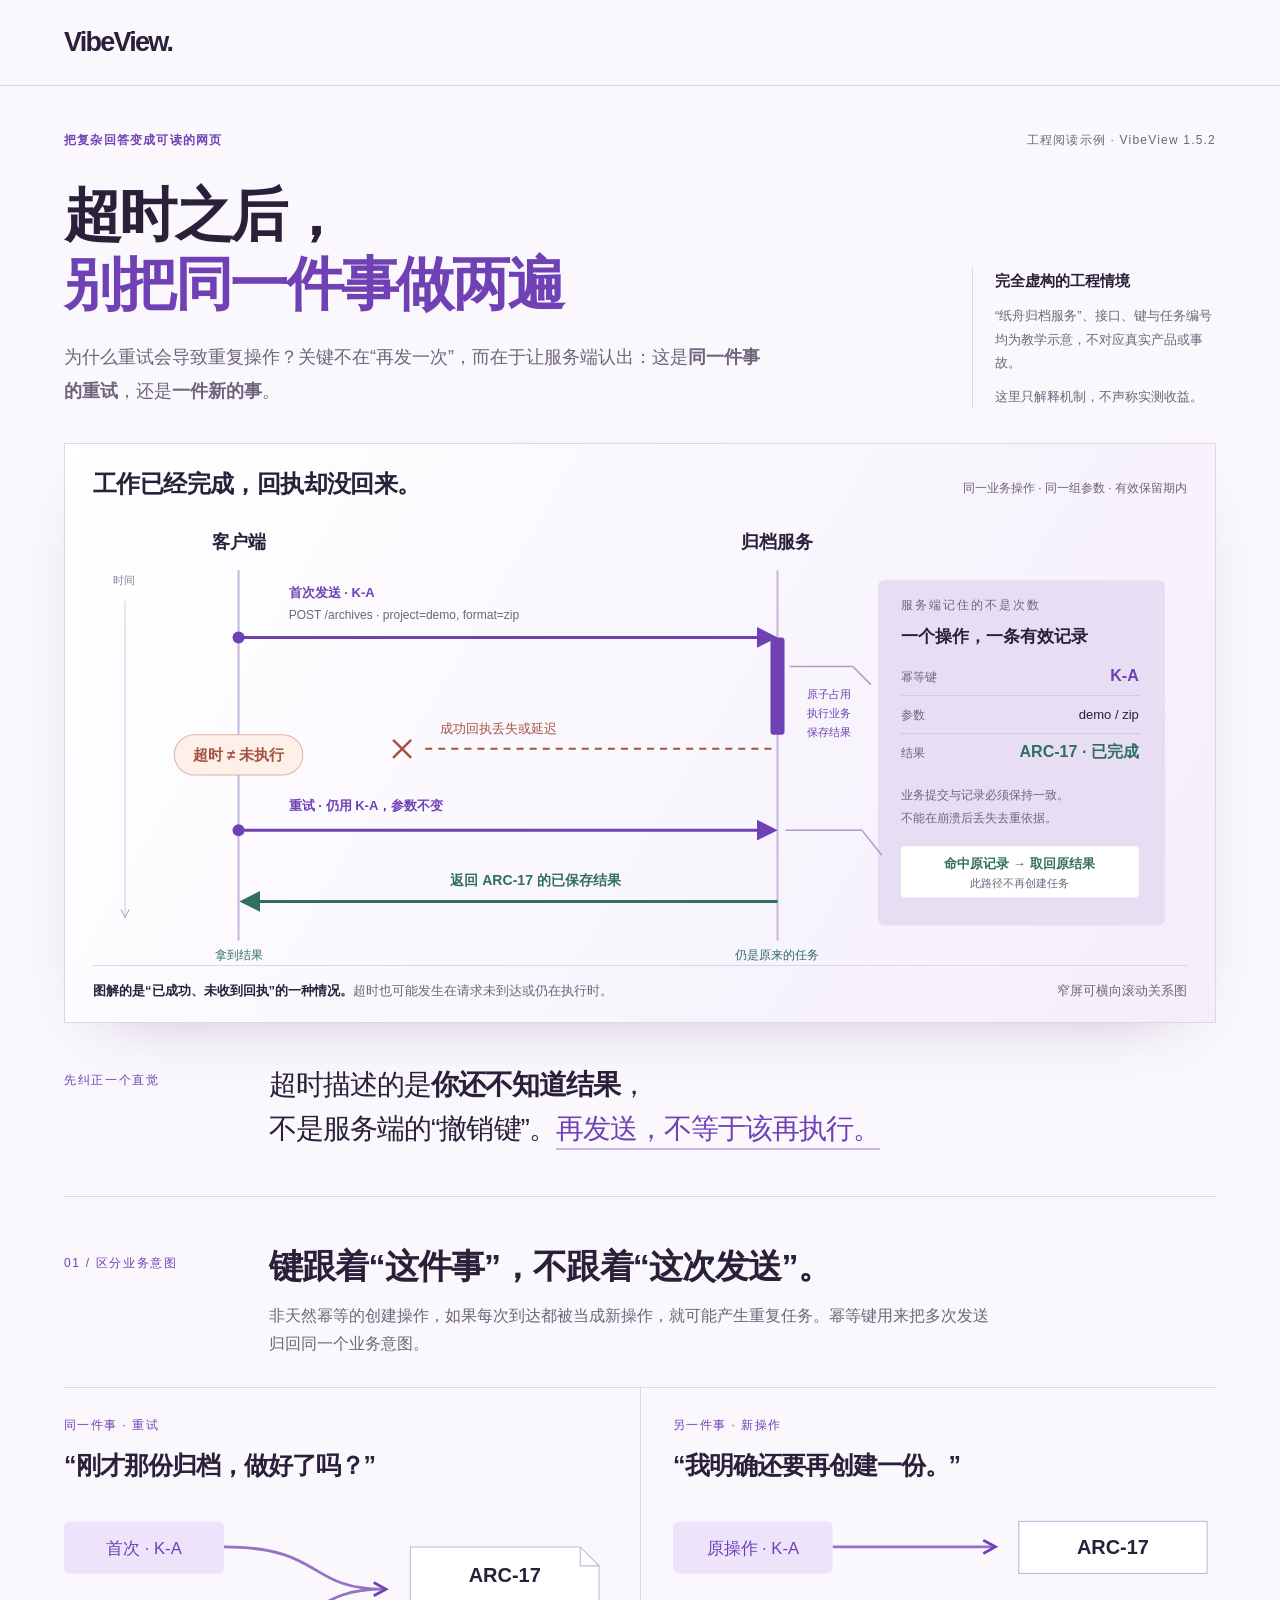
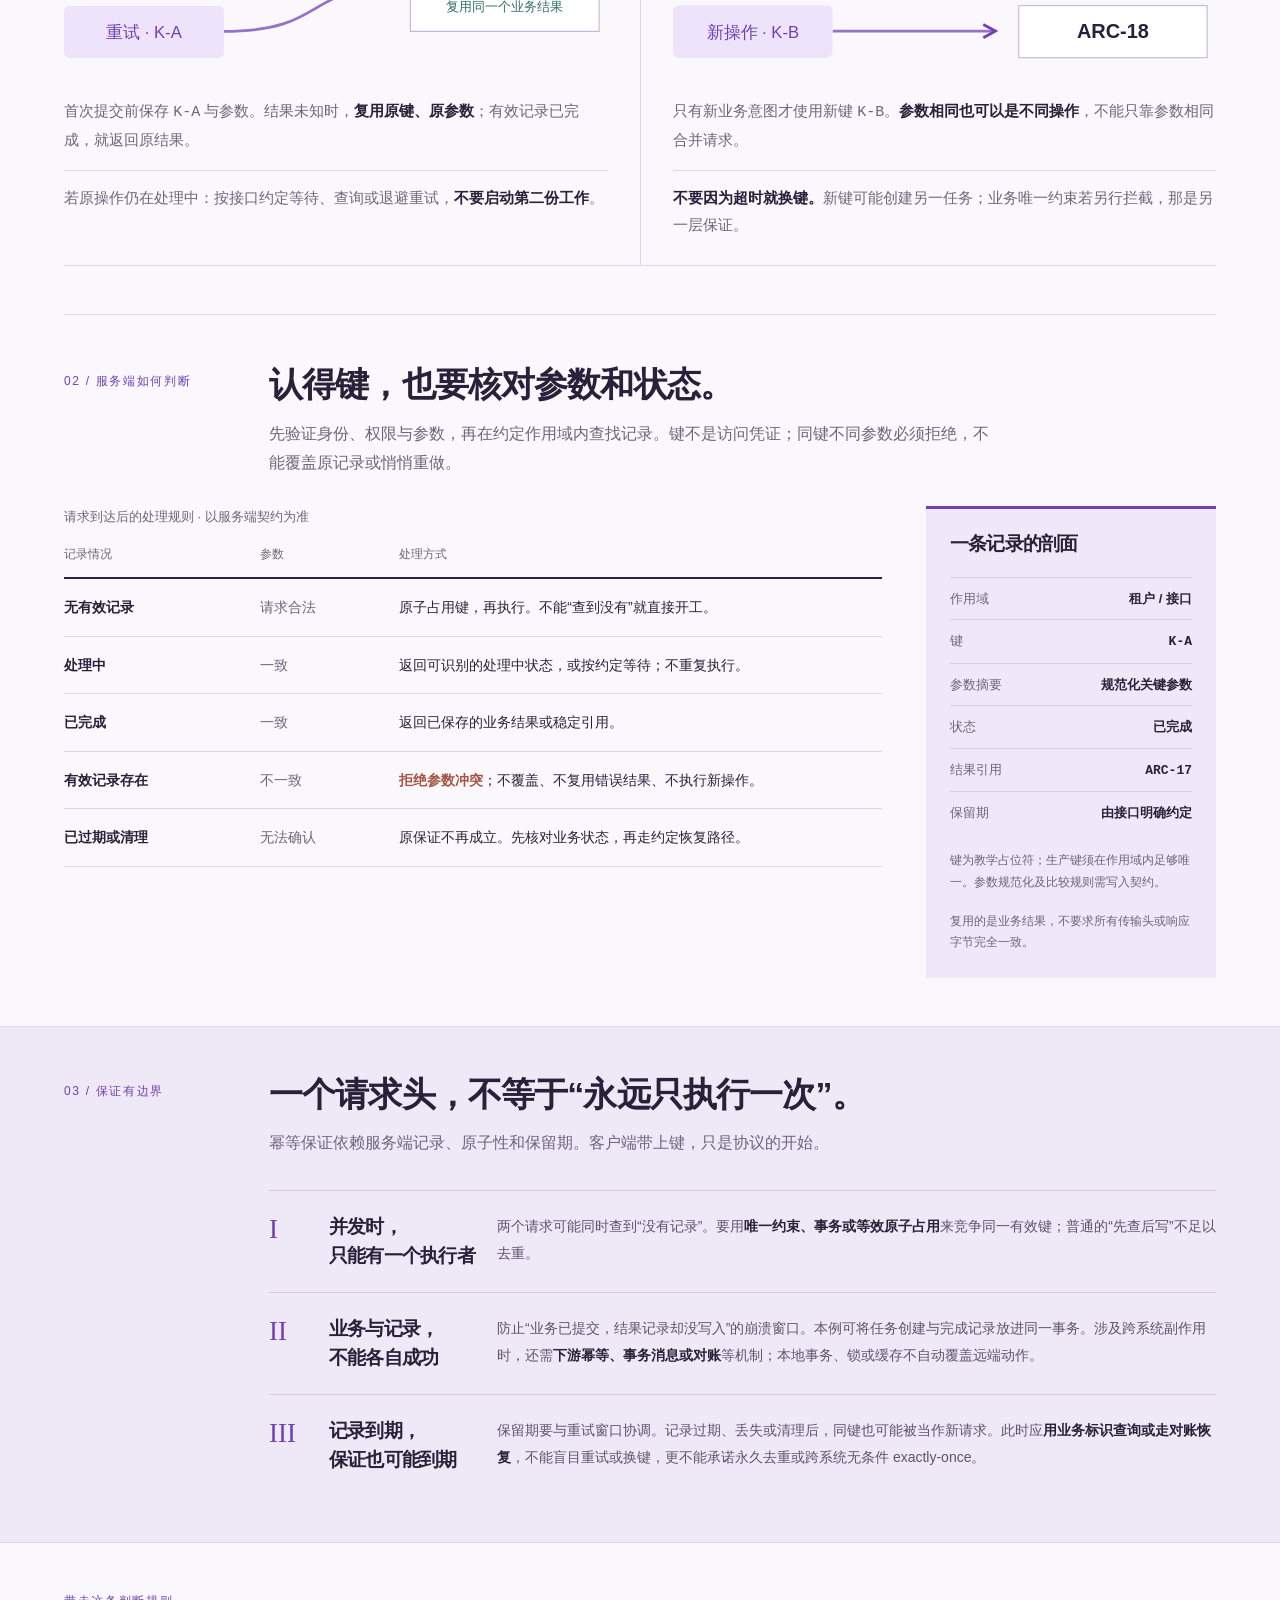
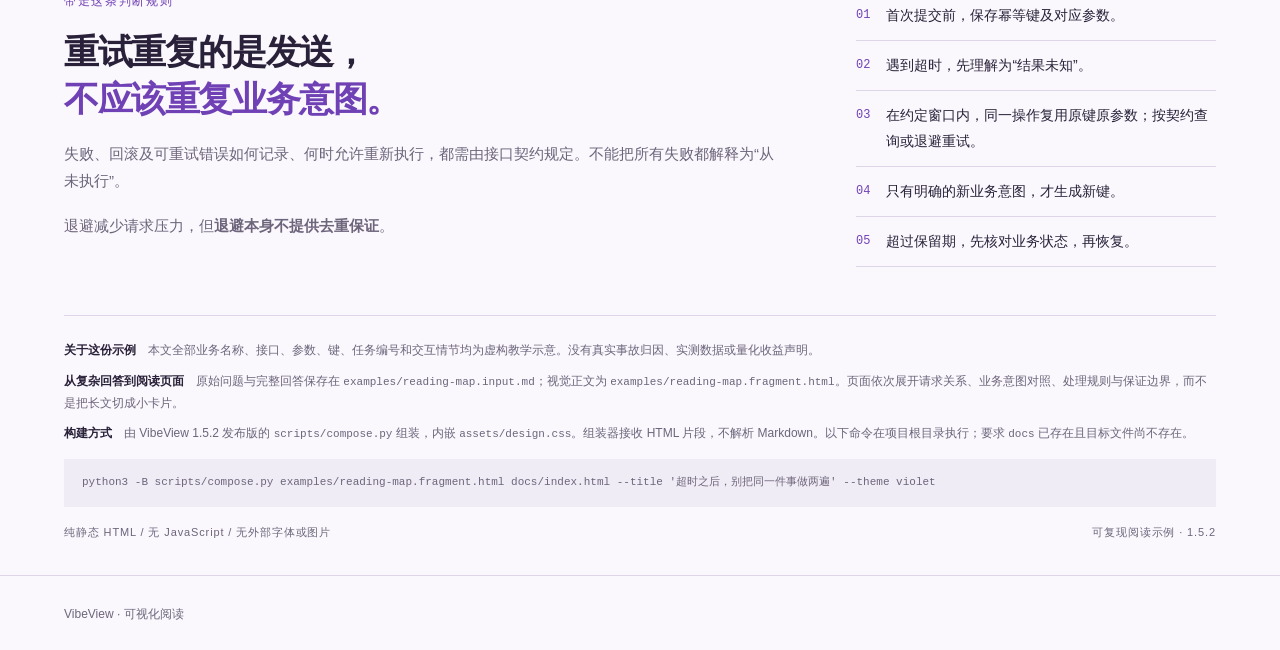
==== docs/index.html @ ffc3a081 "发布 VibeView 1.5.2：稳定版修复与可复现阅读示例" ====
<!doctype html>
<html lang="zh-CN"><head><meta charset="utf-8"><meta name="viewport" content="width=device-width,initial-scale=1"><meta name="color-scheme" content="light"><meta http-equiv="Content-Security-Policy" content="default-src 'none'; style-src 'unsafe-inline'; img-src data:; base-uri 'none'"><title>VibeView · 超时之后，别把同一件事做两遍</title><style>/* VibeView design primitives: no prescribed page or section layout. */
:root{color-scheme:light;--vv-bg:#faf9fc;--vv-ink:#272638;--vv-muted:#696779;--vv-accent:#7553b7;--vv-soft:#ede5fa;--vv-secondary:#367d73;--vv-tint:#eaf4ef;--vv-line:#ded9e9;--vv-radius:22px;--vv-shadow:0 28px 70px -30px #55406e42;--vv-gap:32px}
*{box-sizing:border-box}html{scroll-behavior:smooth;scroll-padding-top:30px}body{margin:0;background:var(--vv-bg);color:var(--vv-ink);font:17px/1.8 -apple-system,BlinkMacSystemFont,"PingFang SC","Microsoft YaHei",sans-serif;-webkit-font-smoothing:antialiased}
body[data-theme="blue"]{--vv-bg:#f8fafc;--vv-ink:#253947;--vv-muted:#657985;--vv-accent:#3475a6;--vv-soft:#e2eff7;--vv-secondary:#ac7553;--vv-tint:#f8eee4;--vv-line:#d6e3eb;--vv-shadow:0 28px 70px -30px #35658042}
body[data-theme="sage"]{--vv-bg:#fafbf7;--vv-ink:#2d3c34;--vv-muted:#67786c;--vv-accent:#48795c;--vv-soft:#e6efdf;--vv-secondary:#b37d4f;--vv-tint:#f5ebdd;--vv-line:#dce4d6;--vv-shadow:0 28px 70px -30px #48624542}
body[data-theme="amber"]{--vv-bg:#fdfaf6;--vv-ink:#403429;--vv-muted:#827365;--vv-accent:#ae6741;--vv-soft:#f7e7d8;--vv-secondary:#50799a;--vv-tint:#e9f1f7;--vv-line:#e8dbcc;--vv-shadow:0 28px 70px -30px #97653a42}
a{color:var(--vv-accent);text-underline-offset:5px}a:focus-visible,button:focus-visible{outline:3px solid var(--vv-accent);outline-offset:5px}p,h1,h2,h3,figure{margin:0}p{overflow-wrap:anywhere}h1,h2,h3{line-height:1.18;letter-spacing:-.04em}h1{font-size:clamp(44px,5.8vw,84px);font-weight:720}h2{font-size:clamp(30px,3.6vw,52px);font-weight:650}h3{font-size:23px}svg,img{max-width:100%;height:auto}button{font:inherit}code,pre{font-family:ui-monospace,SFMono-Regular,Consolas,monospace}pre{white-space:pre-wrap;overflow-wrap:anywhere}figcaption{font-size:13px;line-height:1.7;color:var(--vv-muted);margin-top:16px}
.vv-brandbar{padding:22px 0;border-bottom:1px solid var(--vv-line)}.vv-brandbar a{color:var(--vv-ink);font-size:25px;font-weight:750;letter-spacing:-.065em;text-decoration:none}.vv-wrap{width:calc(100% - 80px);max-width:1240px;margin-inline:auto}.vv-narrow{max-width:850px}.vv-section{padding-block:80px}.vv-hairline{border-top:1px solid var(--vv-line)}.vv-kicker{font-size:12px;letter-spacing:.14em;color:var(--vv-accent);margin-bottom:22px}.vv-lead{font-size:20px;line-height:1.8;color:var(--vv-muted);max-width:650px;margin-top:24px}.vv-note{font-size:13px;line-height:1.75;color:var(--vv-muted)}.vv-display{font:clamp(58px,8vw,110px)/1 Georgia,"Songti SC",serif;letter-spacing:-.05em;color:var(--vv-accent)}.vv-accent{color:var(--vv-accent)}.vv-muted{color:var(--vv-muted)}.vv-serif{font-family:Georgia,"Songti SC",serif;font-weight:400}.vv-measure{max-width:65ch}.vv-center{text-align:center}.vv-stack>*+*{margin-top:20px}
.vv-grid{display:grid;grid-template-columns:repeat(var(--cols,2),minmax(0,1fr));gap:var(--vv-gap)}.vv-split{display:grid;grid-template-columns:minmax(0,var(--left,1fr)) minmax(0,var(--right,1fr));gap:var(--vv-gap);align-items:center}.vv-grid>*,.vv-split>*{min-width:0}.vv-span{grid-column:span var(--span,2)}.vv-top{align-items:start}.vv-offset{transform:translateY(var(--offset,22px))}.vv-inset{padding:var(--pad,32px)}.vv-gap{margin-top:var(--space,32px)}
.vv-stage{position:relative;isolation:isolate;min-height:var(--height,400px);display:grid;place-items:center;padding:36px}.vv-stage>*{position:relative}.vv-stage:before{content:"";position:absolute;inset:5%;border-radius:50%;background:radial-gradient(ellipse,var(--vv-soft),transparent 70%);z-index:-1;pointer-events:none}.vv-halo{background:radial-gradient(ellipse at 80% 28%,var(--vv-soft),transparent 55%),radial-gradient(ellipse at 10% 90%,var(--vv-tint),transparent 50%)}.vv-orbit{position:absolute!important;inset:var(--inset,5%);border:1px solid var(--vv-line);border-radius:50%;transform:rotate(var(--angle,-24deg));pointer-events:none;z-index:-1}.vv-sheet{background:#fff;border:1px solid var(--vv-line);border-radius:var(--vv-radius);box-shadow:var(--vv-shadow);padding:var(--pad,28px)}.vv-glass{background:#ffffffd9;border:1px solid #ffffff;border-radius:var(--vv-radius);box-shadow:var(--vv-shadow)}.vv-tilt{transform:rotate(var(--angle,-4deg))}.vv-caption-card{padding:14px 20px;border:1px solid var(--vv-line);border-radius:12px;background:var(--vv-tint);font-size:14px;box-shadow:0 10px 24px -16px #24313c60}.vv-sticker{position:absolute!important;right:var(--right,0);bottom:var(--bottom,5%);max-width:75%;z-index:2;transform:rotate(var(--angle,4deg))}.vv-dotgrid{background-image:radial-gradient(var(--vv-line) 1px,transparent 1px);background-size:20px 20px}.vv-windowbar{display:flex;align-items:center;gap:5px;padding:12px 18px;border-bottom:1px solid var(--vv-line);font-size:10px;color:var(--vv-muted)}.vv-windowbar i{width:5px;height:5px;border-radius:50%;background:var(--vv-line)}.vv-windowbar span{margin-left:auto}.vv-orb{width:var(--size,65px);height:var(--size,65px);border-radius:50%;background:radial-gradient(circle at 30% 25%,white,var(--vv-soft) 35%,var(--vv-accent));box-shadow:0 15px 30px -12px var(--vv-accent)}
.vv-band{padding-block:35px;background:var(--vv-soft)}.vv-callout{border-left:3px solid var(--vv-accent);padding:20px 26px;background:var(--vv-soft)}.vv-chip{display:inline-block;border-radius:25px;padding:5px 13px;border:1px solid var(--vv-line);font-size:12px;background:#fff9}.vv-proof{padding-top:20px;border-top:1px solid var(--vv-line)}.vv-proof p{color:var(--vv-muted);font-size:15px;margin-top:12px}.vv-track{height:var(--height,20px);display:flex;border-radius:6px;overflow:clip;background:var(--vv-soft)}.vv-segment{flex:var(--value,1);min-width:0;background:var(--color,var(--vv-accent))}.vv-legend{display:flex;flex-wrap:wrap;gap:12px 24px;font-size:13px;color:var(--vv-muted);margin-top:15px}.vv-donut{width:var(--size,230px);aspect-ratio:1;border-radius:50%;background:conic-gradient(var(--vv-accent) 0 var(--portion,50%),var(--vv-soft) var(--portion,50%) 100%);display:grid;place-items:center}.vv-donut-core{width:75%;height:75%;border-radius:50%;display:grid;place-content:center;text-align:center;background:var(--vv-bg)}.vv-timeline{border-left:1px solid var(--vv-line);padding-left:30px}.vv-timeline>article{position:relative;padding:0 0 30px}.vv-timeline>article:before{content:"";position:absolute;left:-35px;top:9px;width:9px;height:9px;border-radius:50%;background:var(--vv-accent)}.vv-route{display:grid;grid-template-columns:repeat(var(--cols,3),minmax(0,1fr));gap:25px}.vv-route>*{border-top:1px solid var(--vv-line);padding-top:20px;min-width:0}.vv-source{font-size:12px;color:var(--vv-muted);overflow-wrap:anywhere;margin-top:20px}.vv-footer{padding-block:28px;border-top:1px solid var(--vv-line);font-size:12px;color:var(--vv-muted)}.vv-lift{transition:transform .22s ease,box-shadow .22s ease}.vv-lift:hover{transform:translateY(-3px)}
@media(prefers-reduced-motion:reduce){html{scroll-behavior:auto}.vv-lift{transition:none}.vv-lift:hover{transform:none}}@media print{body{background:white}.vv-wrap{width:100%}.vv-section{padding-block:28px}.vv-tilt,.vv-offset,.vv-sticker{transform:none}.vv-sheet,.vv-glass{box-shadow:none}.vv-sticker{position:static!important;max-width:none}.vv-stage{min-height:0}.vv-orbit{border:0}}
</style></head><body data-theme="violet"><header class="vv-brandbar"><div class="vv-wrap"><a data-vibe-brand href="#main">VibeView.</a></div></header><main id="main"><style>
:root{--vv-bg:#faf8fd;--vv-ink:#292139;--vv-muted:#6d657b;--vv-accent:#7041b5;--vv-soft:#eee5fa;--vv-line:#ded5e9;--rm-green:#326f62;--rm-rust:#a45441}
.vv-wrap{max-width:1152px;width:calc(100% - 112px)}
.vv-brandbar{padding:18px 0}.vv-brandbar a{font-size:27px}
.rm-intro{padding:44px 0 35px}.rm-eyebrow{display:flex;justify-content:space-between;gap:16px;flex-wrap:wrap;font-size:12px;letter-spacing:.1em;color:var(--vv-muted);margin-bottom:30px}.rm-eyebrow strong{color:var(--vv-accent);font-weight:600}
.rm-hero{display:grid;grid-template-columns:minmax(0,1fr) 244px;gap:48px;align-items:end}.rm-hero h1{font-size:clamp(42px,4.5vw,62px);line-height:1.2;letter-spacing:-.045em}.rm-hero h1 span{color:var(--vv-accent)}.rm-deck{font-size:18px;max-width:710px;margin-top:22px;line-height:1.85;color:var(--vv-muted)}.rm-margin{border-left:1px solid var(--vv-line);padding-left:22px;font-size:13px;color:var(--vv-muted)}.rm-margin strong{display:block;font-size:15px;color:var(--vv-ink);margin-bottom:10px}.rm-margin p+p{margin-top:10px}
.rm-figure{border:1px solid var(--vv-line);background:linear-gradient(120deg,#fff 0%,#f4eefb 100%);padding:26px 28px 20px;box-shadow:0 24px 65px -45px #5c377980}.rm-figure-top{display:flex;align-items:baseline;justify-content:space-between;gap:20px}.rm-figure-top h2{font-size:24px;letter-spacing:-.025em}.rm-figure-top p{font-size:12px;color:var(--vv-muted)}.rm-diagram-scroll{overflow-x:auto;margin-top:14px}.rm-diagram{display:block;width:100%;min-width:740px;font-family:-apple-system,BlinkMacSystemFont,"PingFang SC","Microsoft YaHei",sans-serif}.rm-figure figcaption{border-top:1px solid var(--vv-line);padding-top:14px;margin-top:0;display:flex;gap:24px;justify-content:space-between}.rm-figure figcaption strong{color:var(--vv-ink)}
.rm-thesis{display:grid;grid-template-columns:170px 1fr;gap:35px;padding:40px 0 46px;align-items:start}.rm-thesis .vv-kicker{margin:7px 0 0}.rm-thesis p{font-size:28px;line-height:1.55;letter-spacing:-.035em}.rm-thesis em{font-style:normal;color:var(--vv-accent);border-bottom:2px solid #c9b5e7;padding-bottom:4px}
.rm-section{padding:48px 0;border-top:1px solid var(--vv-line)}.rm-heading{display:grid;grid-template-columns:170px 1fr;gap:35px;margin-bottom:28px}.rm-heading .vv-kicker{margin:8px 0 0}.rm-heading h2{font-size:34px;line-height:1.28;letter-spacing:-.025em}.rm-heading p{font-size:16px;color:var(--vv-muted);margin-top:13px;max-width:730px}
.rm-compare{display:grid;grid-template-columns:1fr 1fr;border-top:1px solid var(--vv-line);border-bottom:1px solid var(--vv-line)}.rm-case{padding:27px 32px 27px 0}.rm-case+.rm-case{padding-left:32px;padding-right:0;border-left:1px solid var(--vv-line)}.rm-case-label{font-size:12px;letter-spacing:.12em;color:var(--vv-accent);margin-bottom:12px}.rm-case h3{font-size:25px;line-height:1.3}.rm-case>p{font-size:15px;color:var(--vv-muted);margin-top:17px}.rm-case strong{color:var(--vv-ink)}.rm-mini{display:block;width:100%;margin-top:16px}.rm-case-note{border-top:1px solid var(--vv-line);padding-top:13px;min-height:68px}.rm-caution{color:var(--rm-rust)}
.rm-contract{display:grid;grid-template-columns:minmax(0,1fr) 290px;gap:44px;align-items:start}.rm-table{width:100%;border-collapse:collapse;font-size:14px;line-height:1.75}.rm-table th{text-align:left;color:var(--vv-muted);font-size:12px;font-weight:500;padding:0 12px 12px 0;border-bottom:2px solid var(--vv-ink)}.rm-table td{vertical-align:top;padding:16px 12px 16px 0;border-bottom:1px solid var(--vv-line)}.rm-table td:first-child{width:24%;font-weight:600}.rm-table td:nth-child(2){width:17%;color:var(--vv-muted)}.rm-record{padding:24px;background:#f0e8f8;border-top:3px solid var(--vv-accent)}.rm-record h3{font-size:19px}.rm-record dl{font-size:13px;margin:22px 0 0}.rm-record dl>div{display:flex;justify-content:space-between;gap:12px;border-top:1px solid #dacde8;padding:9px 0}.rm-record dt{color:var(--vv-muted)}.rm-record dd{margin:0;text-align:right;font-weight:600}.rm-record p{margin-top:17px;font-size:12px;color:var(--vv-muted)}
.rm-boundaries{background:#efe8f7;border-block:1px solid var(--vv-line);padding:46px 0}.rm-boundaries .rm-heading{margin-bottom:32px}.rm-boundary-list{margin-left:205px}.rm-boundary{display:grid;grid-template-columns:42px 150px 1fr;gap:18px;padding:22px 0;border-top:1px solid #d7c9e6}.rm-boundary .rm-number{font:27px/1.25 Georgia,serif;color:var(--vv-accent)}.rm-boundary h3{font-size:19px;line-height:1.5}.rm-boundary p{font-size:14px;color:#5e546c;line-height:1.9}.rm-boundary strong{color:var(--vv-ink)}
.rm-ending{display:grid;grid-template-columns:minmax(0,1fr) 360px;gap:70px;padding:48px 0}.rm-ending h2{font-size:35px;line-height:1.35}.rm-ending .vv-kicker{margin-bottom:15px}.rm-ending p{margin-top:18px;color:var(--vv-muted);font-size:15px}.rm-checklist{margin:0;padding:0;list-style:none;counter-reset:steps}.rm-checklist li{counter-increment:steps;display:flex;gap:16px;padding:12px 0;border-bottom:1px solid var(--vv-line);font-size:14px}.rm-checklist li:before{content:counter(steps,decimal-leading-zero);color:var(--vv-accent);font-family:ui-monospace,monospace;font-size:12px;padding-top:2px}
.rm-source{border-top:1px solid var(--vv-line);padding:24px 0 32px;font-size:12px;color:var(--vv-muted)}.rm-source p+p{margin-top:9px}.rm-source strong{color:var(--vv-ink)}.rm-source code{font-size:11px;overflow-wrap:anywhere}.rm-source pre{padding:14px 18px;background:#f0ecf5;font-size:11px;line-height:1.8;margin:14px 0 0}.rm-footerline{display:flex;justify-content:space-between;gap:20px;margin-top:16px;font-size:11px;letter-spacing:.08em}
@media(max-width:800px){.vv-wrap{width:calc(100% - 40px)}.rm-intro{padding-top:28px}.rm-hero{grid-template-columns:1fr;gap:24px}.rm-hero h1{font-size:clamp(35px,6.8vw,52px)}.rm-margin{max-width:520px}.rm-figure{padding:20px 16px 16px}.rm-figure-top,.rm-figure figcaption{display:block}.rm-figure-top p{margin-top:9px}.rm-figure figcaption span{display:block;margin-top:6px}.rm-thesis,.rm-heading{grid-template-columns:1fr;gap:12px}.rm-thesis{padding:30px 0}.rm-thesis p{font-size:24px}.rm-heading h2{font-size:29px}.rm-compare,.rm-contract,.rm-ending{grid-template-columns:1fr;gap:24px}.rm-case{padding:24px 0}.rm-case+.rm-case{padding:24px 0;border-left:0;border-top:1px solid var(--vv-line)}.rm-boundary-list{margin-left:0}.rm-boundary{grid-template-columns:30px 1fr;gap:10px 14px}.rm-boundary p{grid-column:2}.rm-section{padding:34px 0}.rm-ending{padding:35px 0}.rm-ending h2{font-size:30px}.rm-table{font-size:13px}.rm-table td{padding-right:8px}.rm-footerline{flex-wrap:wrap}}
@media print{.rm-diagram{min-width:0}.rm-diagram-scroll{overflow:visible}.rm-figure{box-shadow:none}.rm-boundaries{break-inside:avoid}}
</style>
<div class="vv-wrap">
<section class="rm-intro" aria-labelledby="reading-title">
  <div class="rm-eyebrow"><strong>把复杂回答变成可读的网页</strong><span>工程阅读示例 · VibeView 1.5.2</span></div>
  <div class="rm-hero">
    <div><h1 id="reading-title">超时之后，<br><span>别把同一件事做两遍</span></h1><p class="rm-deck">为什么重试会导致重复操作？关键不在“再发一次”，而在于让服务端认出：这是<strong>同一件事的重试</strong>，还是<strong>一件新的事</strong>。</p></div>
    <aside class="rm-margin"><strong>完全虚构的工程情境</strong><p>“纸舟归档服务”、接口、键与任务编号均为教学示意，不对应真实产品或事故。</p><p>这里只解释机制，不声称实测收益。</p></aside>
  </div>
</section>
<figure class="rm-figure" aria-labelledby="sequence-title">
  <div class="rm-figure-top"><h2 id="sequence-title">工作已经完成，回执却没回来。</h2><p>同一业务操作 · 同一组参数 · 有效保留期内</p></div>
  <div class="rm-diagram-scroll">
  <svg class="rm-diagram" viewBox="0 0 1090 450" xmlns="http://www.w3.org/2000/svg" role="img" aria-labelledby="flow-title flow-desc">
    <title id="flow-title">客户端超时后以同一个幂等键重试，取得原任务结果</title>
    <desc id="flow-desc">时间向下。客户端以 K-A 发起归档，服务端原子占用键并成功创建 ARC-17，保存结果。首次成功回执丢失或延迟，客户端超时。客户端复用 K-A 和相同参数重试，命中有效记录，拿到 ARC-17 的原结果，不创建新任务。此图假设服务端记录与业务提交保持一致。</desc>
    <defs>
      <marker id="arrow-violet" viewBox="0 0 10 10" refX="8" refY="5" markerWidth="7" markerHeight="7" orient="auto-start-reverse"><path d="M 0 0 L 10 5 L 0 10 Z" fill="#7041b5"></path></marker>
      <marker id="arrow-green" viewBox="0 0 10 10" refX="8" refY="5" markerWidth="7" markerHeight="7" orient="auto-start-reverse"><path d="M 0 0 L 10 5 L 0 10 Z" fill="#326f62"></path></marker>
    </defs>
    <rect x="782" y="66" width="286" height="344" rx="6" fill="#e8def3"></rect>
    <text x="145" y="34" text-anchor="middle" font-size="18" font-weight="650" fill="#292139">客户端</text>
    <text x="682" y="34" text-anchor="middle" font-size="18" font-weight="650" fill="#292139">归档服务</text>
    <text x="805" y="95" font-size="12" fill="#6d657b" letter-spacing="2">服务端记住的不是次数</text>
    <line x1="145" y1="56" x2="145" y2="425" stroke="#c7b6dc" stroke-width="2"></line>
    <line x1="682" y1="56" x2="682" y2="425" stroke="#c7b6dc" stroke-width="2"></line>
    <line x1="32" y1="87" x2="32" y2="400" stroke="#d4c9e1"></line><path d="M28 394 L32 402 L36 394" fill="none" stroke="#aaa0b9"></path>
    <text x="20" y="70" font-size="11" fill="#8a7f98">时间</text>
    <text x="195" y="83" font-size="13" fill="#7041b5" font-weight="600">首次发送 · K-A</text><text x="195" y="105" font-size="12" fill="#6d657b">POST /archives · project=demo, format=zip</text>
    <line x1="145" y1="123" x2="678" y2="123" stroke="#7041b5" stroke-width="3" marker-end="url(#arrow-violet)"></line><circle cx="145" cy="123" r="6" fill="#7041b5"></circle>
    <rect x="675" y="123" width="14" height="97" rx="3" fill="#7041b5"></rect><path d="M694 152 L757 152 L775 170" fill="none" stroke="#b29aca" stroke-width="1.5"></path>
    <text x="805" y="128" font-size="17" font-weight="600" fill="#292139">一个操作，一条有效记录</text>
    <text x="805" y="166" font-size="12" fill="#6d657b">幂等键</text><text x="1042" y="166" text-anchor="end" font-size="16" font-weight="650" fill="#7041b5">K-A</text><line x1="805" y1="181" x2="1043" y2="181" stroke="#d2c1e3"></line>
    <text x="805" y="204" font-size="12" fill="#6d657b">参数</text><text x="1042" y="204" text-anchor="end" font-size="13" fill="#292139">demo / zip</text><line x1="805" y1="219" x2="1043" y2="219" stroke="#d2c1e3"></line>
    <text x="805" y="242" font-size="12" fill="#6d657b">结果</text><text x="1042" y="242" text-anchor="end" font-size="16" font-weight="650" fill="#326f62">ARC-17 · 已完成</text>
    <text x="715" y="183" font-size="11" fill="#7041b5" text-anchor="middle"><tspan x="733" dy="0">原子占用</tspan><tspan x="733" dy="19">执行业务</tspan><tspan x="733" dy="19">保存结果</tspan></text>
    <line x1="676" y1="234" x2="330" y2="234" stroke="#a45441" stroke-width="2" stroke-dasharray="7 6"></line><path d="M299 225 L317 243 M317 225 L299 243" stroke="#a45441" stroke-width="2.5"></path>
    <text x="346" y="218" font-size="13" fill="#a45441">成功回执丢失或延迟</text>
    <rect x="81" y="220" width="128" height="40" rx="20" fill="#fcf0e9" stroke="#dbb4a7"></rect><text x="145" y="245" text-anchor="middle" font-size="15" font-weight="600" fill="#a45441">超时 ≠ 未执行</text>
    <text x="805" y="284" font-size="12" fill="#6d657b">业务提交与记录必须保持一致。</text><text x="805" y="307" font-size="12" fill="#6d657b">不能在崩溃后丢失去重依据。</text>
    <text x="195" y="295" font-size="13" font-weight="600" fill="#7041b5">重试 · 仍用 K-A，参数不变</text>
    <line x1="145" y1="315" x2="678" y2="315" stroke="#7041b5" stroke-width="3" marker-end="url(#arrow-violet)"></line><circle cx="145" cy="315" r="6" fill="#7041b5"></circle>
    <path d="M690 315 L766 315 L786 340" fill="none" stroke="#b29aca" stroke-width="1.5"></path>
    <rect x="805" y="331" width="237" height="51" rx="4" fill="#fff"></rect><text x="923" y="353" text-anchor="middle" font-size="13" font-weight="600" fill="#326f62">命中原记录 → 取回原结果</text><text x="923" y="372" text-anchor="middle" font-size="11" fill="#6d657b">此路径不再创建任务</text>
    <line x1="682" y1="386" x2="150" y2="386" stroke="#326f62" stroke-width="3" marker-end="url(#arrow-green)"></line><text x="356" y="370" font-size="14" fill="#326f62" font-weight="600">返回 ARC-17 的已保存结果</text>
    <text x="145" y="443" text-anchor="middle" font-size="12" fill="#326f62">拿到结果</text><text x="682" y="443" text-anchor="middle" font-size="12" fill="#326f62">仍是原来的任务</text>
  </svg>
  </div>
  <figcaption><span><strong>图解的是“已成功、未收到回执”的一种情况。</strong>超时也可能发生在请求未到达或仍在执行时。</span><span>窄屏可横向滚动关系图</span></figcaption>
</figure>
<div class="rm-thesis"><span class="vv-kicker">先纠正一个直觉</span><p>超时描述的是<strong>你还不知道结果</strong>，<br>不是服务端的“撤销键”。<em>再发送，不等于该再执行。</em></p></div>
<section class="rm-section" aria-labelledby="identity-title">
  <div class="rm-heading"><span class="vv-kicker">01 / 区分业务意图</span><div><h2 id="identity-title">键跟着“这件事”，不跟着“这次发送”。</h2><p>非天然幂等的创建操作，如果每次到达都被当成新操作，就可能产生重复任务。幂等键用来把多次发送归回同一个业务意图。</p></div></div>
  <div class="rm-compare">
    <article class="rm-case"><div class="rm-case-label">同一件事 · 重试</div><h3>“刚才那份归档，做好了吗？”</h3>
      <svg class="rm-mini" viewBox="0 0 490 165" xmlns="http://www.w3.org/2000/svg" role="img" aria-label="首次 K-A 与重试 K-A 汇入同一个任务 ARC-17">
        <path d="M144 45 C235 45 218 83 288 83 M144 121 C235 121 218 83 288 83" fill="none" stroke="#9671c5" stroke-width="2.5"></path><path d="M279 77 L290 83 L279 89" fill="none" stroke="#7041b5" stroke-width="2.5"></path>
        <rect x="0" y="22" width="144" height="47" rx="5" fill="#ede3fa"></rect><rect x="0" y="98" width="144" height="47" rx="5" fill="#ede3fa"></rect><text x="72" y="51" text-anchor="middle" font-size="15" fill="#7041b5">首次 · K-A</text><text x="72" y="127" text-anchor="middle" font-size="15" fill="#7041b5">重试 · K-A</text>
        <path d="M312 45 L465 45 L482 62 L482 121 L312 121 Z" fill="#fff" stroke="#c6b6db"></path><path d="M465 45 L465 62 L482 62" fill="none" stroke="#c6b6db"></path><text x="397" y="77" text-anchor="middle" font-size="18" font-weight="600" fill="#292139">ARC-17</text><text x="397" y="103" text-anchor="middle" font-size="12" fill="#326f62">复用同一个业务结果</text>
      </svg>
      <p>首次提交前保存 <code>K-A</code> 与参数。结果未知时，<strong>复用原键、原参数</strong>；有效记录已完成，就返回原结果。</p><p class="rm-case-note">若原操作仍在处理中：按接口约定等待、查询或退避重试，<strong>不要启动第二份工作</strong>。</p>
    </article>
    <article class="rm-case"><div class="rm-case-label">另一件事 · 新操作</div><h3>“我明确还要再创建一份。”</h3>
      <svg class="rm-mini" viewBox="0 0 490 165" xmlns="http://www.w3.org/2000/svg" role="img" aria-label="K-A 对应 ARC-17，新键 K-B 对应另一任务 ARC-18">
        <path d="M144 45 L290 45 M144 121 L290 121" fill="none" stroke="#9671c5" stroke-width="2.5"></path><path d="M280 39 L291 45 L280 51 M280 115 L291 121 L280 127" fill="none" stroke="#7041b5" stroke-width="2.5"></path>
        <rect x="0" y="22" width="144" height="47" rx="5" fill="#ede3fa"></rect><rect x="0" y="98" width="144" height="47" rx="5" fill="#ede3fa"></rect><text x="72" y="51" text-anchor="middle" font-size="15" fill="#7041b5">原操作 · K-A</text><text x="72" y="127" text-anchor="middle" font-size="15" fill="#7041b5">新操作 · K-B</text>
        <rect x="312" y="22" width="170" height="47" fill="#fff" stroke="#c6b6db"></rect><rect x="312" y="98" width="170" height="47" fill="#fff" stroke="#c6b6db"></rect><text x="397" y="51" text-anchor="middle" font-size="18" font-weight="600" fill="#292139">ARC-17</text><text x="397" y="127" text-anchor="middle" font-size="18" font-weight="600" fill="#292139">ARC-18</text>
      </svg>
      <p>只有新业务意图才使用新键 <code>K-B</code>。<strong>参数相同也可以是不同操作</strong>，不能只靠参数相同合并请求。</p><p class="rm-case-note"><strong class="rm-caution">不要因为超时就换键。</strong>新键可能创建另一任务；业务唯一约束若另行拦截，那是另一层保证。</p>
    </article>
  </div>
</section>
<section class="rm-section" aria-labelledby="contract-title">
  <div class="rm-heading"><span class="vv-kicker">02 / 服务端如何判断</span><div><h2 id="contract-title">认得键，也要核对参数和状态。</h2><p>先验证身份、权限与参数，再在约定作用域内查找记录。键不是访问凭证；同键不同参数必须拒绝，不能覆盖原记录或悄悄重做。</p></div></div>
  <div class="rm-contract">
    <table class="rm-table"><caption class="vv-note" style="text-align:left;margin-bottom:16px">请求到达后的处理规则 · 以服务端契约为准</caption><thead><tr><th scope="col">记录情况</th><th scope="col">参数</th><th scope="col">处理方式</th></tr></thead><tbody>
      <tr><td>无有效记录</td><td>请求合法</td><td>原子占用键，再执行。不能“查到没有”就直接开工。</td></tr>
      <tr><td>处理中</td><td>一致</td><td>返回可识别的处理中状态，或按约定等待；不重复执行。</td></tr>
      <tr><td>已完成</td><td>一致</td><td>返回已保存的业务结果或稳定引用。</td></tr>
      <tr><td>有效记录存在</td><td>不一致</td><td><strong class="rm-caution">拒绝参数冲突</strong>；不覆盖、不复用错误结果、不执行新操作。</td></tr>
      <tr><td>已过期或清理</td><td>无法确认</td><td>原保证不再成立。先核对业务状态，再走约定恢复路径。</td></tr>
    </tbody></table>
    <aside class="rm-record"><h3>一条记录的剖面</h3><dl><div><dt>作用域</dt><dd>租户 / 接口</dd></div><div><dt>键</dt><dd><code>K-A</code></dd></div><div><dt>参数摘要</dt><dd>规范化关键参数</dd></div><div><dt>状态</dt><dd>已完成</dd></div><div><dt>结果引用</dt><dd><code>ARC-17</code></dd></div><div><dt>保留期</dt><dd>由接口明确约定</dd></div></dl><p>键为教学占位符；生产键须在作用域内足够唯一。参数规范化及比较规则需写入契约。</p><p>复用的是业务结果，不要求所有传输头或响应字节完全一致。</p></aside>
  </div>
</section>
</div>
<section class="rm-boundaries" aria-labelledby="boundary-title"><div class="vv-wrap">
  <div class="rm-heading"><span class="vv-kicker">03 / 保证有边界</span><div><h2 id="boundary-title">一个请求头，不等于“永远只执行一次”。</h2><p>幂等保证依赖服务端记录、原子性和保留期。客户端带上键，只是协议的开始。</p></div></div>
  <div class="rm-boundary-list">
    <article class="rm-boundary"><span class="rm-number">I</span><h3>并发时，<br>只能有一个执行者</h3><p>两个请求可能同时查到“没有记录”。要用<strong>唯一约束、事务或等效原子占用</strong>来竞争同一有效键；普通的“先查后写”不足以去重。</p></article>
    <article class="rm-boundary"><span class="rm-number">II</span><h3>业务与记录，<br>不能各自成功</h3><p>防止“业务已提交，结果记录却没写入”的崩溃窗口。本例可将任务创建与完成记录放进同一事务。涉及跨系统副作用时，还需<strong>下游幂等、事务消息或对账</strong>等机制；本地事务、锁或缓存不自动覆盖远端动作。</p></article>
    <article class="rm-boundary"><span class="rm-number">III</span><h3>记录到期，<br>保证也可能到期</h3><p>保留期要与重试窗口协调。记录过期、丢失或清理后，同键也可能被当作新请求。此时应<strong>用业务标识查询或走对账恢复</strong>，不能盲目重试或换键，更不能承诺永久去重或跨系统无条件 exactly-once。</p></article>
  </div>
</div></section>
<div class="vv-wrap">
<section class="rm-ending" aria-labelledby="takeaway-title">
  <div><div class="vv-kicker">带走这条判断规则</div><h2 id="takeaway-title">重试重复的是发送，<br><span class="vv-accent">不应该重复业务意图。</span></h2><p>失败、回滚及可重试错误如何记录、何时允许重新执行，都需由接口契约规定。不能把所有失败都解释为“从未执行”。</p><p>退避减少请求压力，但<strong>退避本身不提供去重保证</strong>。</p></div>
  <ol class="rm-checklist"><li><span>首次提交前，保存幂等键及对应参数。</span></li><li><span>遇到超时，先理解为“结果未知”。</span></li><li><span>在约定窗口内，同一操作复用原键原参数；按契约查询或退避重试。</span></li><li><span>只有明确的新业务意图，才生成新键。</span></li><li><span>超过保留期，先核对业务状态，再恢复。</span></li></ol>
</section>
<section class="rm-source" aria-label="示例来源与复现说明">
  <p><strong>关于这份示例</strong>　本文全部业务名称、接口、参数、键、任务编号和交互情节均为虚构教学示意。没有真实事故归因、实测数据或量化收益声明。</p>
  <p><strong>从复杂回答到阅读页面</strong>　原始问题与完整回答保存在 <code>examples/reading-map.input.md</code>；视觉正文为 <code>examples/reading-map.fragment.html</code>。页面依次展开请求关系、业务意图对照、处理规则与保证边界，而不是把长文切成小卡片。</p>
  <p><strong>构建方式</strong>　由 VibeView 1.5.2 发布版的 <code>scripts/compose.py</code> 组装，内嵌 <code>assets/design.css</code>。组装器接收 HTML 片段，不解析 Markdown。以下命令在项目根目录执行；要求 <code>docs</code> 已存在且目标文件尚不存在。</p>
  <pre><code>python3 -B scripts/compose.py examples/reading-map.fragment.html docs/index.html --title '超时之后，别把同一件事做两遍' --theme violet</code></pre>
  <div class="rm-footerline"><span>纯静态 HTML / 无 JavaScript / 无外部字体或图片</span><span>可复现阅读示例 · 1.5.2</span></div>
</section>
</div>
</main><footer class="vv-footer"><div class="vv-wrap">VibeView · 可视化阅读</div></footer></body></html>
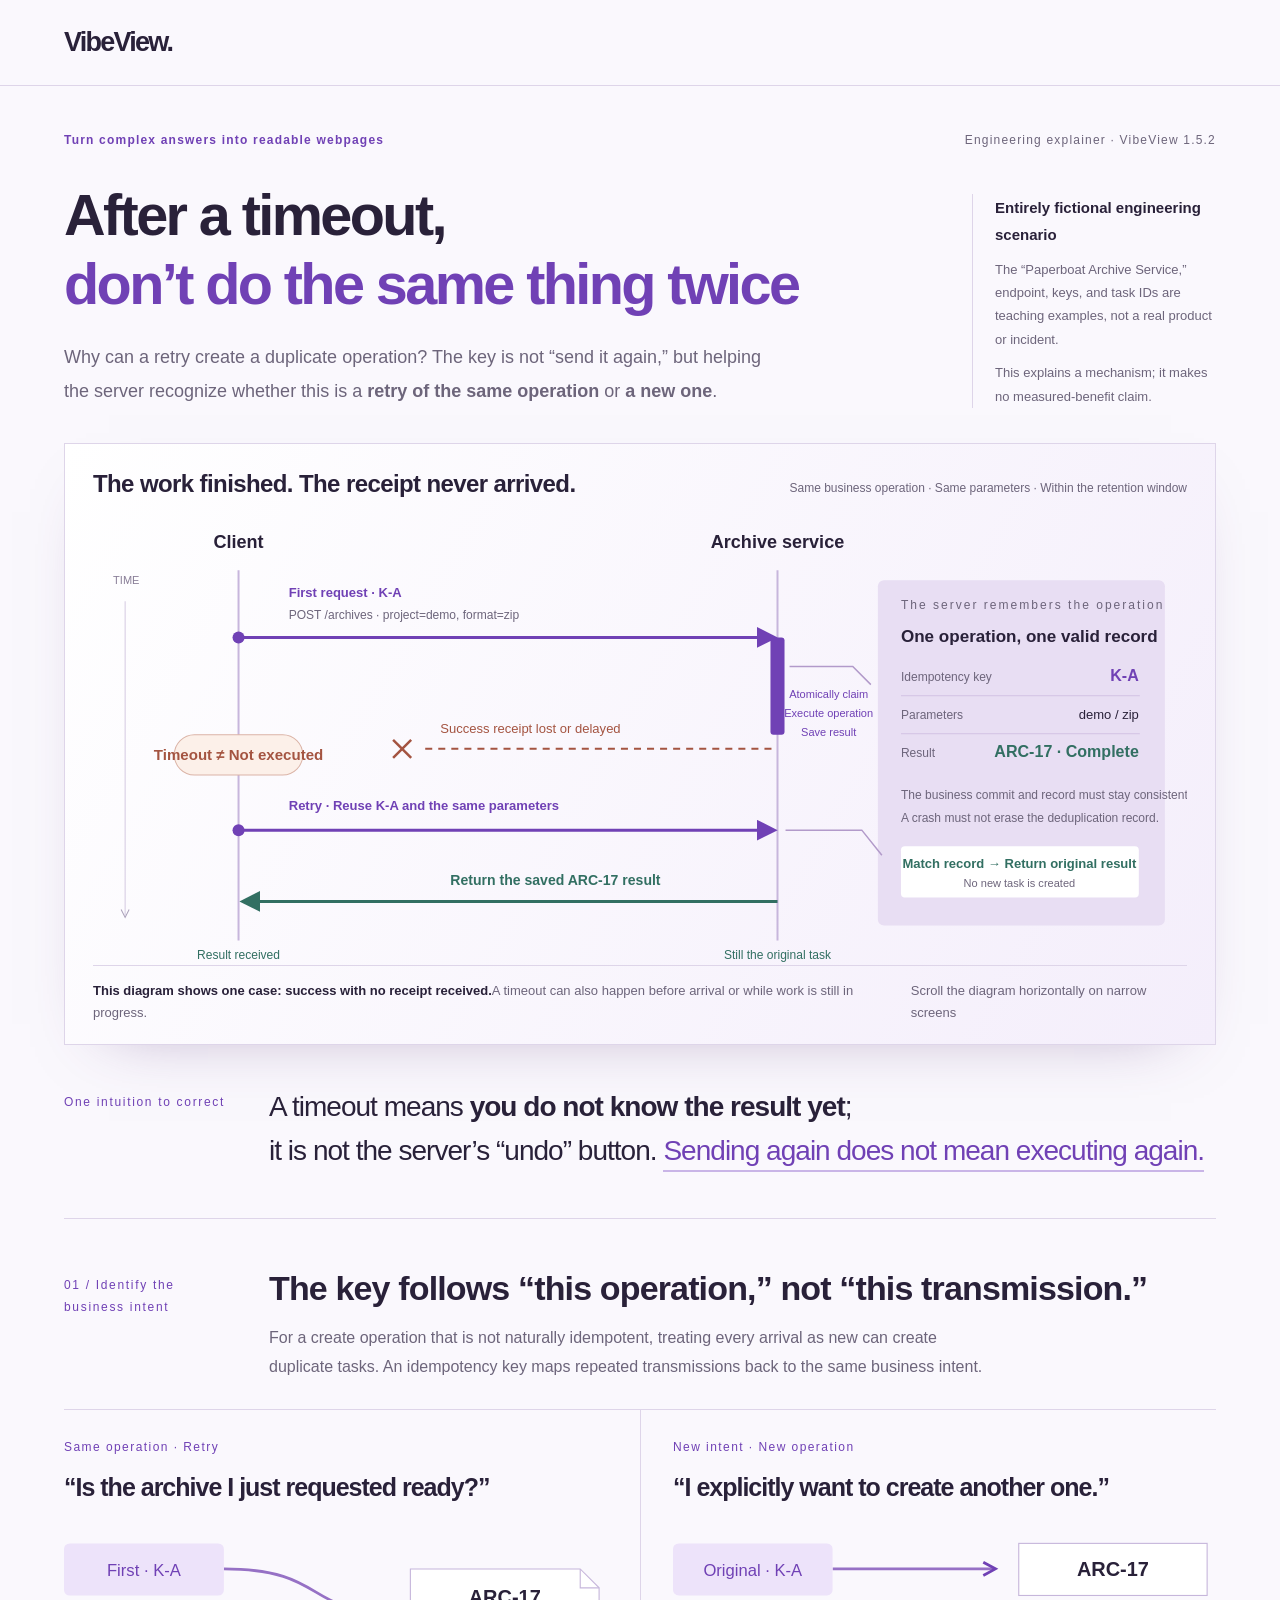
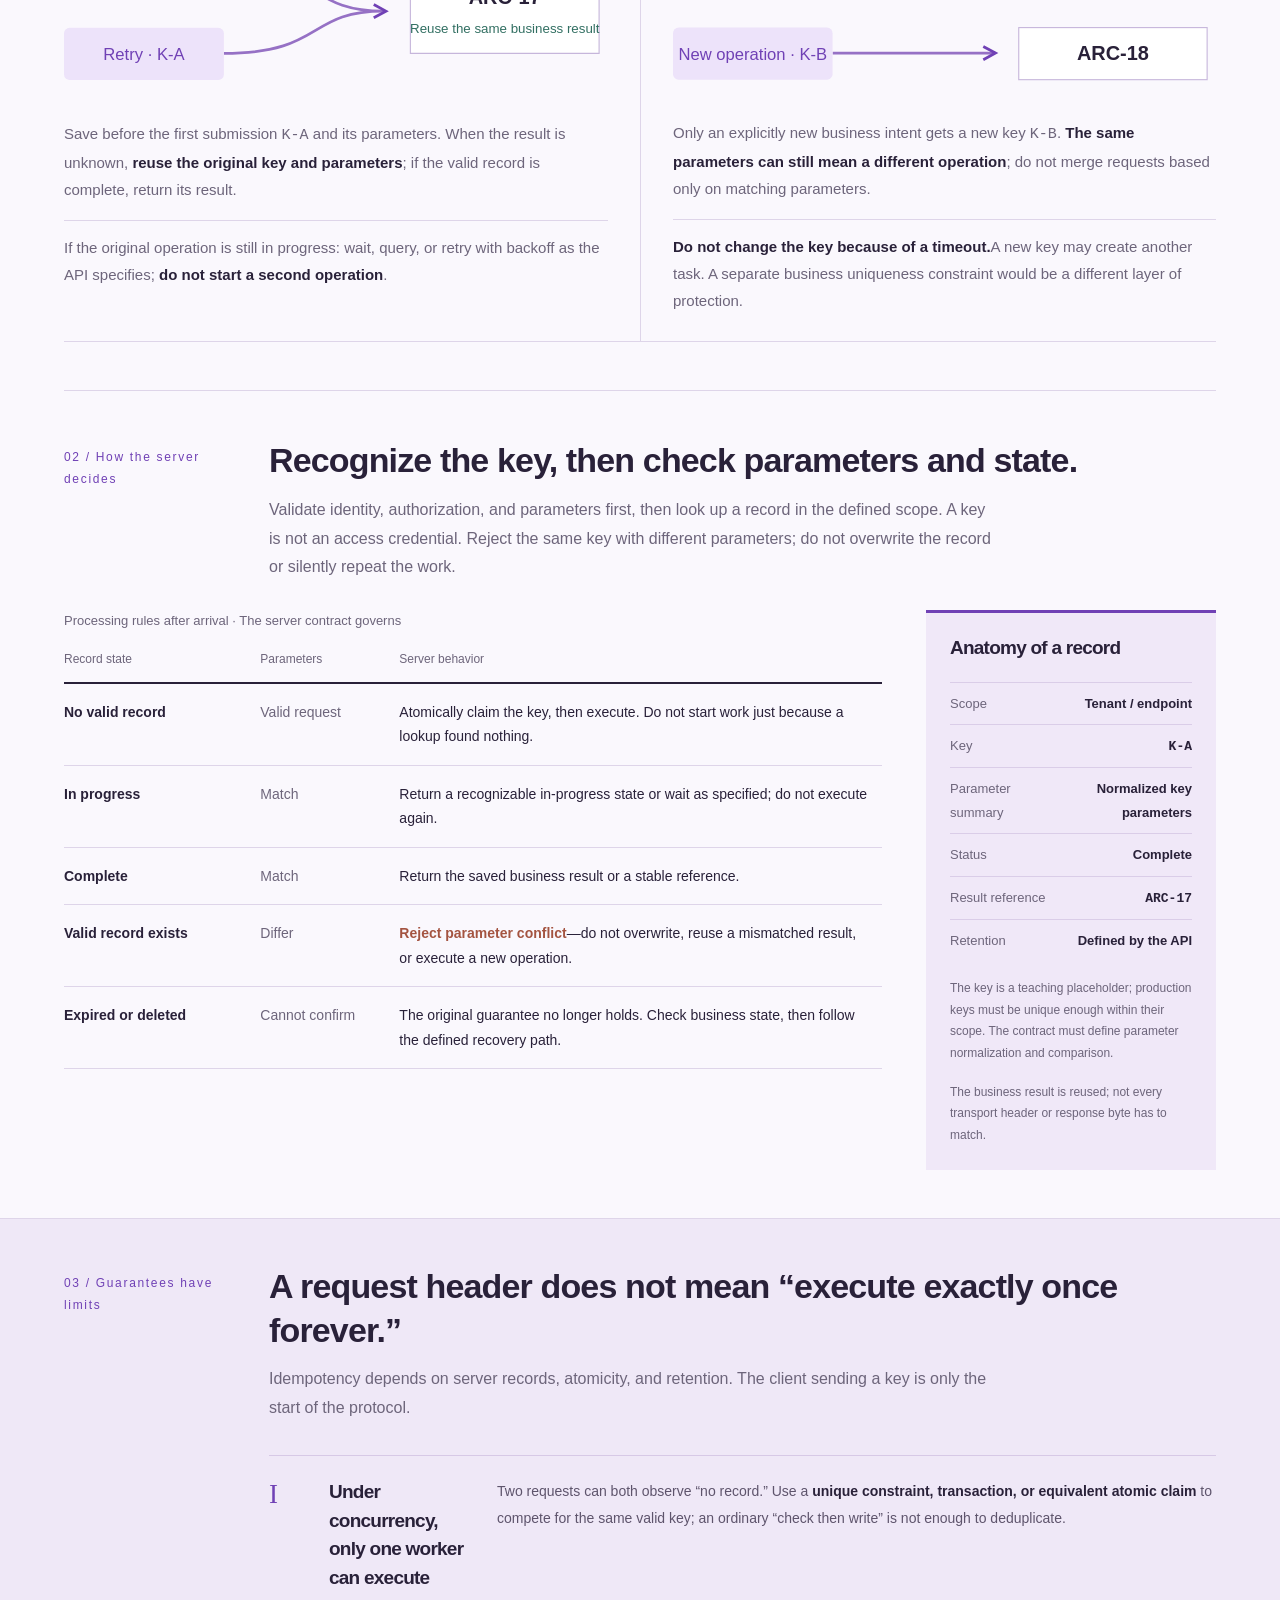
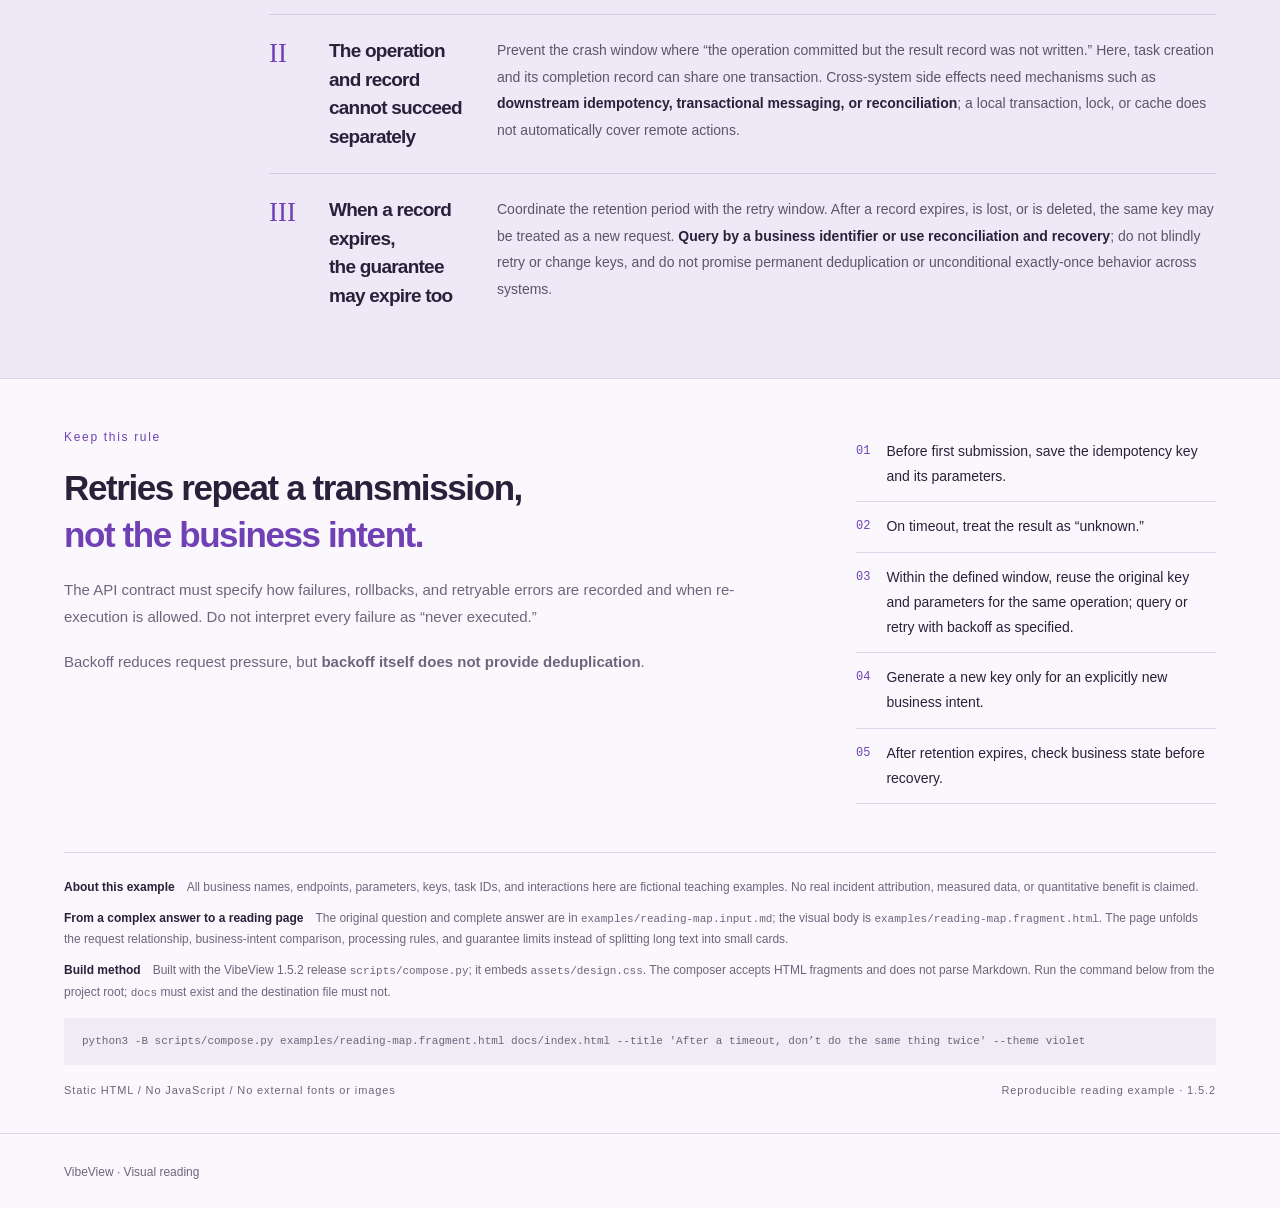
==== commit cebf2e5f: "Translate VibeView project to English" ====
--- a/docs/index.html
+++ b/docs/index.html
@@ -1,5 +1,5 @@
 <!doctype html>
-<html lang="zh-CN"><head><meta charset="utf-8"><meta name="viewport" content="width=device-width,initial-scale=1"><meta name="color-scheme" content="light"><meta http-equiv="Content-Security-Policy" content="default-src 'none'; style-src 'unsafe-inline'; img-src data:; base-uri 'none'"><title>VibeView · 超时之后，别把同一件事做两遍</title><style>/* VibeView design primitives: no prescribed page or section layout. */
+<html lang="en"><head><meta charset="utf-8"><meta name="viewport" content="width=device-width,initial-scale=1"><meta name="color-scheme" content="light"><meta http-equiv="Content-Security-Policy" content="default-src 'none'; style-src 'unsafe-inline'; img-src data:; base-uri 'none'"><title>VibeView · After a timeout, don’t do the same thing twice</title><style>/* VibeView design primitives: no prescribed page or section layout. */
 :root{color-scheme:light;--vv-bg:#faf9fc;--vv-ink:#272638;--vv-muted:#696779;--vv-accent:#7553b7;--vv-soft:#ede5fa;--vv-secondary:#367d73;--vv-tint:#eaf4ef;--vv-line:#ded9e9;--vv-radius:22px;--vv-shadow:0 28px 70px -30px #55406e42;--vv-gap:32px}
 *{box-sizing:border-box}html{scroll-behavior:smooth;scroll-padding-top:30px}body{margin:0;background:var(--vv-bg);color:var(--vv-ink);font:17px/1.8 -apple-system,BlinkMacSystemFont,"PingFang SC","Microsoft YaHei",sans-serif;-webkit-font-smoothing:antialiased}
 body[data-theme="blue"]{--vv-bg:#f8fafc;--vv-ink:#253947;--vv-muted:#657985;--vv-accent:#3475a6;--vv-soft:#e2eff7;--vv-secondary:#ac7553;--vv-tint:#f8eee4;--vv-line:#d6e3eb;--vv-shadow:0 28px 70px -30px #35658042}
@@ -17,7 +17,7 @@
 .vv-brandbar{padding:18px 0}.vv-brandbar a{font-size:27px}
 .rm-intro{padding:44px 0 35px}.rm-eyebrow{display:flex;justify-content:space-between;gap:16px;flex-wrap:wrap;font-size:12px;letter-spacing:.1em;color:var(--vv-muted);margin-bottom:30px}.rm-eyebrow strong{color:var(--vv-accent);font-weight:600}
 .rm-hero{display:grid;grid-template-columns:minmax(0,1fr) 244px;gap:48px;align-items:end}.rm-hero h1{font-size:clamp(42px,4.5vw,62px);line-height:1.2;letter-spacing:-.045em}.rm-hero h1 span{color:var(--vv-accent)}.rm-deck{font-size:18px;max-width:710px;margin-top:22px;line-height:1.85;color:var(--vv-muted)}.rm-margin{border-left:1px solid var(--vv-line);padding-left:22px;font-size:13px;color:var(--vv-muted)}.rm-margin strong{display:block;font-size:15px;color:var(--vv-ink);margin-bottom:10px}.rm-margin p+p{margin-top:10px}
-.rm-figure{border:1px solid var(--vv-line);background:linear-gradient(120deg,#fff 0%,#f4eefb 100%);padding:26px 28px 20px;box-shadow:0 24px 65px -45px #5c377980}.rm-figure-top{display:flex;align-items:baseline;justify-content:space-between;gap:20px}.rm-figure-top h2{font-size:24px;letter-spacing:-.025em}.rm-figure-top p{font-size:12px;color:var(--vv-muted)}.rm-diagram-scroll{overflow-x:auto;margin-top:14px}.rm-diagram{display:block;width:100%;min-width:740px;font-family:-apple-system,BlinkMacSystemFont,"PingFang SC","Microsoft YaHei",sans-serif}.rm-figure figcaption{border-top:1px solid var(--vv-line);padding-top:14px;margin-top:0;display:flex;gap:24px;justify-content:space-between}.rm-figure figcaption strong{color:var(--vv-ink)}
+.rm-figure{border:1px solid var(--vv-line);background:linear-gradient(120deg,#fff 0%,#f4eefb 100%);padding:26px 28px 20px;box-shadow:0 24px 65px -45px #5c377980}.rm-figure-top{display:flex;align-items:baseline;justify-content:space-between;gap:20px}.rm-figure-top h2{font-size:24px;letter-spacing:-.025em}.rm-figure-top p{font-size:12px;color:var(--vv-muted)}.rm-diagram-scroll{overflow-x:auto;margin-top:14px}.rm-diagram{display:block;width:100%;min-width:740px;font-family:-apple-system,BlinkMacSystemFont,Arial,sans-serif}.rm-figure figcaption{border-top:1px solid var(--vv-line);padding-top:14px;margin-top:0;display:flex;gap:24px;justify-content:space-between}.rm-figure figcaption strong{color:var(--vv-ink)}
 .rm-thesis{display:grid;grid-template-columns:170px 1fr;gap:35px;padding:40px 0 46px;align-items:start}.rm-thesis .vv-kicker{margin:7px 0 0}.rm-thesis p{font-size:28px;line-height:1.55;letter-spacing:-.035em}.rm-thesis em{font-style:normal;color:var(--vv-accent);border-bottom:2px solid #c9b5e7;padding-bottom:4px}
 .rm-section{padding:48px 0;border-top:1px solid var(--vv-line)}.rm-heading{display:grid;grid-template-columns:170px 1fr;gap:35px;margin-bottom:28px}.rm-heading .vv-kicker{margin:8px 0 0}.rm-heading h2{font-size:34px;line-height:1.28;letter-spacing:-.025em}.rm-heading p{font-size:16px;color:var(--vv-muted);margin-top:13px;max-width:730px}
 .rm-compare{display:grid;grid-template-columns:1fr 1fr;border-top:1px solid var(--vv-line);border-bottom:1px solid var(--vv-line)}.rm-case{padding:27px 32px 27px 0}.rm-case+.rm-case{padding-left:32px;padding-right:0;border-left:1px solid var(--vv-line)}.rm-case-label{font-size:12px;letter-spacing:.12em;color:var(--vv-accent);margin-bottom:12px}.rm-case h3{font-size:25px;line-height:1.3}.rm-case>p{font-size:15px;color:var(--vv-muted);margin-top:17px}.rm-case strong{color:var(--vv-ink)}.rm-mini{display:block;width:100%;margin-top:16px}.rm-case-note{border-top:1px solid var(--vv-line);padding-top:13px;min-height:68px}.rm-caution{color:var(--rm-rust)}
@@ -30,107 +30,107 @@
 </style>
 <div class="vv-wrap">
 <section class="rm-intro" aria-labelledby="reading-title">
-  <div class="rm-eyebrow"><strong>把复杂回答变成可读的网页</strong><span>工程阅读示例 · VibeView 1.5.2</span></div>
+  <div class="rm-eyebrow"><strong>Turn complex answers into readable webpages</strong><span>Engineering explainer · VibeView 1.5.2</span></div>
   <div class="rm-hero">
-    <div><h1 id="reading-title">超时之后，<br><span>别把同一件事做两遍</span></h1><p class="rm-deck">为什么重试会导致重复操作？关键不在“再发一次”，而在于让服务端认出：这是<strong>同一件事的重试</strong>，还是<strong>一件新的事</strong>。</p></div>
-    <aside class="rm-margin"><strong>完全虚构的工程情境</strong><p>“纸舟归档服务”、接口、键与任务编号均为教学示意，不对应真实产品或事故。</p><p>这里只解释机制，不声称实测收益。</p></aside>
+    <div><h1 id="reading-title">After a timeout,<br><span>don’t do the same thing twice</span></h1><p class="rm-deck">Why can a retry create a duplicate operation? The key is not “send it again,” but helping the server recognize whether this is a <strong>retry of the same operation</strong> or <strong>a new one</strong>.</p></div>
+    <aside class="rm-margin"><strong>Entirely fictional engineering scenario</strong><p>The “Paperboat Archive Service,” endpoint, keys, and task IDs are teaching examples, not a real product or incident.</p><p>This explains a mechanism; it makes no measured-benefit claim.</p></aside>
   </div>
 </section>
 <figure class="rm-figure" aria-labelledby="sequence-title">
-  <div class="rm-figure-top"><h2 id="sequence-title">工作已经完成，回执却没回来。</h2><p>同一业务操作 · 同一组参数 · 有效保留期内</p></div>
+  <div class="rm-figure-top"><h2 id="sequence-title">The work finished. The receipt never arrived.</h2><p>Same business operation · Same parameters · Within the retention window</p></div>
   <div class="rm-diagram-scroll">
   <svg class="rm-diagram" viewBox="0 0 1090 450" xmlns="http://www.w3.org/2000/svg" role="img" aria-labelledby="flow-title flow-desc">
-    <title id="flow-title">客户端超时后以同一个幂等键重试，取得原任务结果</title>
-    <desc id="flow-desc">时间向下。客户端以 K-A 发起归档，服务端原子占用键并成功创建 ARC-17，保存结果。首次成功回执丢失或延迟，客户端超时。客户端复用 K-A 和相同参数重试，命中有效记录，拿到 ARC-17 的原结果，不创建新任务。此图假设服务端记录与业务提交保持一致。</desc>
+    <title id="flow-title">After a client timeout, retry with the same idempotency key and retrieve the original task result</title>
+    <desc id="flow-desc">Time flows downward. The client submits an archive request with K-A. The server atomically claims the key, creates ARC-17, and saves the result. The first success receipt is lost or delayed, so the client times out. The client retries with K-A and the same parameters; the valid record returns the original ARC-17 result without creating another task. This diagram assumes the server record and business commit stay consistent.</desc>
     <defs>
       <marker id="arrow-violet" viewBox="0 0 10 10" refX="8" refY="5" markerWidth="7" markerHeight="7" orient="auto-start-reverse"><path d="M 0 0 L 10 5 L 0 10 Z" fill="#7041b5"></path></marker>
       <marker id="arrow-green" viewBox="0 0 10 10" refX="8" refY="5" markerWidth="7" markerHeight="7" orient="auto-start-reverse"><path d="M 0 0 L 10 5 L 0 10 Z" fill="#326f62"></path></marker>
     </defs>
     <rect x="782" y="66" width="286" height="344" rx="6" fill="#e8def3"></rect>
-    <text x="145" y="34" text-anchor="middle" font-size="18" font-weight="650" fill="#292139">客户端</text>
-    <text x="682" y="34" text-anchor="middle" font-size="18" font-weight="650" fill="#292139">归档服务</text>
-    <text x="805" y="95" font-size="12" fill="#6d657b" letter-spacing="2">服务端记住的不是次数</text>
+    <text x="145" y="34" text-anchor="middle" font-size="18" font-weight="650" fill="#292139">Client</text>
+    <text x="682" y="34" text-anchor="middle" font-size="18" font-weight="650" fill="#292139">Archive service</text>
+    <text x="805" y="95" font-size="12" fill="#6d657b" letter-spacing="2">The server remembers the operation</text>
     <line x1="145" y1="56" x2="145" y2="425" stroke="#c7b6dc" stroke-width="2"></line>
     <line x1="682" y1="56" x2="682" y2="425" stroke="#c7b6dc" stroke-width="2"></line>
     <line x1="32" y1="87" x2="32" y2="400" stroke="#d4c9e1"></line><path d="M28 394 L32 402 L36 394" fill="none" stroke="#aaa0b9"></path>
-    <text x="20" y="70" font-size="11" fill="#8a7f98">时间</text>
-    <text x="195" y="83" font-size="13" fill="#7041b5" font-weight="600">首次发送 · K-A</text><text x="195" y="105" font-size="12" fill="#6d657b">POST /archives · project=demo, format=zip</text>
+    <text x="20" y="70" font-size="11" fill="#8a7f98">TIME</text>
+    <text x="195" y="83" font-size="13" fill="#7041b5" font-weight="600">First request · K-A</text><text x="195" y="105" font-size="12" fill="#6d657b">POST /archives · project=demo, format=zip</text>
     <line x1="145" y1="123" x2="678" y2="123" stroke="#7041b5" stroke-width="3" marker-end="url(#arrow-violet)"></line><circle cx="145" cy="123" r="6" fill="#7041b5"></circle>
     <rect x="675" y="123" width="14" height="97" rx="3" fill="#7041b5"></rect><path d="M694 152 L757 152 L775 170" fill="none" stroke="#b29aca" stroke-width="1.5"></path>
-    <text x="805" y="128" font-size="17" font-weight="600" fill="#292139">一个操作，一条有效记录</text>
-    <text x="805" y="166" font-size="12" fill="#6d657b">幂等键</text><text x="1042" y="166" text-anchor="end" font-size="16" font-weight="650" fill="#7041b5">K-A</text><line x1="805" y1="181" x2="1043" y2="181" stroke="#d2c1e3"></line>
-    <text x="805" y="204" font-size="12" fill="#6d657b">参数</text><text x="1042" y="204" text-anchor="end" font-size="13" fill="#292139">demo / zip</text><line x1="805" y1="219" x2="1043" y2="219" stroke="#d2c1e3"></line>
-    <text x="805" y="242" font-size="12" fill="#6d657b">结果</text><text x="1042" y="242" text-anchor="end" font-size="16" font-weight="650" fill="#326f62">ARC-17 · 已完成</text>
-    <text x="715" y="183" font-size="11" fill="#7041b5" text-anchor="middle"><tspan x="733" dy="0">原子占用</tspan><tspan x="733" dy="19">执行业务</tspan><tspan x="733" dy="19">保存结果</tspan></text>
+    <text x="805" y="128" font-size="17" font-weight="600" fill="#292139">One operation, one valid record</text>
+    <text x="805" y="166" font-size="12" fill="#6d657b">Idempotency key</text><text x="1042" y="166" text-anchor="end" font-size="16" font-weight="650" fill="#7041b5">K-A</text><line x1="805" y1="181" x2="1043" y2="181" stroke="#d2c1e3"></line>
+    <text x="805" y="204" font-size="12" fill="#6d657b">Parameters</text><text x="1042" y="204" text-anchor="end" font-size="13" fill="#292139">demo / zip</text><line x1="805" y1="219" x2="1043" y2="219" stroke="#d2c1e3"></line>
+    <text x="805" y="242" font-size="12" fill="#6d657b">Result</text><text x="1042" y="242" text-anchor="end" font-size="16" font-weight="650" fill="#326f62">ARC-17 · Complete</text>
+    <text x="715" y="183" font-size="11" fill="#7041b5" text-anchor="middle"><tspan x="733" dy="0">Atomically claim</tspan><tspan x="733" dy="19">Execute operation</tspan><tspan x="733" dy="19">Save result</tspan></text>
     <line x1="676" y1="234" x2="330" y2="234" stroke="#a45441" stroke-width="2" stroke-dasharray="7 6"></line><path d="M299 225 L317 243 M317 225 L299 243" stroke="#a45441" stroke-width="2.5"></path>
-    <text x="346" y="218" font-size="13" fill="#a45441">成功回执丢失或延迟</text>
-    <rect x="81" y="220" width="128" height="40" rx="20" fill="#fcf0e9" stroke="#dbb4a7"></rect><text x="145" y="245" text-anchor="middle" font-size="15" font-weight="600" fill="#a45441">超时 ≠ 未执行</text>
-    <text x="805" y="284" font-size="12" fill="#6d657b">业务提交与记录必须保持一致。</text><text x="805" y="307" font-size="12" fill="#6d657b">不能在崩溃后丢失去重依据。</text>
-    <text x="195" y="295" font-size="13" font-weight="600" fill="#7041b5">重试 · 仍用 K-A，参数不变</text>
+    <text x="346" y="218" font-size="13" fill="#a45441">Success receipt lost or delayed</text>
+    <rect x="81" y="220" width="128" height="40" rx="20" fill="#fcf0e9" stroke="#dbb4a7"></rect><text x="145" y="245" text-anchor="middle" font-size="15" font-weight="600" fill="#a45441">Timeout ≠ Not executed</text>
+    <text x="805" y="284" font-size="12" fill="#6d657b">The business commit and record must stay consistent.</text><text x="805" y="307" font-size="12" fill="#6d657b">A crash must not erase the deduplication record.</text>
+    <text x="195" y="295" font-size="13" font-weight="600" fill="#7041b5">Retry · Reuse K-A and the same parameters</text>
     <line x1="145" y1="315" x2="678" y2="315" stroke="#7041b5" stroke-width="3" marker-end="url(#arrow-violet)"></line><circle cx="145" cy="315" r="6" fill="#7041b5"></circle>
     <path d="M690 315 L766 315 L786 340" fill="none" stroke="#b29aca" stroke-width="1.5"></path>
-    <rect x="805" y="331" width="237" height="51" rx="4" fill="#fff"></rect><text x="923" y="353" text-anchor="middle" font-size="13" font-weight="600" fill="#326f62">命中原记录 → 取回原结果</text><text x="923" y="372" text-anchor="middle" font-size="11" fill="#6d657b">此路径不再创建任务</text>
-    <line x1="682" y1="386" x2="150" y2="386" stroke="#326f62" stroke-width="3" marker-end="url(#arrow-green)"></line><text x="356" y="370" font-size="14" fill="#326f62" font-weight="600">返回 ARC-17 的已保存结果</text>
-    <text x="145" y="443" text-anchor="middle" font-size="12" fill="#326f62">拿到结果</text><text x="682" y="443" text-anchor="middle" font-size="12" fill="#326f62">仍是原来的任务</text>
+    <rect x="805" y="331" width="237" height="51" rx="4" fill="#fff"></rect><text x="923" y="353" text-anchor="middle" font-size="13" font-weight="600" fill="#326f62">Match record → Return original result</text><text x="923" y="372" text-anchor="middle" font-size="11" fill="#6d657b">No new task is created</text>
+    <line x1="682" y1="386" x2="150" y2="386" stroke="#326f62" stroke-width="3" marker-end="url(#arrow-green)"></line><text x="356" y="370" font-size="14" fill="#326f62" font-weight="600">Return the saved ARC-17 result</text>
+    <text x="145" y="443" text-anchor="middle" font-size="12" fill="#326f62">Result received</text><text x="682" y="443" text-anchor="middle" font-size="12" fill="#326f62">Still the original task</text>
   </svg>
   </div>
-  <figcaption><span><strong>图解的是“已成功、未收到回执”的一种情况。</strong>超时也可能发生在请求未到达或仍在执行时。</span><span>窄屏可横向滚动关系图</span></figcaption>
+  <figcaption><span><strong>This diagram shows one case: success with no receipt received.</strong>A timeout can also happen before arrival or while work is still in progress.</span><span>Scroll the diagram horizontally on narrow screens</span></figcaption>
 </figure>
-<div class="rm-thesis"><span class="vv-kicker">先纠正一个直觉</span><p>超时描述的是<strong>你还不知道结果</strong>，<br>不是服务端的“撤销键”。<em>再发送，不等于该再执行。</em></p></div>
+<div class="rm-thesis"><span class="vv-kicker">One intuition to correct</span><p>A timeout means <strong>you do not know the result yet</strong>;<br>it is not the server’s “undo” button. <em>Sending again does not mean executing again.</em></p></div>
 <section class="rm-section" aria-labelledby="identity-title">
-  <div class="rm-heading"><span class="vv-kicker">01 / 区分业务意图</span><div><h2 id="identity-title">键跟着“这件事”，不跟着“这次发送”。</h2><p>非天然幂等的创建操作，如果每次到达都被当成新操作，就可能产生重复任务。幂等键用来把多次发送归回同一个业务意图。</p></div></div>
+  <div class="rm-heading"><span class="vv-kicker">01 / Identify the business intent</span><div><h2 id="identity-title">The key follows “this operation,” not “this transmission.”</h2><p>For a create operation that is not naturally idempotent, treating every arrival as new can create duplicate tasks. An idempotency key maps repeated transmissions back to the same business intent.</p></div></div>
   <div class="rm-compare">
-    <article class="rm-case"><div class="rm-case-label">同一件事 · 重试</div><h3>“刚才那份归档，做好了吗？”</h3>
-      <svg class="rm-mini" viewBox="0 0 490 165" xmlns="http://www.w3.org/2000/svg" role="img" aria-label="首次 K-A 与重试 K-A 汇入同一个任务 ARC-17">
+    <article class="rm-case"><div class="rm-case-label">Same operation · Retry</div><h3>“Is the archive I just requested ready?”</h3>
+      <svg class="rm-mini" viewBox="0 0 490 165" xmlns="http://www.w3.org/2000/svg" role="img" aria-label="The first K-A request and retry K-A converge on the same task, ARC-17">
         <path d="M144 45 C235 45 218 83 288 83 M144 121 C235 121 218 83 288 83" fill="none" stroke="#9671c5" stroke-width="2.5"></path><path d="M279 77 L290 83 L279 89" fill="none" stroke="#7041b5" stroke-width="2.5"></path>
-        <rect x="0" y="22" width="144" height="47" rx="5" fill="#ede3fa"></rect><rect x="0" y="98" width="144" height="47" rx="5" fill="#ede3fa"></rect><text x="72" y="51" text-anchor="middle" font-size="15" fill="#7041b5">首次 · K-A</text><text x="72" y="127" text-anchor="middle" font-size="15" fill="#7041b5">重试 · K-A</text>
-        <path d="M312 45 L465 45 L482 62 L482 121 L312 121 Z" fill="#fff" stroke="#c6b6db"></path><path d="M465 45 L465 62 L482 62" fill="none" stroke="#c6b6db"></path><text x="397" y="77" text-anchor="middle" font-size="18" font-weight="600" fill="#292139">ARC-17</text><text x="397" y="103" text-anchor="middle" font-size="12" fill="#326f62">复用同一个业务结果</text>
+        <rect x="0" y="22" width="144" height="47" rx="5" fill="#ede3fa"></rect><rect x="0" y="98" width="144" height="47" rx="5" fill="#ede3fa"></rect><text x="72" y="51" text-anchor="middle" font-size="15" fill="#7041b5">First · K-A</text><text x="72" y="127" text-anchor="middle" font-size="15" fill="#7041b5">Retry · K-A</text>
+        <path d="M312 45 L465 45 L482 62 L482 121 L312 121 Z" fill="#fff" stroke="#c6b6db"></path><path d="M465 45 L465 62 L482 62" fill="none" stroke="#c6b6db"></path><text x="397" y="77" text-anchor="middle" font-size="18" font-weight="600" fill="#292139">ARC-17</text><text x="397" y="103" text-anchor="middle" font-size="12" fill="#326f62">Reuse the same business result</text>
       </svg>
-      <p>首次提交前保存 <code>K-A</code> 与参数。结果未知时，<strong>复用原键、原参数</strong>；有效记录已完成，就返回原结果。</p><p class="rm-case-note">若原操作仍在处理中：按接口约定等待、查询或退避重试，<strong>不要启动第二份工作</strong>。</p>
+      <p>Save before the first submission <code>K-A</code> and its parameters. When the result is unknown, <strong>reuse the original key and parameters</strong>; if the valid record is complete, return its result.</p><p class="rm-case-note">If the original operation is still in progress: wait, query, or retry with backoff as the API specifies; <strong>do not start a second operation</strong>.</p>
     </article>
-    <article class="rm-case"><div class="rm-case-label">另一件事 · 新操作</div><h3>“我明确还要再创建一份。”</h3>
-      <svg class="rm-mini" viewBox="0 0 490 165" xmlns="http://www.w3.org/2000/svg" role="img" aria-label="K-A 对应 ARC-17，新键 K-B 对应另一任务 ARC-18">
+    <article class="rm-case"><div class="rm-case-label">New intent · New operation</div><h3>“I explicitly want to create another one.”</h3>
+      <svg class="rm-mini" viewBox="0 0 490 165" xmlns="http://www.w3.org/2000/svg" role="img" aria-label="K-A maps to ARC-17; new key K-B maps to a separate task, ARC-18">
         <path d="M144 45 L290 45 M144 121 L290 121" fill="none" stroke="#9671c5" stroke-width="2.5"></path><path d="M280 39 L291 45 L280 51 M280 115 L291 121 L280 127" fill="none" stroke="#7041b5" stroke-width="2.5"></path>
-        <rect x="0" y="22" width="144" height="47" rx="5" fill="#ede3fa"></rect><rect x="0" y="98" width="144" height="47" rx="5" fill="#ede3fa"></rect><text x="72" y="51" text-anchor="middle" font-size="15" fill="#7041b5">原操作 · K-A</text><text x="72" y="127" text-anchor="middle" font-size="15" fill="#7041b5">新操作 · K-B</text>
+        <rect x="0" y="22" width="144" height="47" rx="5" fill="#ede3fa"></rect><rect x="0" y="98" width="144" height="47" rx="5" fill="#ede3fa"></rect><text x="72" y="51" text-anchor="middle" font-size="15" fill="#7041b5">Original · K-A</text><text x="72" y="127" text-anchor="middle" font-size="15" fill="#7041b5">New operation · K-B</text>
         <rect x="312" y="22" width="170" height="47" fill="#fff" stroke="#c6b6db"></rect><rect x="312" y="98" width="170" height="47" fill="#fff" stroke="#c6b6db"></rect><text x="397" y="51" text-anchor="middle" font-size="18" font-weight="600" fill="#292139">ARC-17</text><text x="397" y="127" text-anchor="middle" font-size="18" font-weight="600" fill="#292139">ARC-18</text>
       </svg>
-      <p>只有新业务意图才使用新键 <code>K-B</code>。<strong>参数相同也可以是不同操作</strong>，不能只靠参数相同合并请求。</p><p class="rm-case-note"><strong class="rm-caution">不要因为超时就换键。</strong>新键可能创建另一任务；业务唯一约束若另行拦截，那是另一层保证。</p>
+      <p>Only an explicitly new business intent gets a new key <code>K-B</code>. <strong>The same parameters can still mean a different operation</strong>; do not merge requests based only on matching parameters.</p><p class="rm-case-note"><strong class="rm-caution">Do not change the key because of a timeout.</strong>A new key may create another task. A separate business uniqueness constraint would be a different layer of protection.</p>
     </article>
   </div>
 </section>
 <section class="rm-section" aria-labelledby="contract-title">
-  <div class="rm-heading"><span class="vv-kicker">02 / 服务端如何判断</span><div><h2 id="contract-title">认得键，也要核对参数和状态。</h2><p>先验证身份、权限与参数，再在约定作用域内查找记录。键不是访问凭证；同键不同参数必须拒绝，不能覆盖原记录或悄悄重做。</p></div></div>
+  <div class="rm-heading"><span class="vv-kicker">02 / How the server decides</span><div><h2 id="contract-title">Recognize the key, then check parameters and state.</h2><p>Validate identity, authorization, and parameters first, then look up a record in the defined scope. A key is not an access credential. Reject the same key with different parameters; do not overwrite the record or silently repeat the work.</p></div></div>
   <div class="rm-contract">
-    <table class="rm-table"><caption class="vv-note" style="text-align:left;margin-bottom:16px">请求到达后的处理规则 · 以服务端契约为准</caption><thead><tr><th scope="col">记录情况</th><th scope="col">参数</th><th scope="col">处理方式</th></tr></thead><tbody>
-      <tr><td>无有效记录</td><td>请求合法</td><td>原子占用键，再执行。不能“查到没有”就直接开工。</td></tr>
-      <tr><td>处理中</td><td>一致</td><td>返回可识别的处理中状态，或按约定等待；不重复执行。</td></tr>
-      <tr><td>已完成</td><td>一致</td><td>返回已保存的业务结果或稳定引用。</td></tr>
-      <tr><td>有效记录存在</td><td>不一致</td><td><strong class="rm-caution">拒绝参数冲突</strong>；不覆盖、不复用错误结果、不执行新操作。</td></tr>
-      <tr><td>已过期或清理</td><td>无法确认</td><td>原保证不再成立。先核对业务状态，再走约定恢复路径。</td></tr>
+    <table class="rm-table"><caption class="vv-note" style="text-align:left;margin-bottom:16px">Processing rules after arrival · The server contract governs</caption><thead><tr><th scope="col">Record state</th><th scope="col">Parameters</th><th scope="col">Server behavior</th></tr></thead><tbody>
+      <tr><td>No valid record</td><td>Valid request</td><td>Atomically claim the key, then execute. Do not start work just because a lookup found nothing.</td></tr>
+      <tr><td>In progress</td><td>Match</td><td>Return a recognizable in-progress state or wait as specified; do not execute again.</td></tr>
+      <tr><td>Complete</td><td>Match</td><td>Return the saved business result or a stable reference.</td></tr>
+      <tr><td>Valid record exists</td><td>Differ</td><td><strong class="rm-caution">Reject parameter conflict</strong>—do not overwrite, reuse a mismatched result, or execute a new operation.</td></tr>
+      <tr><td>Expired or deleted</td><td>Cannot confirm</td><td>The original guarantee no longer holds. Check business state, then follow the defined recovery path.</td></tr>
     </tbody></table>
-    <aside class="rm-record"><h3>一条记录的剖面</h3><dl><div><dt>作用域</dt><dd>租户 / 接口</dd></div><div><dt>键</dt><dd><code>K-A</code></dd></div><div><dt>参数摘要</dt><dd>规范化关键参数</dd></div><div><dt>状态</dt><dd>已完成</dd></div><div><dt>结果引用</dt><dd><code>ARC-17</code></dd></div><div><dt>保留期</dt><dd>由接口明确约定</dd></div></dl><p>键为教学占位符；生产键须在作用域内足够唯一。参数规范化及比较规则需写入契约。</p><p>复用的是业务结果，不要求所有传输头或响应字节完全一致。</p></aside>
+    <aside class="rm-record"><h3>Anatomy of a record</h3><dl><div><dt>Scope</dt><dd>Tenant / endpoint</dd></div><div><dt>Key</dt><dd><code>K-A</code></dd></div><div><dt>Parameter summary</dt><dd>Normalized key parameters</dd></div><div><dt>Status</dt><dd>Complete</dd></div><div><dt>Result reference</dt><dd><code>ARC-17</code></dd></div><div><dt>Retention</dt><dd>Defined by the API</dd></div></dl><p>The key is a teaching placeholder; production keys must be unique enough within their scope. The contract must define parameter normalization and comparison.</p><p>The business result is reused; not every transport header or response byte has to match.</p></aside>
   </div>
 </section>
 </div>
 <section class="rm-boundaries" aria-labelledby="boundary-title"><div class="vv-wrap">
-  <div class="rm-heading"><span class="vv-kicker">03 / 保证有边界</span><div><h2 id="boundary-title">一个请求头，不等于“永远只执行一次”。</h2><p>幂等保证依赖服务端记录、原子性和保留期。客户端带上键，只是协议的开始。</p></div></div>
+  <div class="rm-heading"><span class="vv-kicker">03 / Guarantees have limits</span><div><h2 id="boundary-title">A request header does not mean “execute exactly once forever.”</h2><p>Idempotency depends on server records, atomicity, and retention. The client sending a key is only the start of the protocol.</p></div></div>
   <div class="rm-boundary-list">
-    <article class="rm-boundary"><span class="rm-number">I</span><h3>并发时，<br>只能有一个执行者</h3><p>两个请求可能同时查到“没有记录”。要用<strong>唯一约束、事务或等效原子占用</strong>来竞争同一有效键；普通的“先查后写”不足以去重。</p></article>
-    <article class="rm-boundary"><span class="rm-number">II</span><h3>业务与记录，<br>不能各自成功</h3><p>防止“业务已提交，结果记录却没写入”的崩溃窗口。本例可将任务创建与完成记录放进同一事务。涉及跨系统副作用时，还需<strong>下游幂等、事务消息或对账</strong>等机制；本地事务、锁或缓存不自动覆盖远端动作。</p></article>
-    <article class="rm-boundary"><span class="rm-number">III</span><h3>记录到期，<br>保证也可能到期</h3><p>保留期要与重试窗口协调。记录过期、丢失或清理后，同键也可能被当作新请求。此时应<strong>用业务标识查询或走对账恢复</strong>，不能盲目重试或换键，更不能承诺永久去重或跨系统无条件 exactly-once。</p></article>
+    <article class="rm-boundary"><span class="rm-number">I</span><h3>Under concurrency,<br>only one worker can execute</h3><p>Two requests can both observe “no record.” Use a <strong>unique constraint, transaction, or equivalent atomic claim</strong> to compete for the same valid key; an ordinary “check then write” is not enough to deduplicate.</p></article>
+    <article class="rm-boundary"><span class="rm-number">II</span><h3>The operation and record<br>cannot succeed separately</h3><p>Prevent the crash window where “the operation committed but the result record was not written.” Here, task creation and its completion record can share one transaction. Cross-system side effects need mechanisms such as <strong>downstream idempotency, transactional messaging, or reconciliation</strong>; a local transaction, lock, or cache does not automatically cover remote actions.</p></article>
+    <article class="rm-boundary"><span class="rm-number">III</span><h3>When a record expires,<br>the guarantee may expire too</h3><p>Coordinate the retention period with the retry window. After a record expires, is lost, or is deleted, the same key may be treated as a new request. <strong>Query by a business identifier or use reconciliation and recovery</strong>; do not blindly retry or change keys, and do not promise permanent deduplication or unconditional exactly-once behavior across systems.</p></article>
   </div>
 </div></section>
 <div class="vv-wrap">
 <section class="rm-ending" aria-labelledby="takeaway-title">
-  <div><div class="vv-kicker">带走这条判断规则</div><h2 id="takeaway-title">重试重复的是发送，<br><span class="vv-accent">不应该重复业务意图。</span></h2><p>失败、回滚及可重试错误如何记录、何时允许重新执行，都需由接口契约规定。不能把所有失败都解释为“从未执行”。</p><p>退避减少请求压力，但<strong>退避本身不提供去重保证</strong>。</p></div>
-  <ol class="rm-checklist"><li><span>首次提交前，保存幂等键及对应参数。</span></li><li><span>遇到超时，先理解为“结果未知”。</span></li><li><span>在约定窗口内，同一操作复用原键原参数；按契约查询或退避重试。</span></li><li><span>只有明确的新业务意图，才生成新键。</span></li><li><span>超过保留期，先核对业务状态，再恢复。</span></li></ol>
+  <div><div class="vv-kicker">Keep this rule</div><h2 id="takeaway-title">Retries repeat a transmission,<br><span class="vv-accent">not the business intent.</span></h2><p>The API contract must specify how failures, rollbacks, and retryable errors are recorded and when re-execution is allowed. Do not interpret every failure as “never executed.”</p><p>Backoff reduces request pressure, but <strong>backoff itself does not provide deduplication</strong>.</p></div>
+  <ol class="rm-checklist"><li><span>Before first submission, save the idempotency key and its parameters.</span></li><li><span>On timeout, treat the result as “unknown.”</span></li><li><span>Within the defined window, reuse the original key and parameters for the same operation; query or retry with backoff as specified.</span></li><li><span>Generate a new key only for an explicitly new business intent.</span></li><li><span>After retention expires, check business state before recovery.</span></li></ol>
 </section>
-<section class="rm-source" aria-label="示例来源与复现说明">
-  <p><strong>关于这份示例</strong>　本文全部业务名称、接口、参数、键、任务编号和交互情节均为虚构教学示意。没有真实事故归因、实测数据或量化收益声明。</p>
-  <p><strong>从复杂回答到阅读页面</strong>　原始问题与完整回答保存在 <code>examples/reading-map.input.md</code>；视觉正文为 <code>examples/reading-map.fragment.html</code>。页面依次展开请求关系、业务意图对照、处理规则与保证边界，而不是把长文切成小卡片。</p>
-  <p><strong>构建方式</strong>　由 VibeView 1.5.2 发布版的 <code>scripts/compose.py</code> 组装，内嵌 <code>assets/design.css</code>。组装器接收 HTML 片段，不解析 Markdown。以下命令在项目根目录执行；要求 <code>docs</code> 已存在且目标文件尚不存在。</p>
-  <pre><code>python3 -B scripts/compose.py examples/reading-map.fragment.html docs/index.html --title '超时之后，别把同一件事做两遍' --theme violet</code></pre>
-  <div class="rm-footerline"><span>纯静态 HTML / 无 JavaScript / 无外部字体或图片</span><span>可复现阅读示例 · 1.5.2</span></div>
+<section class="rm-source" aria-label="Example source and reproduction">
+  <p><strong>About this example</strong>　All business names, endpoints, parameters, keys, task IDs, and interactions here are fictional teaching examples. No real incident attribution, measured data, or quantitative benefit is claimed.</p>
+  <p><strong>From a complex answer to a reading page</strong>　The original question and complete answer are in <code>examples/reading-map.input.md</code>; the visual body is <code>examples/reading-map.fragment.html</code>. The page unfolds the request relationship, business-intent comparison, processing rules, and guarantee limits instead of splitting long text into small cards.</p>
+  <p><strong>Build method</strong>　Built with the VibeView 1.5.2 release <code>scripts/compose.py</code>; it embeds <code>assets/design.css</code>. The composer accepts HTML fragments and does not parse Markdown. Run the command below from the project root;  <code>docs</code> must exist and the destination file must not.</p>
+  <pre><code>python3 -B scripts/compose.py examples/reading-map.fragment.html docs/index.html --title 'After a timeout, don’t do the same thing twice' --theme violet</code></pre>
+  <div class="rm-footerline"><span>Static HTML / No JavaScript / No external fonts or images</span><span>Reproducible reading example · 1.5.2</span></div>
 </section>
 </div>
-</main><footer class="vv-footer"><div class="vv-wrap">VibeView · 可视化阅读</div></footer></body></html>+</main><footer class="vv-footer"><div class="vv-wrap">VibeView · Visual reading</div></footer></body></html>
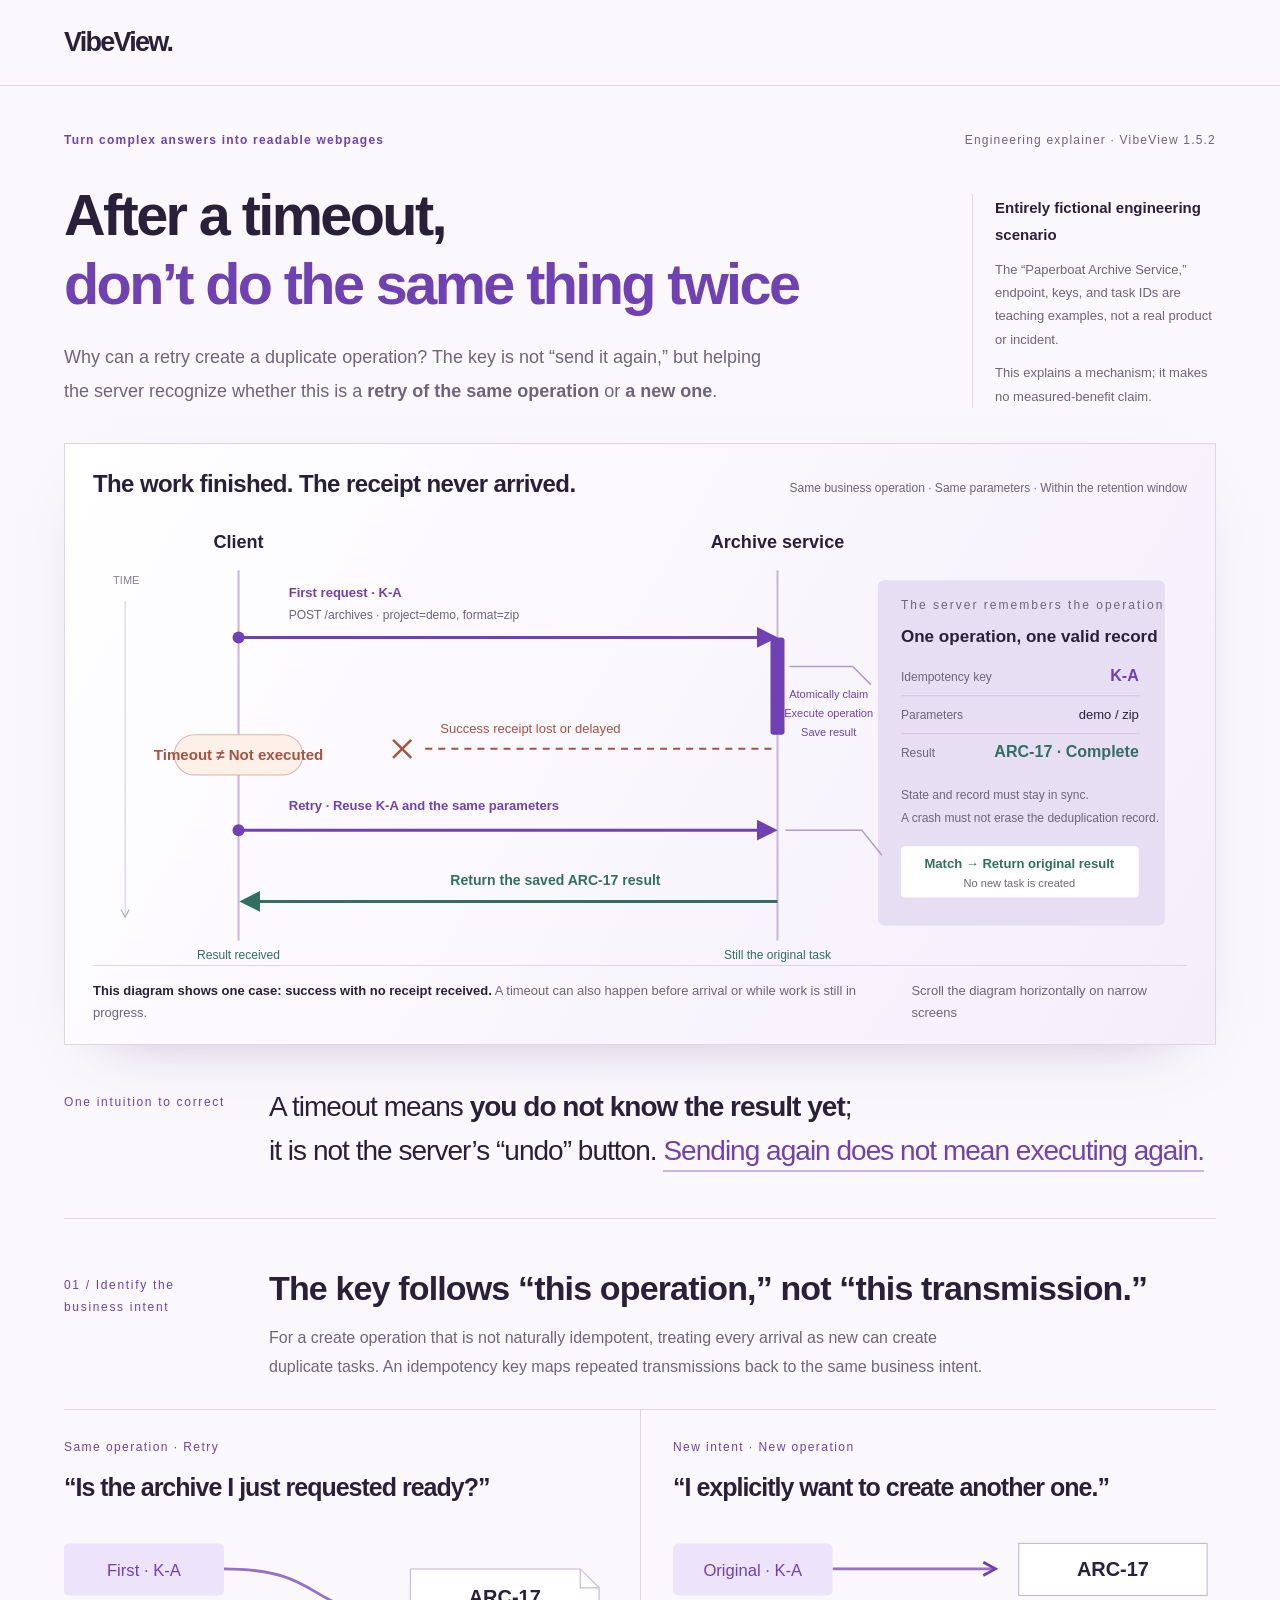
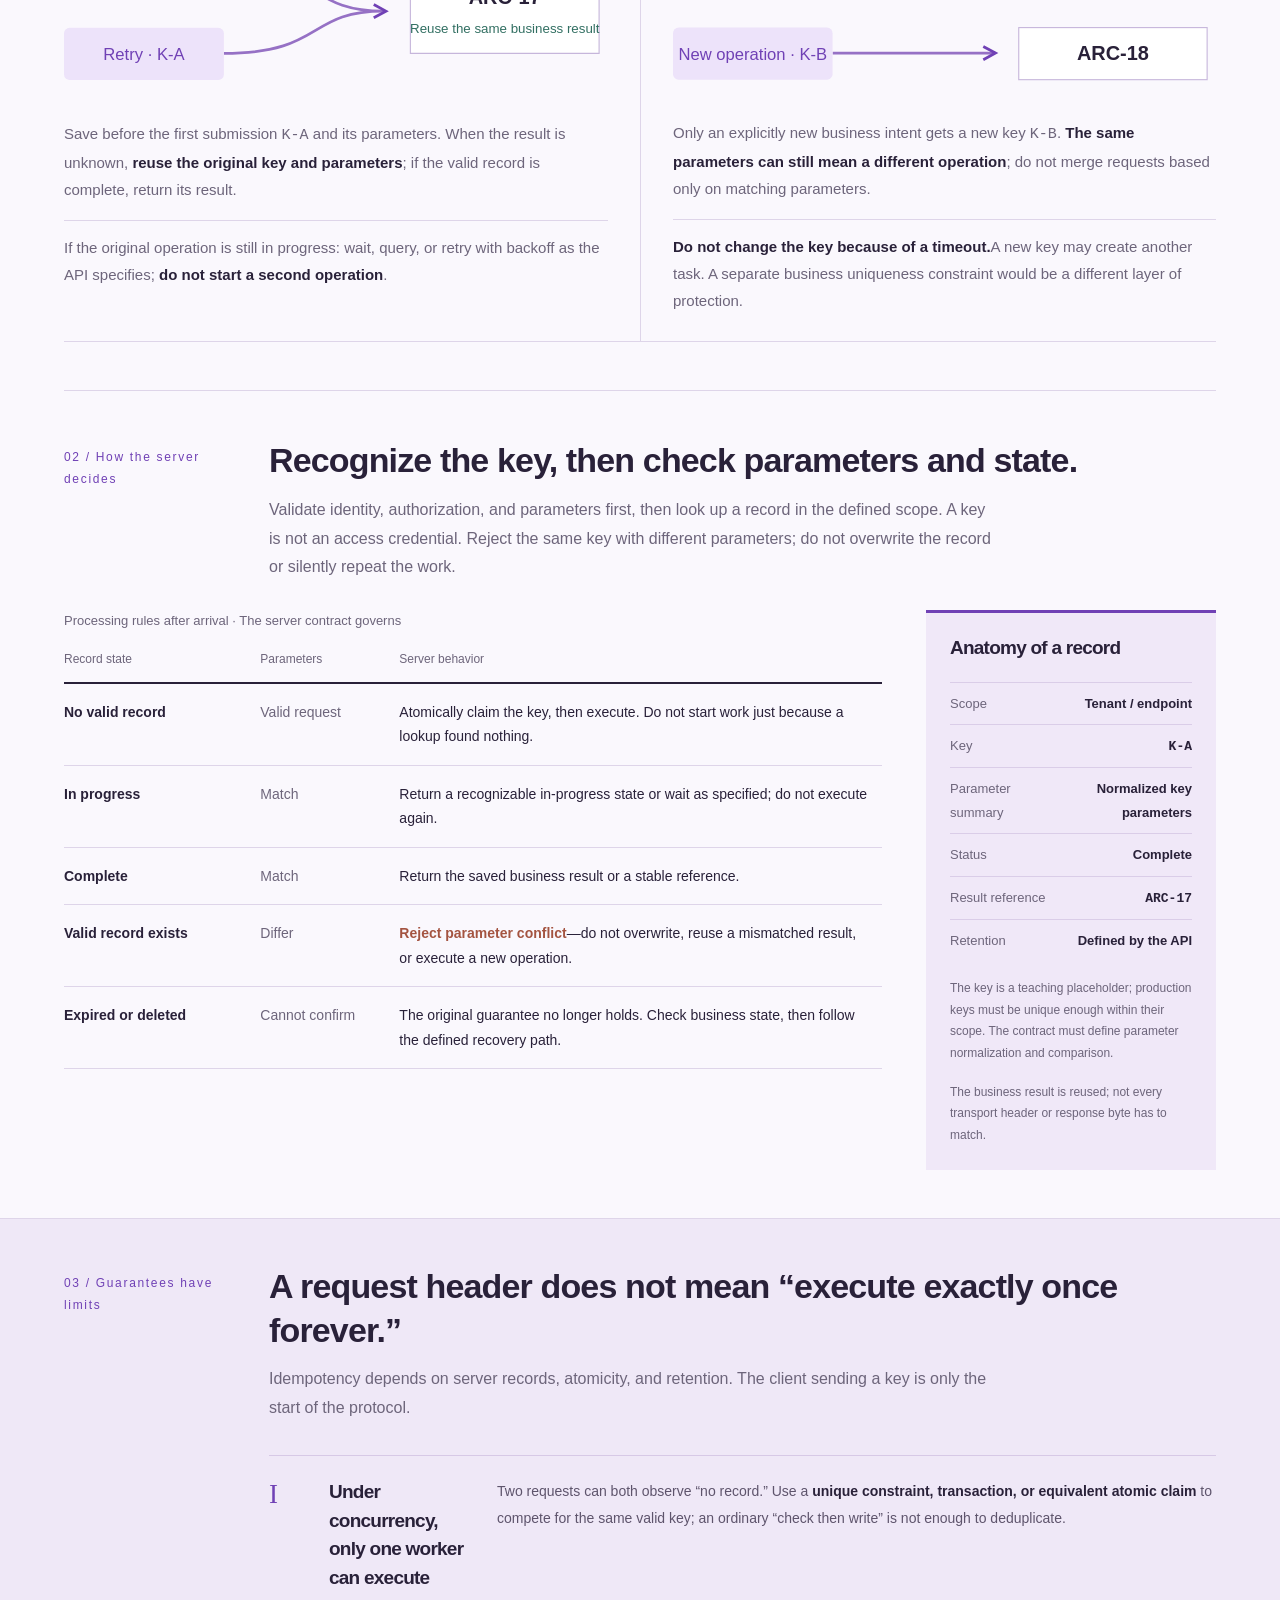
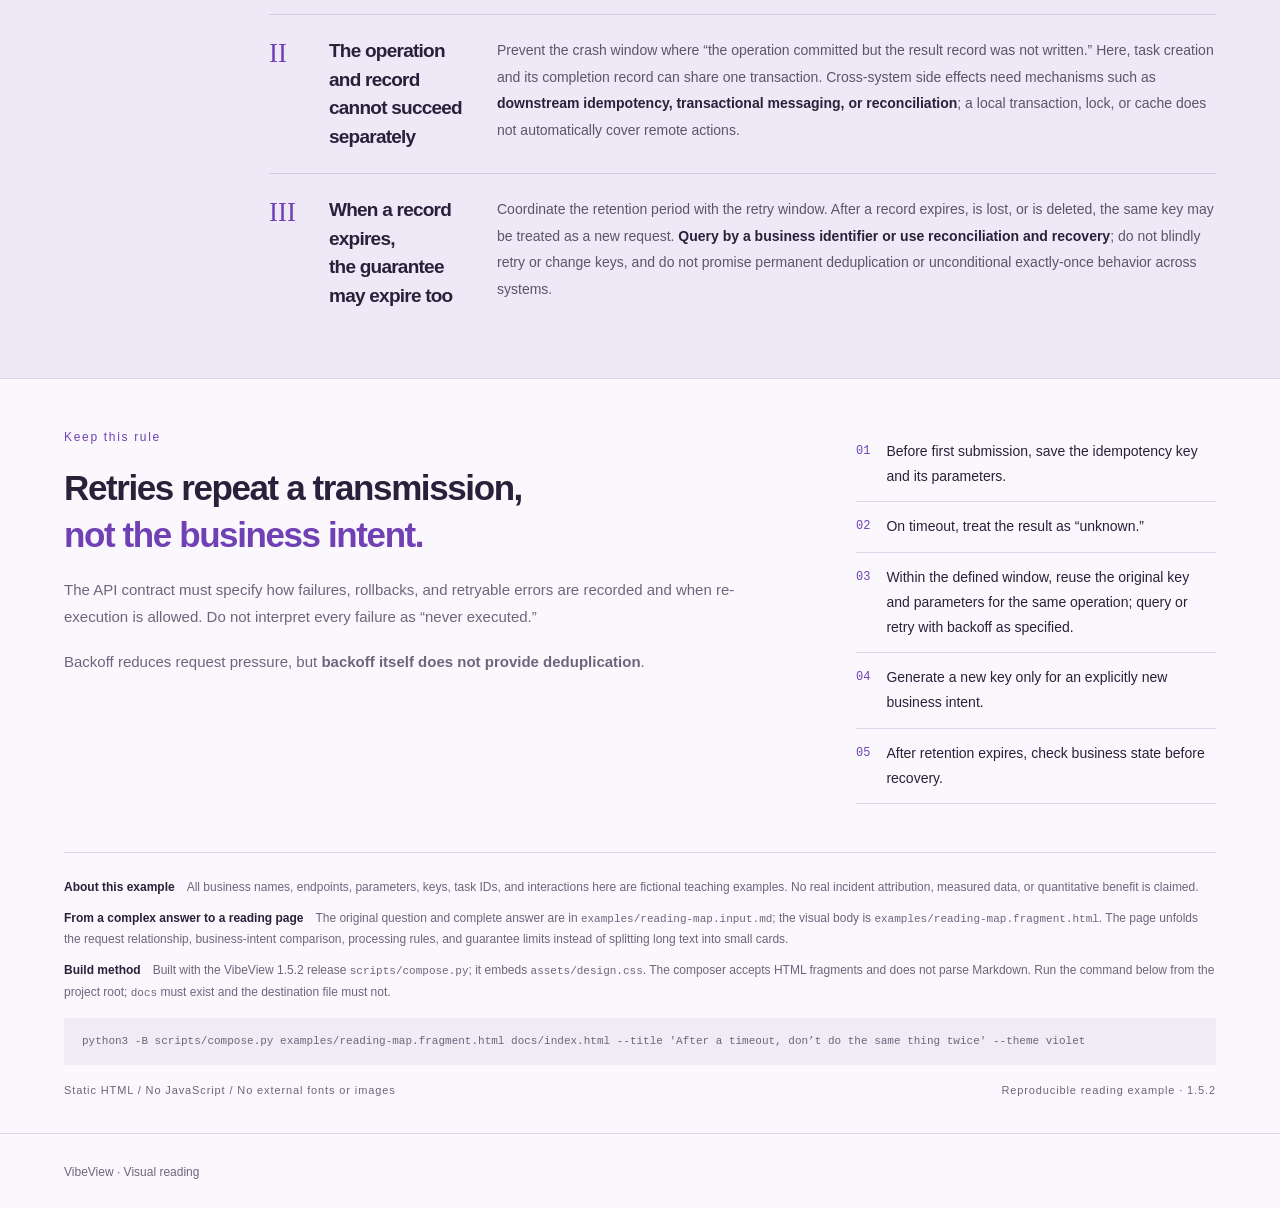
==== commit b4f11f2f: "Refresh English demo screenshots and host guidance" ====
--- a/docs/index.html
+++ b/docs/index.html
@@ -65,16 +65,16 @@
     <line x1="676" y1="234" x2="330" y2="234" stroke="#a45441" stroke-width="2" stroke-dasharray="7 6"></line><path d="M299 225 L317 243 M317 225 L299 243" stroke="#a45441" stroke-width="2.5"></path>
     <text x="346" y="218" font-size="13" fill="#a45441">Success receipt lost or delayed</text>
     <rect x="81" y="220" width="128" height="40" rx="20" fill="#fcf0e9" stroke="#dbb4a7"></rect><text x="145" y="245" text-anchor="middle" font-size="15" font-weight="600" fill="#a45441">Timeout ≠ Not executed</text>
-    <text x="805" y="284" font-size="12" fill="#6d657b">The business commit and record must stay consistent.</text><text x="805" y="307" font-size="12" fill="#6d657b">A crash must not erase the deduplication record.</text>
+    <text x="805" y="284" font-size="12" fill="#6d657b">State and record must stay in sync.</text><text x="805" y="307" font-size="12" fill="#6d657b">A crash must not erase the deduplication record.</text>
     <text x="195" y="295" font-size="13" font-weight="600" fill="#7041b5">Retry · Reuse K-A and the same parameters</text>
     <line x1="145" y1="315" x2="678" y2="315" stroke="#7041b5" stroke-width="3" marker-end="url(#arrow-violet)"></line><circle cx="145" cy="315" r="6" fill="#7041b5"></circle>
     <path d="M690 315 L766 315 L786 340" fill="none" stroke="#b29aca" stroke-width="1.5"></path>
-    <rect x="805" y="331" width="237" height="51" rx="4" fill="#fff"></rect><text x="923" y="353" text-anchor="middle" font-size="13" font-weight="600" fill="#326f62">Match record → Return original result</text><text x="923" y="372" text-anchor="middle" font-size="11" fill="#6d657b">No new task is created</text>
+    <rect x="805" y="331" width="237" height="51" rx="4" fill="#fff"></rect><text x="923" y="353" text-anchor="middle" font-size="13" font-weight="600" fill="#326f62">Match → Return original result</text><text x="923" y="372" text-anchor="middle" font-size="11" fill="#6d657b">No new task is created</text>
     <line x1="682" y1="386" x2="150" y2="386" stroke="#326f62" stroke-width="3" marker-end="url(#arrow-green)"></line><text x="356" y="370" font-size="14" fill="#326f62" font-weight="600">Return the saved ARC-17 result</text>
     <text x="145" y="443" text-anchor="middle" font-size="12" fill="#326f62">Result received</text><text x="682" y="443" text-anchor="middle" font-size="12" fill="#326f62">Still the original task</text>
   </svg>
   </div>
-  <figcaption><span><strong>This diagram shows one case: success with no receipt received.</strong>A timeout can also happen before arrival or while work is still in progress.</span><span>Scroll the diagram horizontally on narrow screens</span></figcaption>
+  <figcaption><span><strong>This diagram shows one case: success with no receipt received.</strong> A timeout can also happen before arrival or while work is still in progress.</span><span>Scroll the diagram horizontally on narrow screens</span></figcaption>
 </figure>
 <div class="rm-thesis"><span class="vv-kicker">One intuition to correct</span><p>A timeout means <strong>you do not know the result yet</strong>;<br>it is not the server’s “undo” button. <em>Sending again does not mean executing again.</em></p></div>
 <section class="rm-section" aria-labelledby="identity-title">
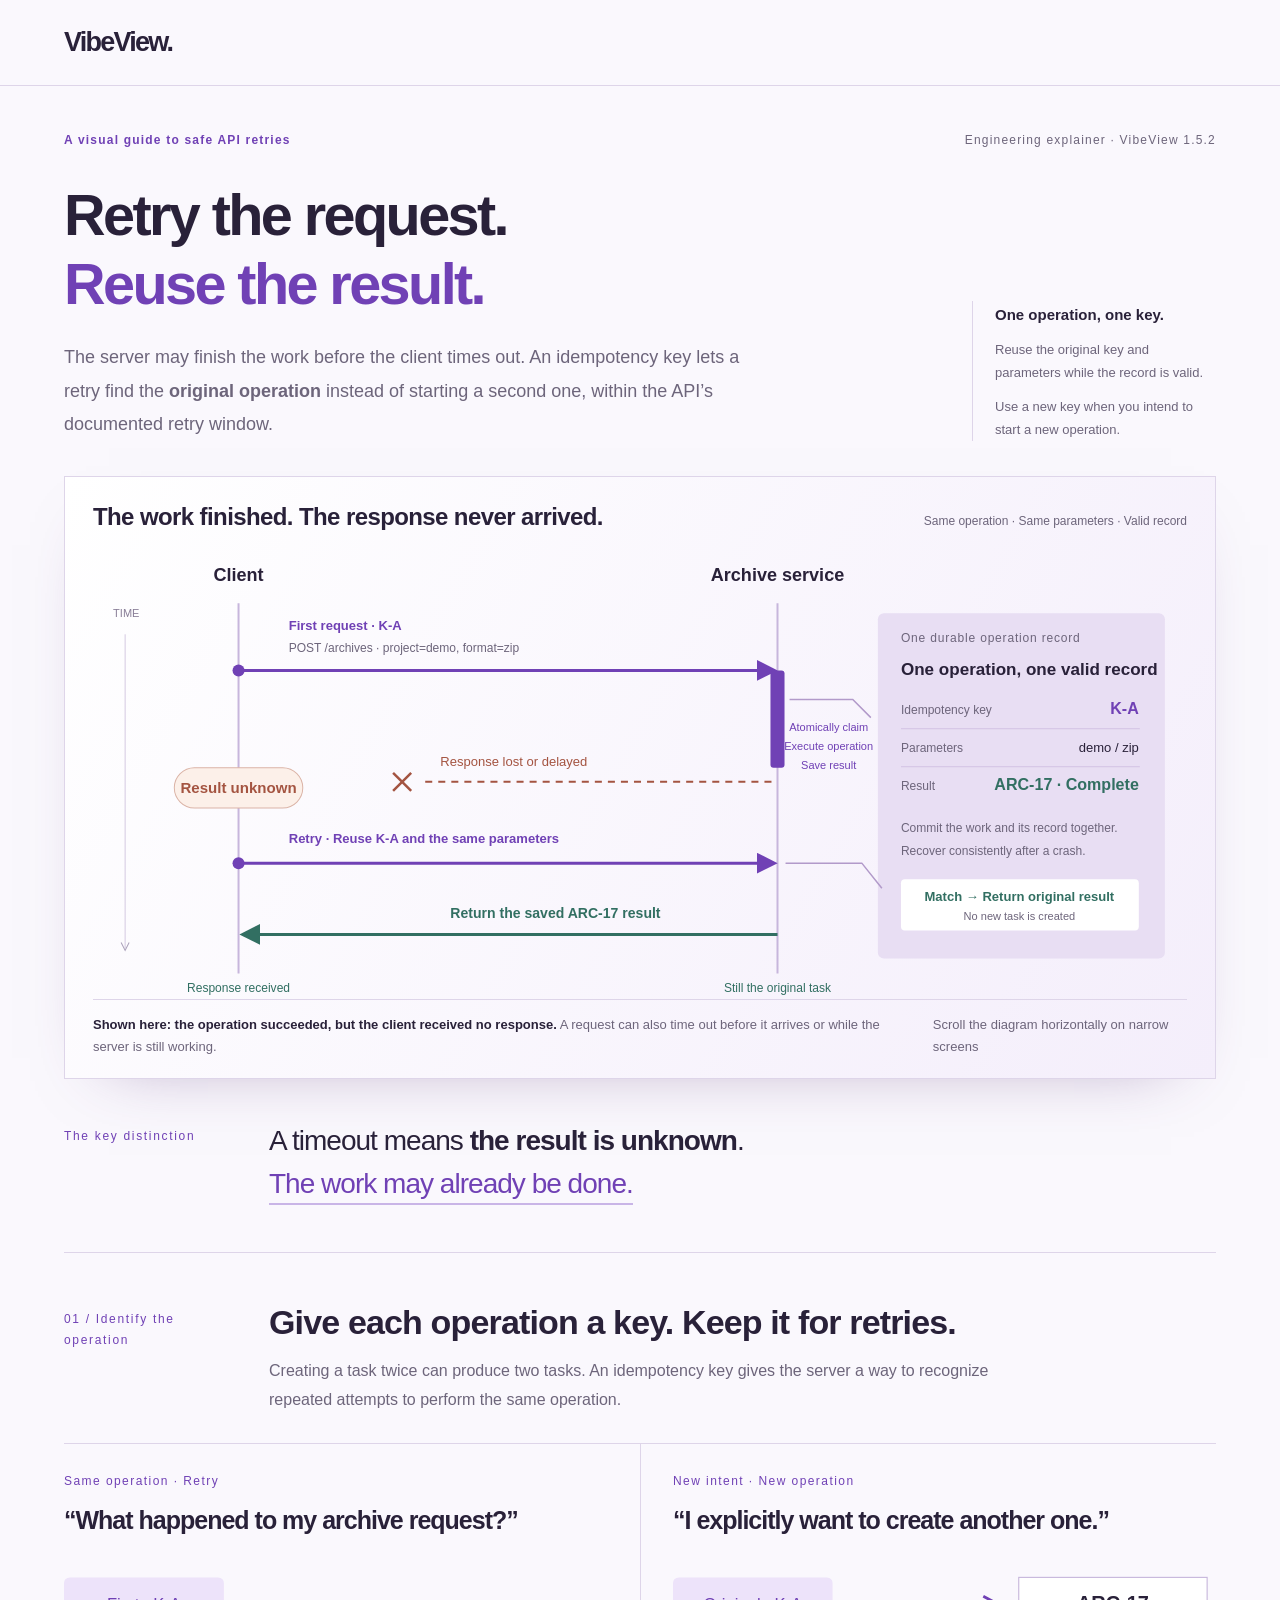
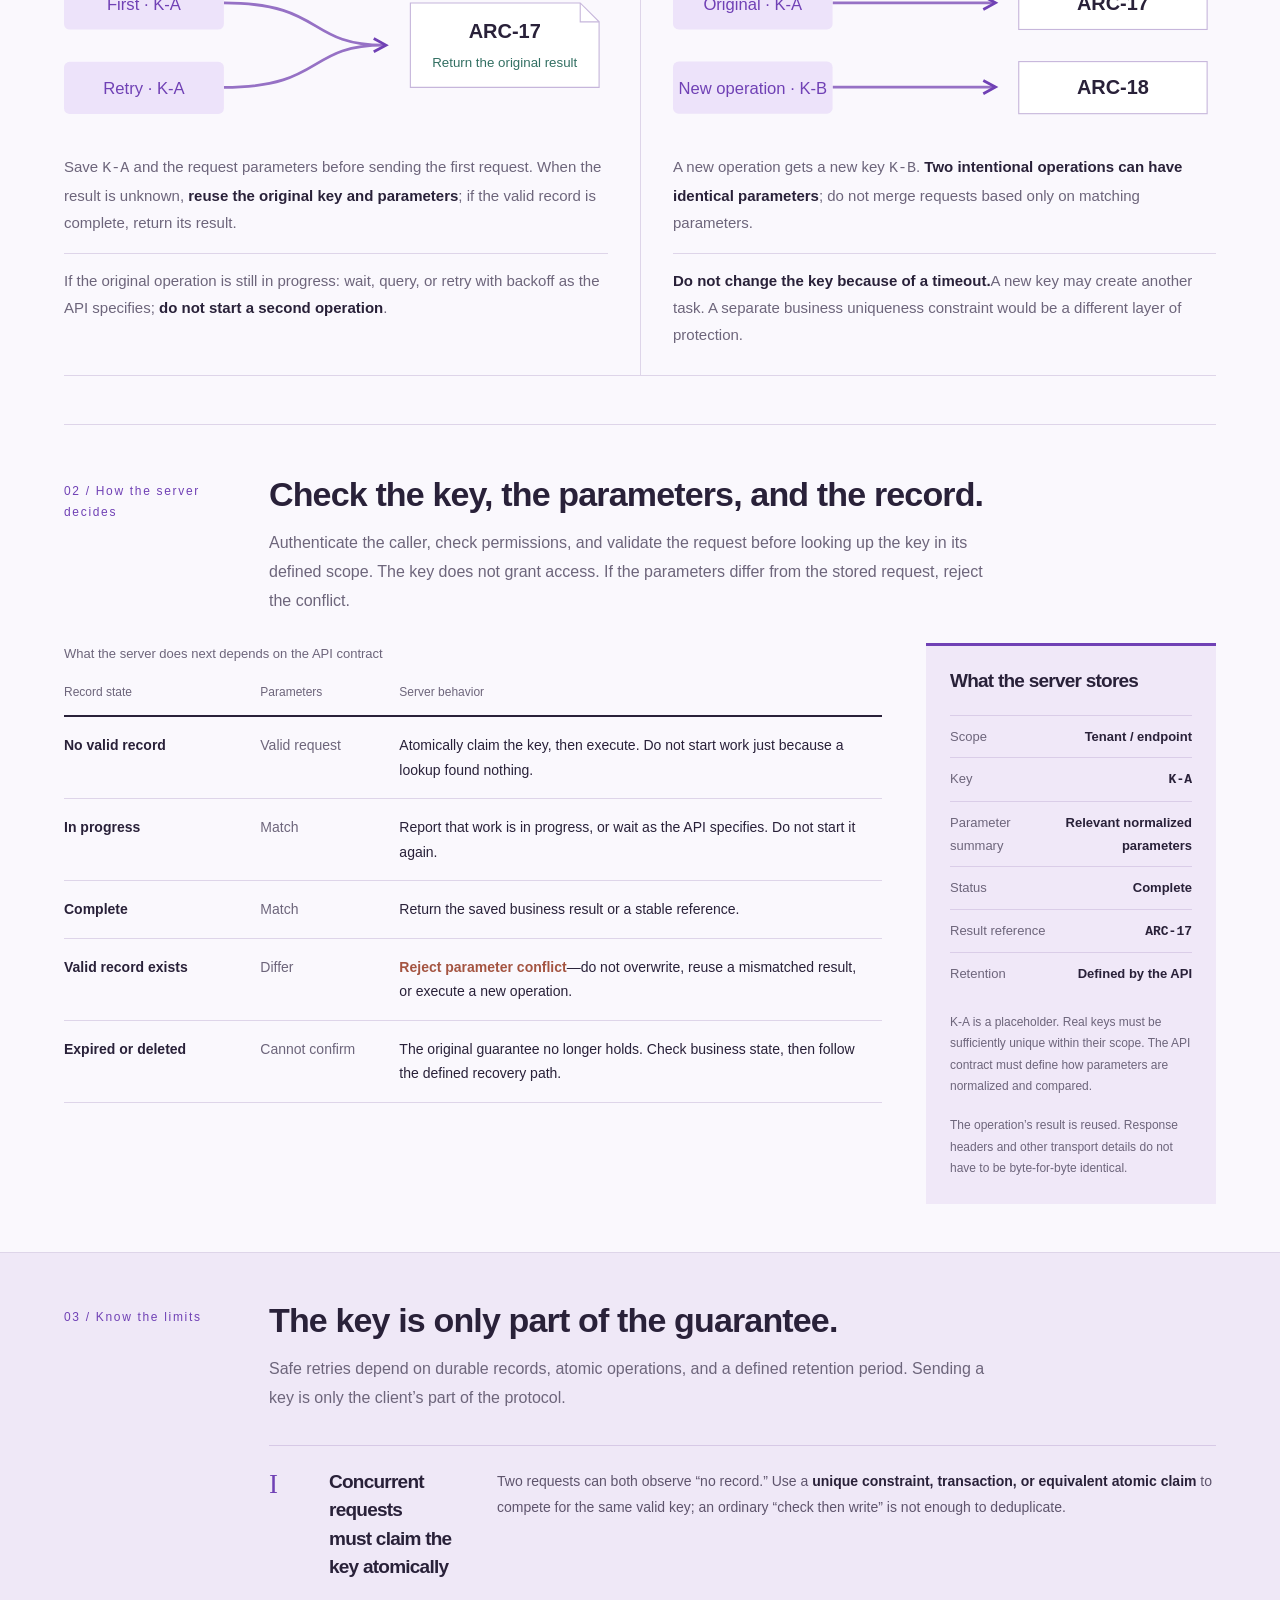
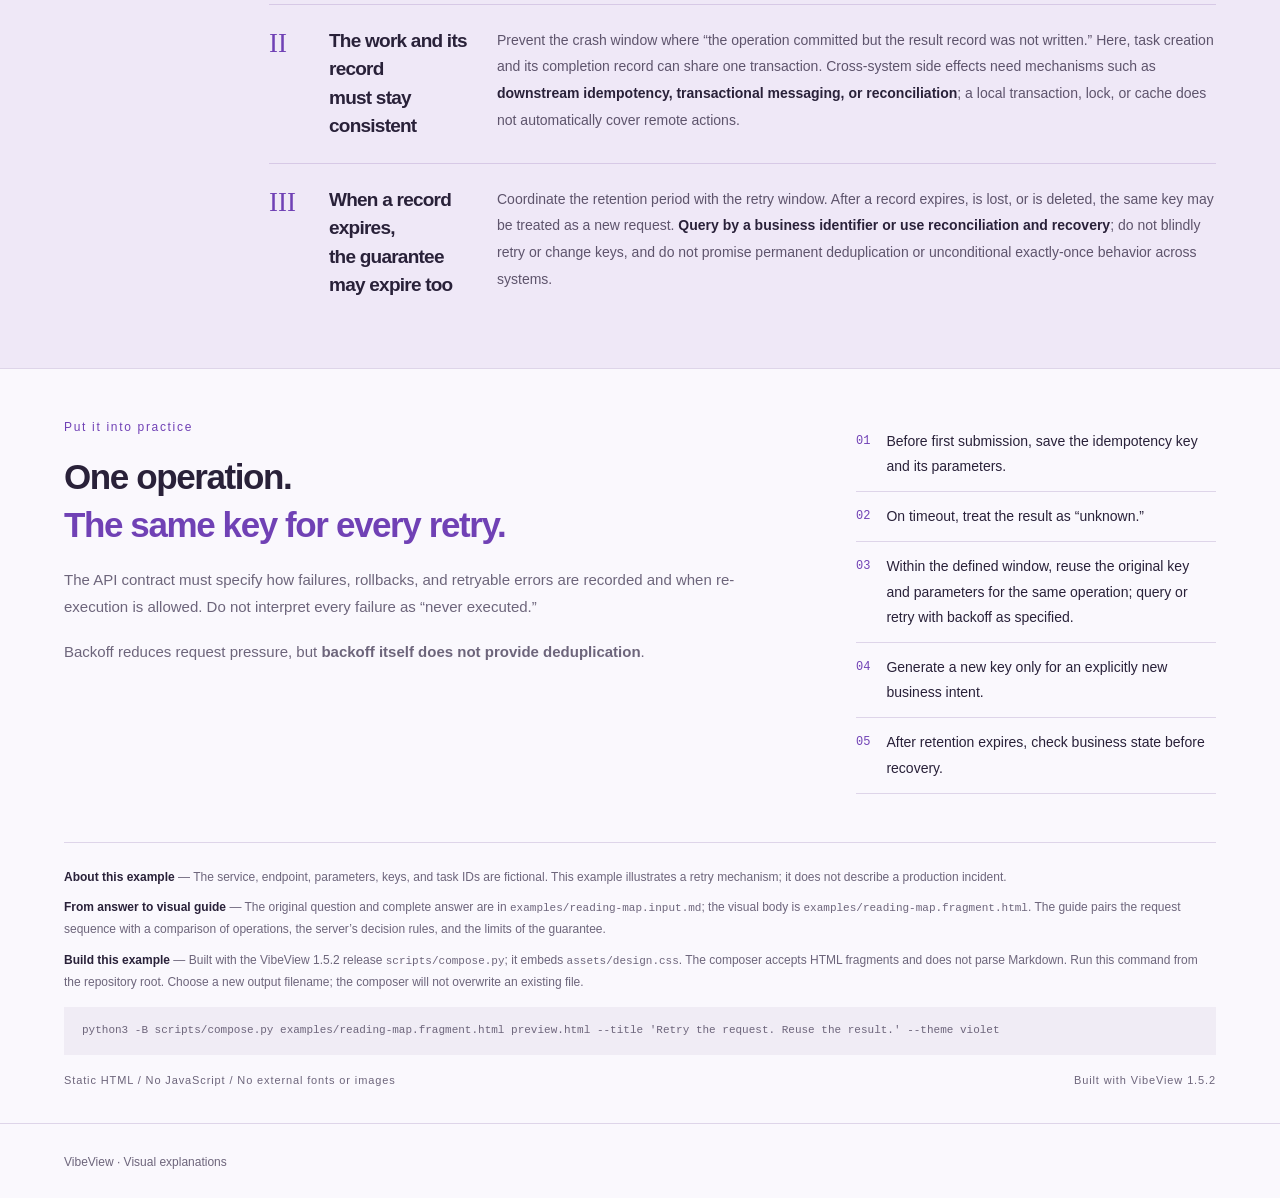
==== commit 05dda01f: "Rewrite VibeView for a visual English-language introduction" ====
--- a/docs/index.html
+++ b/docs/index.html
@@ -1,5 +1,5 @@
 <!doctype html>
-<html lang="en"><head><meta charset="utf-8"><meta name="viewport" content="width=device-width,initial-scale=1"><meta name="color-scheme" content="light"><meta http-equiv="Content-Security-Policy" content="default-src 'none'; style-src 'unsafe-inline'; img-src data:; base-uri 'none'"><title>VibeView · After a timeout, don’t do the same thing twice</title><style>/* VibeView design primitives: no prescribed page or section layout. */
+<html lang="en"><head><meta charset="utf-8"><meta name="viewport" content="width=device-width,initial-scale=1"><meta name="color-scheme" content="light"><meta http-equiv="Content-Security-Policy" content="default-src 'none'; style-src 'unsafe-inline'; img-src data:; base-uri 'none'"><title>VibeView · Retry the request. Reuse the result.</title><style>/* VibeView design primitives: no prescribed page or section layout. */
 :root{color-scheme:light;--vv-bg:#faf9fc;--vv-ink:#272638;--vv-muted:#696779;--vv-accent:#7553b7;--vv-soft:#ede5fa;--vv-secondary:#367d73;--vv-tint:#eaf4ef;--vv-line:#ded9e9;--vv-radius:22px;--vv-shadow:0 28px 70px -30px #55406e42;--vv-gap:32px}
 *{box-sizing:border-box}html{scroll-behavior:smooth;scroll-padding-top:30px}body{margin:0;background:var(--vv-bg);color:var(--vv-ink);font:17px/1.8 -apple-system,BlinkMacSystemFont,"PingFang SC","Microsoft YaHei",sans-serif;-webkit-font-smoothing:antialiased}
 body[data-theme="blue"]{--vv-bg:#f8fafc;--vv-ink:#253947;--vv-muted:#657985;--vv-accent:#3475a6;--vv-soft:#e2eff7;--vv-secondary:#ac7553;--vv-tint:#f8eee4;--vv-line:#d6e3eb;--vv-shadow:0 28px 70px -30px #35658042}
@@ -30,18 +30,18 @@
 </style>
 <div class="vv-wrap">
 <section class="rm-intro" aria-labelledby="reading-title">
-  <div class="rm-eyebrow"><strong>Turn complex answers into readable webpages</strong><span>Engineering explainer · VibeView 1.5.2</span></div>
+  <div class="rm-eyebrow"><strong>A visual guide to safe API retries</strong><span>Engineering explainer · VibeView 1.5.2</span></div>
   <div class="rm-hero">
-    <div><h1 id="reading-title">After a timeout,<br><span>don’t do the same thing twice</span></h1><p class="rm-deck">Why can a retry create a duplicate operation? The key is not “send it again,” but helping the server recognize whether this is a <strong>retry of the same operation</strong> or <strong>a new one</strong>.</p></div>
-    <aside class="rm-margin"><strong>Entirely fictional engineering scenario</strong><p>The “Paperboat Archive Service,” endpoint, keys, and task IDs are teaching examples, not a real product or incident.</p><p>This explains a mechanism; it makes no measured-benefit claim.</p></aside>
+    <div><h1 id="reading-title">Retry the request.<br><span>Reuse the result.</span></h1><p class="rm-deck">The server may finish the work before the client times out. An idempotency key lets a retry find the <strong>original operation</strong> instead of starting a second one, within the API’s documented retry window.</p></div>
+    <aside class="rm-margin"><strong>One operation, one key.</strong><p>Reuse the original key and parameters while the record is valid.</p><p>Use a new key when you intend to start a new operation.</p></aside>
   </div>
 </section>
 <figure class="rm-figure" aria-labelledby="sequence-title">
-  <div class="rm-figure-top"><h2 id="sequence-title">The work finished. The receipt never arrived.</h2><p>Same business operation · Same parameters · Within the retention window</p></div>
+  <div class="rm-figure-top"><h2 id="sequence-title">The work finished. The response never arrived.</h2><p>Same operation · Same parameters · Valid record</p></div>
   <div class="rm-diagram-scroll">
   <svg class="rm-diagram" viewBox="0 0 1090 450" xmlns="http://www.w3.org/2000/svg" role="img" aria-labelledby="flow-title flow-desc">
     <title id="flow-title">After a client timeout, retry with the same idempotency key and retrieve the original task result</title>
-    <desc id="flow-desc">Time flows downward. The client submits an archive request with K-A. The server atomically claims the key, creates ARC-17, and saves the result. The first success receipt is lost or delayed, so the client times out. The client retries with K-A and the same parameters; the valid record returns the original ARC-17 result without creating another task. This diagram assumes the server record and business commit stay consistent.</desc>
+    <desc id="flow-desc">Time flows downward. The client submits an archive request with K-A. The server atomically claims the key, creates ARC-17, and saves the result. The first response is lost or delayed, so the client times out. The client retries with K-A and the same parameters; the valid record returns the original ARC-17 result without creating another task. This diagram assumes the server record and business commit stay consistent.</desc>
     <defs>
       <marker id="arrow-violet" viewBox="0 0 10 10" refX="8" refY="5" markerWidth="7" markerHeight="7" orient="auto-start-reverse"><path d="M 0 0 L 10 5 L 0 10 Z" fill="#7041b5"></path></marker>
       <marker id="arrow-green" viewBox="0 0 10 10" refX="8" refY="5" markerWidth="7" markerHeight="7" orient="auto-start-reverse"><path d="M 0 0 L 10 5 L 0 10 Z" fill="#326f62"></path></marker>
@@ -49,7 +49,7 @@
     <rect x="782" y="66" width="286" height="344" rx="6" fill="#e8def3"></rect>
     <text x="145" y="34" text-anchor="middle" font-size="18" font-weight="650" fill="#292139">Client</text>
     <text x="682" y="34" text-anchor="middle" font-size="18" font-weight="650" fill="#292139">Archive service</text>
-    <text x="805" y="95" font-size="12" fill="#6d657b" letter-spacing="2">The server remembers the operation</text>
+    <text x="805" y="95" font-size="12" fill="#6d657b" letter-spacing=".8">One durable operation record</text>
     <line x1="145" y1="56" x2="145" y2="425" stroke="#c7b6dc" stroke-width="2"></line>
     <line x1="682" y1="56" x2="682" y2="425" stroke="#c7b6dc" stroke-width="2"></line>
     <line x1="32" y1="87" x2="32" y2="400" stroke="#d4c9e1"></line><path d="M28 394 L32 402 L36 394" fill="none" stroke="#aaa0b9"></path>
@@ -63,30 +63,30 @@
     <text x="805" y="242" font-size="12" fill="#6d657b">Result</text><text x="1042" y="242" text-anchor="end" font-size="16" font-weight="650" fill="#326f62">ARC-17 · Complete</text>
     <text x="715" y="183" font-size="11" fill="#7041b5" text-anchor="middle"><tspan x="733" dy="0">Atomically claim</tspan><tspan x="733" dy="19">Execute operation</tspan><tspan x="733" dy="19">Save result</tspan></text>
     <line x1="676" y1="234" x2="330" y2="234" stroke="#a45441" stroke-width="2" stroke-dasharray="7 6"></line><path d="M299 225 L317 243 M317 225 L299 243" stroke="#a45441" stroke-width="2.5"></path>
-    <text x="346" y="218" font-size="13" fill="#a45441">Success receipt lost or delayed</text>
-    <rect x="81" y="220" width="128" height="40" rx="20" fill="#fcf0e9" stroke="#dbb4a7"></rect><text x="145" y="245" text-anchor="middle" font-size="15" font-weight="600" fill="#a45441">Timeout ≠ Not executed</text>
-    <text x="805" y="284" font-size="12" fill="#6d657b">State and record must stay in sync.</text><text x="805" y="307" font-size="12" fill="#6d657b">A crash must not erase the deduplication record.</text>
+    <text x="346" y="218" font-size="13" fill="#a45441">Response lost or delayed</text>
+    <rect x="81" y="220" width="128" height="40" rx="20" fill="#fcf0e9" stroke="#dbb4a7"></rect><text x="145" y="245" text-anchor="middle" font-size="15" font-weight="600" fill="#a45441">Result unknown</text>
+    <text x="805" y="284" font-size="12" fill="#6d657b">Commit the work and its record together.</text><text x="805" y="307" font-size="12" fill="#6d657b">Recover consistently after a crash.</text>
     <text x="195" y="295" font-size="13" font-weight="600" fill="#7041b5">Retry · Reuse K-A and the same parameters</text>
     <line x1="145" y1="315" x2="678" y2="315" stroke="#7041b5" stroke-width="3" marker-end="url(#arrow-violet)"></line><circle cx="145" cy="315" r="6" fill="#7041b5"></circle>
     <path d="M690 315 L766 315 L786 340" fill="none" stroke="#b29aca" stroke-width="1.5"></path>
     <rect x="805" y="331" width="237" height="51" rx="4" fill="#fff"></rect><text x="923" y="353" text-anchor="middle" font-size="13" font-weight="600" fill="#326f62">Match → Return original result</text><text x="923" y="372" text-anchor="middle" font-size="11" fill="#6d657b">No new task is created</text>
     <line x1="682" y1="386" x2="150" y2="386" stroke="#326f62" stroke-width="3" marker-end="url(#arrow-green)"></line><text x="356" y="370" font-size="14" fill="#326f62" font-weight="600">Return the saved ARC-17 result</text>
-    <text x="145" y="443" text-anchor="middle" font-size="12" fill="#326f62">Result received</text><text x="682" y="443" text-anchor="middle" font-size="12" fill="#326f62">Still the original task</text>
+    <text x="145" y="443" text-anchor="middle" font-size="12" fill="#326f62">Response received</text><text x="682" y="443" text-anchor="middle" font-size="12" fill="#326f62">Still the original task</text>
   </svg>
   </div>
-  <figcaption><span><strong>This diagram shows one case: success with no receipt received.</strong> A timeout can also happen before arrival or while work is still in progress.</span><span>Scroll the diagram horizontally on narrow screens</span></figcaption>
+  <figcaption><span><strong>Shown here: the operation succeeded, but the client received no response.</strong> A request can also time out before it arrives or while the server is still working.</span><span>Scroll the diagram horizontally on narrow screens</span></figcaption>
 </figure>
-<div class="rm-thesis"><span class="vv-kicker">One intuition to correct</span><p>A timeout means <strong>you do not know the result yet</strong>;<br>it is not the server’s “undo” button. <em>Sending again does not mean executing again.</em></p></div>
+<div class="rm-thesis"><span class="vv-kicker">The key distinction</span><p>A timeout means <strong>the result is unknown</strong>.<br><em>The work may already be done.</em></p></div>
 <section class="rm-section" aria-labelledby="identity-title">
-  <div class="rm-heading"><span class="vv-kicker">01 / Identify the business intent</span><div><h2 id="identity-title">The key follows “this operation,” not “this transmission.”</h2><p>For a create operation that is not naturally idempotent, treating every arrival as new can create duplicate tasks. An idempotency key maps repeated transmissions back to the same business intent.</p></div></div>
+  <div class="rm-heading"><span class="vv-kicker">01 / Identify the operation</span><div><h2 id="identity-title">Give each operation a key. Keep it for retries.</h2><p>Creating a task twice can produce two tasks. An idempotency key gives the server a way to recognize repeated attempts to perform the same operation.</p></div></div>
   <div class="rm-compare">
-    <article class="rm-case"><div class="rm-case-label">Same operation · Retry</div><h3>“Is the archive I just requested ready?”</h3>
+    <article class="rm-case"><div class="rm-case-label">Same operation · Retry</div><h3>“What happened to my archive request?”</h3>
       <svg class="rm-mini" viewBox="0 0 490 165" xmlns="http://www.w3.org/2000/svg" role="img" aria-label="The first K-A request and retry K-A converge on the same task, ARC-17">
         <path d="M144 45 C235 45 218 83 288 83 M144 121 C235 121 218 83 288 83" fill="none" stroke="#9671c5" stroke-width="2.5"></path><path d="M279 77 L290 83 L279 89" fill="none" stroke="#7041b5" stroke-width="2.5"></path>
         <rect x="0" y="22" width="144" height="47" rx="5" fill="#ede3fa"></rect><rect x="0" y="98" width="144" height="47" rx="5" fill="#ede3fa"></rect><text x="72" y="51" text-anchor="middle" font-size="15" fill="#7041b5">First · K-A</text><text x="72" y="127" text-anchor="middle" font-size="15" fill="#7041b5">Retry · K-A</text>
-        <path d="M312 45 L465 45 L482 62 L482 121 L312 121 Z" fill="#fff" stroke="#c6b6db"></path><path d="M465 45 L465 62 L482 62" fill="none" stroke="#c6b6db"></path><text x="397" y="77" text-anchor="middle" font-size="18" font-weight="600" fill="#292139">ARC-17</text><text x="397" y="103" text-anchor="middle" font-size="12" fill="#326f62">Reuse the same business result</text>
+        <path d="M312 45 L465 45 L482 62 L482 121 L312 121 Z" fill="#fff" stroke="#c6b6db"></path><path d="M465 45 L465 62 L482 62" fill="none" stroke="#c6b6db"></path><text x="397" y="77" text-anchor="middle" font-size="18" font-weight="600" fill="#292139">ARC-17</text><text x="397" y="103" text-anchor="middle" font-size="12" fill="#326f62">Return the original result</text>
       </svg>
-      <p>Save before the first submission <code>K-A</code> and its parameters. When the result is unknown, <strong>reuse the original key and parameters</strong>; if the valid record is complete, return its result.</p><p class="rm-case-note">If the original operation is still in progress: wait, query, or retry with backoff as the API specifies; <strong>do not start a second operation</strong>.</p>
+      <p>Save <code>K-A</code> and the request parameters before sending the first request. When the result is unknown, <strong>reuse the original key and parameters</strong>; if the valid record is complete, return its result.</p><p class="rm-case-note">If the original operation is still in progress: wait, query, or retry with backoff as the API specifies; <strong>do not start a second operation</strong>.</p>
     </article>
     <article class="rm-case"><div class="rm-case-label">New intent · New operation</div><h3>“I explicitly want to create another one.”</h3>
       <svg class="rm-mini" viewBox="0 0 490 165" xmlns="http://www.w3.org/2000/svg" role="img" aria-label="K-A maps to ARC-17; new key K-B maps to a separate task, ARC-18">
@@ -94,43 +94,43 @@
         <rect x="0" y="22" width="144" height="47" rx="5" fill="#ede3fa"></rect><rect x="0" y="98" width="144" height="47" rx="5" fill="#ede3fa"></rect><text x="72" y="51" text-anchor="middle" font-size="15" fill="#7041b5">Original · K-A</text><text x="72" y="127" text-anchor="middle" font-size="15" fill="#7041b5">New operation · K-B</text>
         <rect x="312" y="22" width="170" height="47" fill="#fff" stroke="#c6b6db"></rect><rect x="312" y="98" width="170" height="47" fill="#fff" stroke="#c6b6db"></rect><text x="397" y="51" text-anchor="middle" font-size="18" font-weight="600" fill="#292139">ARC-17</text><text x="397" y="127" text-anchor="middle" font-size="18" font-weight="600" fill="#292139">ARC-18</text>
       </svg>
-      <p>Only an explicitly new business intent gets a new key <code>K-B</code>. <strong>The same parameters can still mean a different operation</strong>; do not merge requests based only on matching parameters.</p><p class="rm-case-note"><strong class="rm-caution">Do not change the key because of a timeout.</strong>A new key may create another task. A separate business uniqueness constraint would be a different layer of protection.</p>
+      <p>A new operation gets a new key <code>K-B</code>. <strong>Two intentional operations can have identical parameters</strong>; do not merge requests based only on matching parameters.</p><p class="rm-case-note"><strong class="rm-caution">Do not change the key because of a timeout.</strong>A new key may create another task. A separate business uniqueness constraint would be a different layer of protection.</p>
     </article>
   </div>
 </section>
 <section class="rm-section" aria-labelledby="contract-title">
-  <div class="rm-heading"><span class="vv-kicker">02 / How the server decides</span><div><h2 id="contract-title">Recognize the key, then check parameters and state.</h2><p>Validate identity, authorization, and parameters first, then look up a record in the defined scope. A key is not an access credential. Reject the same key with different parameters; do not overwrite the record or silently repeat the work.</p></div></div>
+  <div class="rm-heading"><span class="vv-kicker">02 / How the server decides</span><div><h2 id="contract-title">Check the key, the parameters, and the record.</h2><p>Authenticate the caller, check permissions, and validate the request before looking up the key in its defined scope. The key does not grant access. If the parameters differ from the stored request, reject the conflict.</p></div></div>
   <div class="rm-contract">
-    <table class="rm-table"><caption class="vv-note" style="text-align:left;margin-bottom:16px">Processing rules after arrival · The server contract governs</caption><thead><tr><th scope="col">Record state</th><th scope="col">Parameters</th><th scope="col">Server behavior</th></tr></thead><tbody>
+    <table class="rm-table"><caption class="vv-note" style="text-align:left;margin-bottom:16px">What the server does next depends on the API contract</caption><thead><tr><th scope="col">Record state</th><th scope="col">Parameters</th><th scope="col">Server behavior</th></tr></thead><tbody>
       <tr><td>No valid record</td><td>Valid request</td><td>Atomically claim the key, then execute. Do not start work just because a lookup found nothing.</td></tr>
-      <tr><td>In progress</td><td>Match</td><td>Return a recognizable in-progress state or wait as specified; do not execute again.</td></tr>
+      <tr><td>In progress</td><td>Match</td><td>Report that work is in progress, or wait as the API specifies. Do not start it again.</td></tr>
       <tr><td>Complete</td><td>Match</td><td>Return the saved business result or a stable reference.</td></tr>
       <tr><td>Valid record exists</td><td>Differ</td><td><strong class="rm-caution">Reject parameter conflict</strong>—do not overwrite, reuse a mismatched result, or execute a new operation.</td></tr>
       <tr><td>Expired or deleted</td><td>Cannot confirm</td><td>The original guarantee no longer holds. Check business state, then follow the defined recovery path.</td></tr>
     </tbody></table>
-    <aside class="rm-record"><h3>Anatomy of a record</h3><dl><div><dt>Scope</dt><dd>Tenant / endpoint</dd></div><div><dt>Key</dt><dd><code>K-A</code></dd></div><div><dt>Parameter summary</dt><dd>Normalized key parameters</dd></div><div><dt>Status</dt><dd>Complete</dd></div><div><dt>Result reference</dt><dd><code>ARC-17</code></dd></div><div><dt>Retention</dt><dd>Defined by the API</dd></div></dl><p>The key is a teaching placeholder; production keys must be unique enough within their scope. The contract must define parameter normalization and comparison.</p><p>The business result is reused; not every transport header or response byte has to match.</p></aside>
+    <aside class="rm-record"><h3>What the server stores</h3><dl><div><dt>Scope</dt><dd>Tenant / endpoint</dd></div><div><dt>Key</dt><dd><code>K-A</code></dd></div><div><dt>Parameter summary</dt><dd>Relevant normalized parameters</dd></div><div><dt>Status</dt><dd>Complete</dd></div><div><dt>Result reference</dt><dd><code>ARC-17</code></dd></div><div><dt>Retention</dt><dd>Defined by the API</dd></div></dl><p>K-A is a placeholder. Real keys must be sufficiently unique within their scope. The API contract must define how parameters are normalized and compared.</p><p>The operation’s result is reused. Response headers and other transport details do not have to be byte-for-byte identical.</p></aside>
   </div>
 </section>
 </div>
 <section class="rm-boundaries" aria-labelledby="boundary-title"><div class="vv-wrap">
-  <div class="rm-heading"><span class="vv-kicker">03 / Guarantees have limits</span><div><h2 id="boundary-title">A request header does not mean “execute exactly once forever.”</h2><p>Idempotency depends on server records, atomicity, and retention. The client sending a key is only the start of the protocol.</p></div></div>
+  <div class="rm-heading"><span class="vv-kicker">03 / Know the limits</span><div><h2 id="boundary-title">The key is only part of the guarantee.</h2><p>Safe retries depend on durable records, atomic operations, and a defined retention period. Sending a key is only the client’s part of the protocol.</p></div></div>
   <div class="rm-boundary-list">
-    <article class="rm-boundary"><span class="rm-number">I</span><h3>Under concurrency,<br>only one worker can execute</h3><p>Two requests can both observe “no record.” Use a <strong>unique constraint, transaction, or equivalent atomic claim</strong> to compete for the same valid key; an ordinary “check then write” is not enough to deduplicate.</p></article>
-    <article class="rm-boundary"><span class="rm-number">II</span><h3>The operation and record<br>cannot succeed separately</h3><p>Prevent the crash window where “the operation committed but the result record was not written.” Here, task creation and its completion record can share one transaction. Cross-system side effects need mechanisms such as <strong>downstream idempotency, transactional messaging, or reconciliation</strong>; a local transaction, lock, or cache does not automatically cover remote actions.</p></article>
+    <article class="rm-boundary"><span class="rm-number">I</span><h3>Concurrent requests<br>must claim the key atomically</h3><p>Two requests can both observe “no record.” Use a <strong>unique constraint, transaction, or equivalent atomic claim</strong> to compete for the same valid key; an ordinary “check then write” is not enough to deduplicate.</p></article>
+    <article class="rm-boundary"><span class="rm-number">II</span><h3>The work and its record<br>must stay consistent</h3><p>Prevent the crash window where “the operation committed but the result record was not written.” Here, task creation and its completion record can share one transaction. Cross-system side effects need mechanisms such as <strong>downstream idempotency, transactional messaging, or reconciliation</strong>; a local transaction, lock, or cache does not automatically cover remote actions.</p></article>
     <article class="rm-boundary"><span class="rm-number">III</span><h3>When a record expires,<br>the guarantee may expire too</h3><p>Coordinate the retention period with the retry window. After a record expires, is lost, or is deleted, the same key may be treated as a new request. <strong>Query by a business identifier or use reconciliation and recovery</strong>; do not blindly retry or change keys, and do not promise permanent deduplication or unconditional exactly-once behavior across systems.</p></article>
   </div>
 </div></section>
 <div class="vv-wrap">
 <section class="rm-ending" aria-labelledby="takeaway-title">
-  <div><div class="vv-kicker">Keep this rule</div><h2 id="takeaway-title">Retries repeat a transmission,<br><span class="vv-accent">not the business intent.</span></h2><p>The API contract must specify how failures, rollbacks, and retryable errors are recorded and when re-execution is allowed. Do not interpret every failure as “never executed.”</p><p>Backoff reduces request pressure, but <strong>backoff itself does not provide deduplication</strong>.</p></div>
+  <div><div class="vv-kicker">Put it into practice</div><h2 id="takeaway-title">One operation.<br><span class="vv-accent">The same key for every retry.</span></h2><p>The API contract must specify how failures, rollbacks, and retryable errors are recorded and when re-execution is allowed. Do not interpret every failure as “never executed.”</p><p>Backoff reduces request pressure, but <strong>backoff itself does not provide deduplication</strong>.</p></div>
   <ol class="rm-checklist"><li><span>Before first submission, save the idempotency key and its parameters.</span></li><li><span>On timeout, treat the result as “unknown.”</span></li><li><span>Within the defined window, reuse the original key and parameters for the same operation; query or retry with backoff as specified.</span></li><li><span>Generate a new key only for an explicitly new business intent.</span></li><li><span>After retention expires, check business state before recovery.</span></li></ol>
 </section>
 <section class="rm-source" aria-label="Example source and reproduction">
-  <p><strong>About this example</strong>　All business names, endpoints, parameters, keys, task IDs, and interactions here are fictional teaching examples. No real incident attribution, measured data, or quantitative benefit is claimed.</p>
-  <p><strong>From a complex answer to a reading page</strong>　The original question and complete answer are in <code>examples/reading-map.input.md</code>; the visual body is <code>examples/reading-map.fragment.html</code>. The page unfolds the request relationship, business-intent comparison, processing rules, and guarantee limits instead of splitting long text into small cards.</p>
-  <p><strong>Build method</strong>　Built with the VibeView 1.5.2 release <code>scripts/compose.py</code>; it embeds <code>assets/design.css</code>. The composer accepts HTML fragments and does not parse Markdown. Run the command below from the project root;  <code>docs</code> must exist and the destination file must not.</p>
-  <pre><code>python3 -B scripts/compose.py examples/reading-map.fragment.html docs/index.html --title 'After a timeout, don’t do the same thing twice' --theme violet</code></pre>
-  <div class="rm-footerline"><span>Static HTML / No JavaScript / No external fonts or images</span><span>Reproducible reading example · 1.5.2</span></div>
+  <p><strong>About this example</strong> — The service, endpoint, parameters, keys, and task IDs are fictional. This example illustrates a retry mechanism; it does not describe a production incident.</p>
+  <p><strong>From answer to visual guide</strong> — The original question and complete answer are in <code>examples/reading-map.input.md</code>; the visual body is <code>examples/reading-map.fragment.html</code>. The guide pairs the request sequence with a comparison of operations, the server’s decision rules, and the limits of the guarantee.</p>
+  <p><strong>Build this example</strong> — Built with the VibeView 1.5.2 release <code>scripts/compose.py</code>; it embeds <code>assets/design.css</code>. The composer accepts HTML fragments and does not parse Markdown. Run this command from the repository root. Choose a new output filename; the composer will not overwrite an existing file.</p>
+  <pre><code>python3 -B scripts/compose.py examples/reading-map.fragment.html preview.html --title 'Retry the request. Reuse the result.' --theme violet</code></pre>
+  <div class="rm-footerline"><span>Static HTML / No JavaScript / No external fonts or images</span><span>Built with VibeView 1.5.2</span></div>
 </section>
 </div>
-</main><footer class="vv-footer"><div class="vv-wrap">VibeView · Visual reading</div></footer></body></html>+</main><footer class="vv-footer"><div class="vv-wrap">VibeView · Visual explanations</div></footer></body></html>
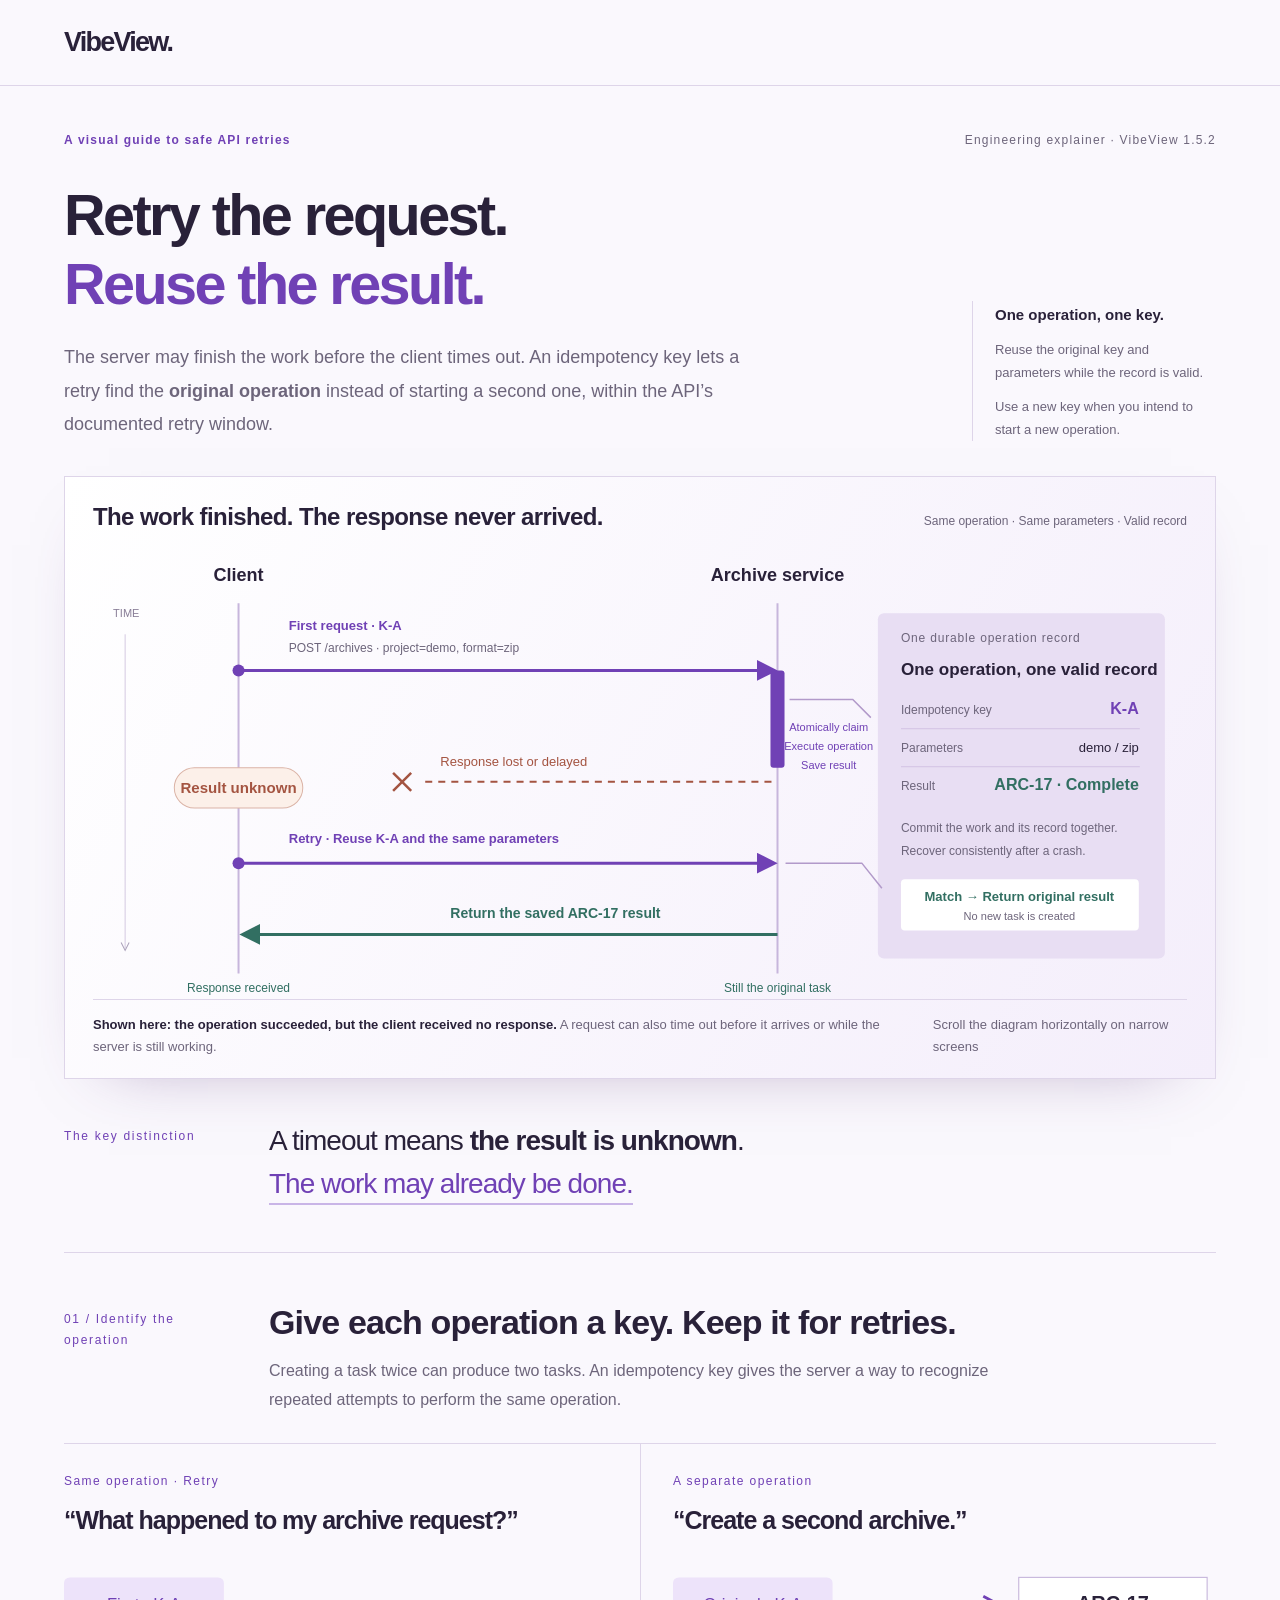
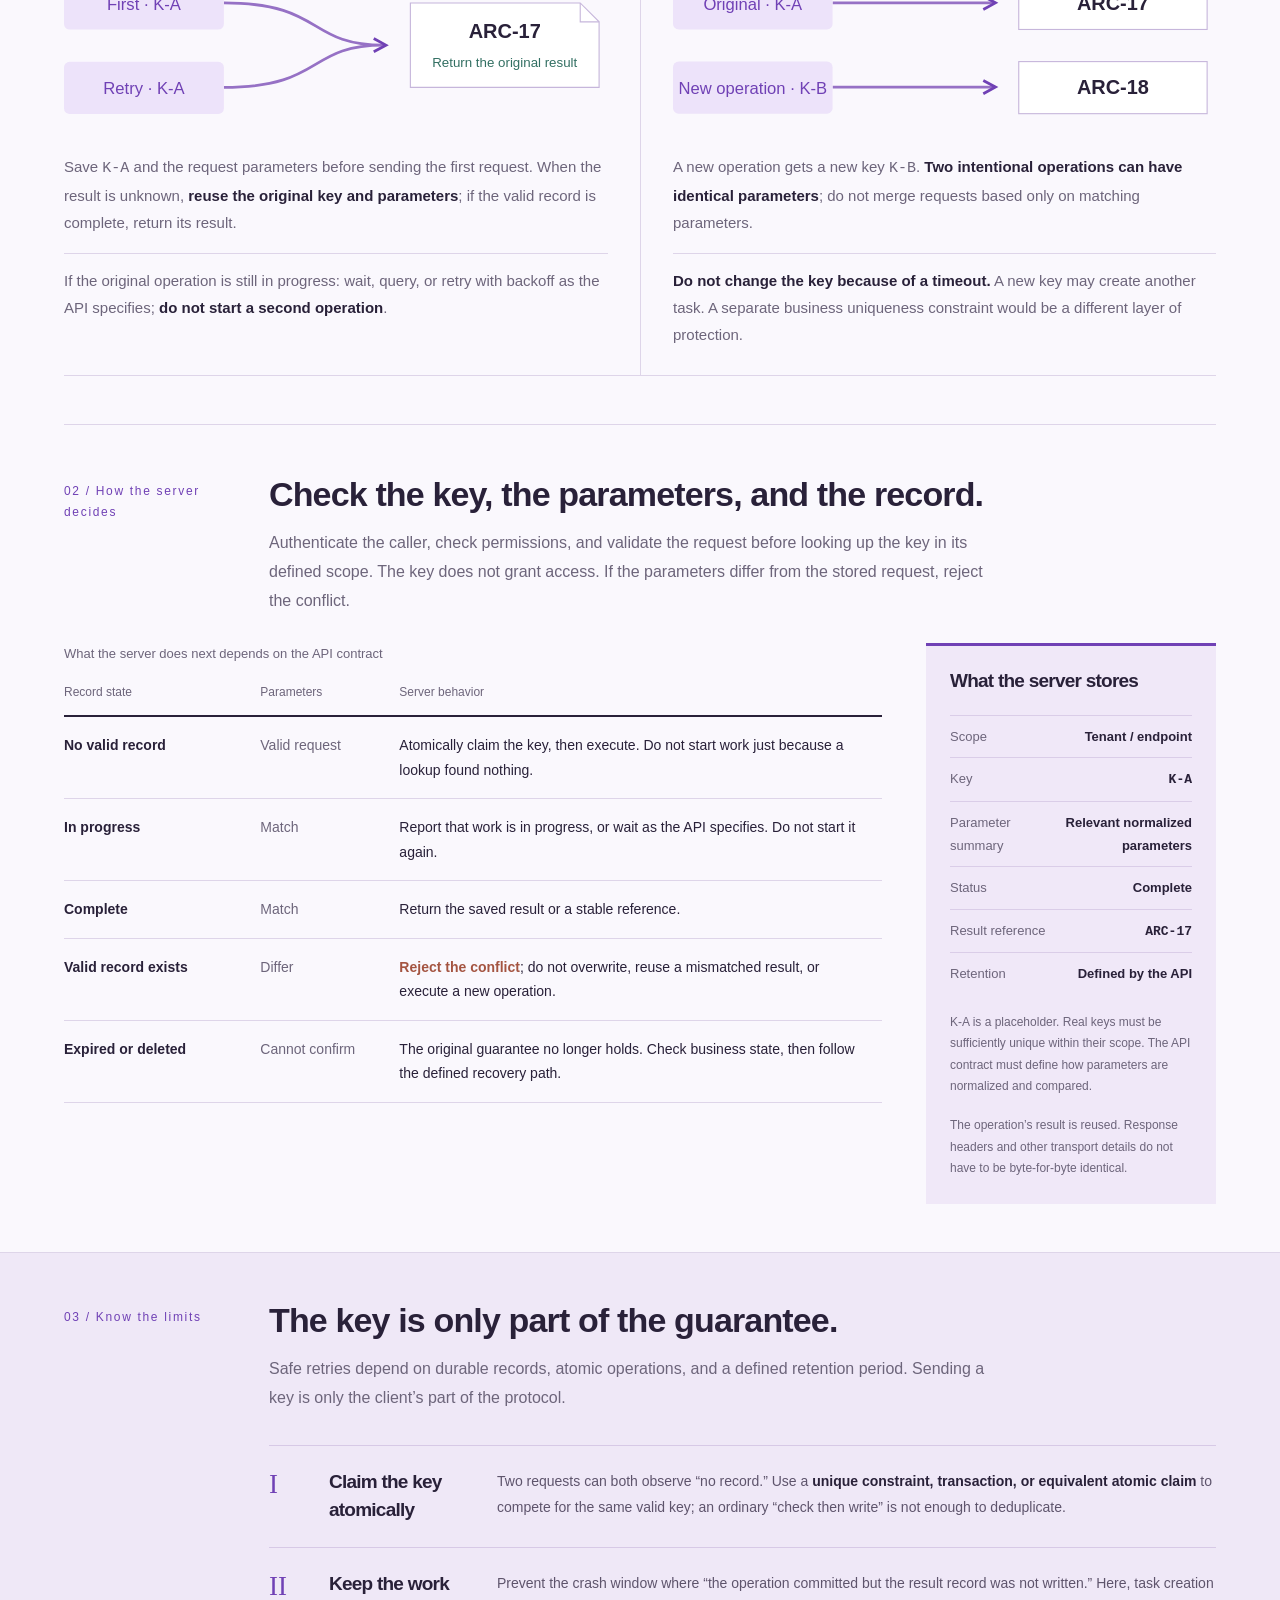
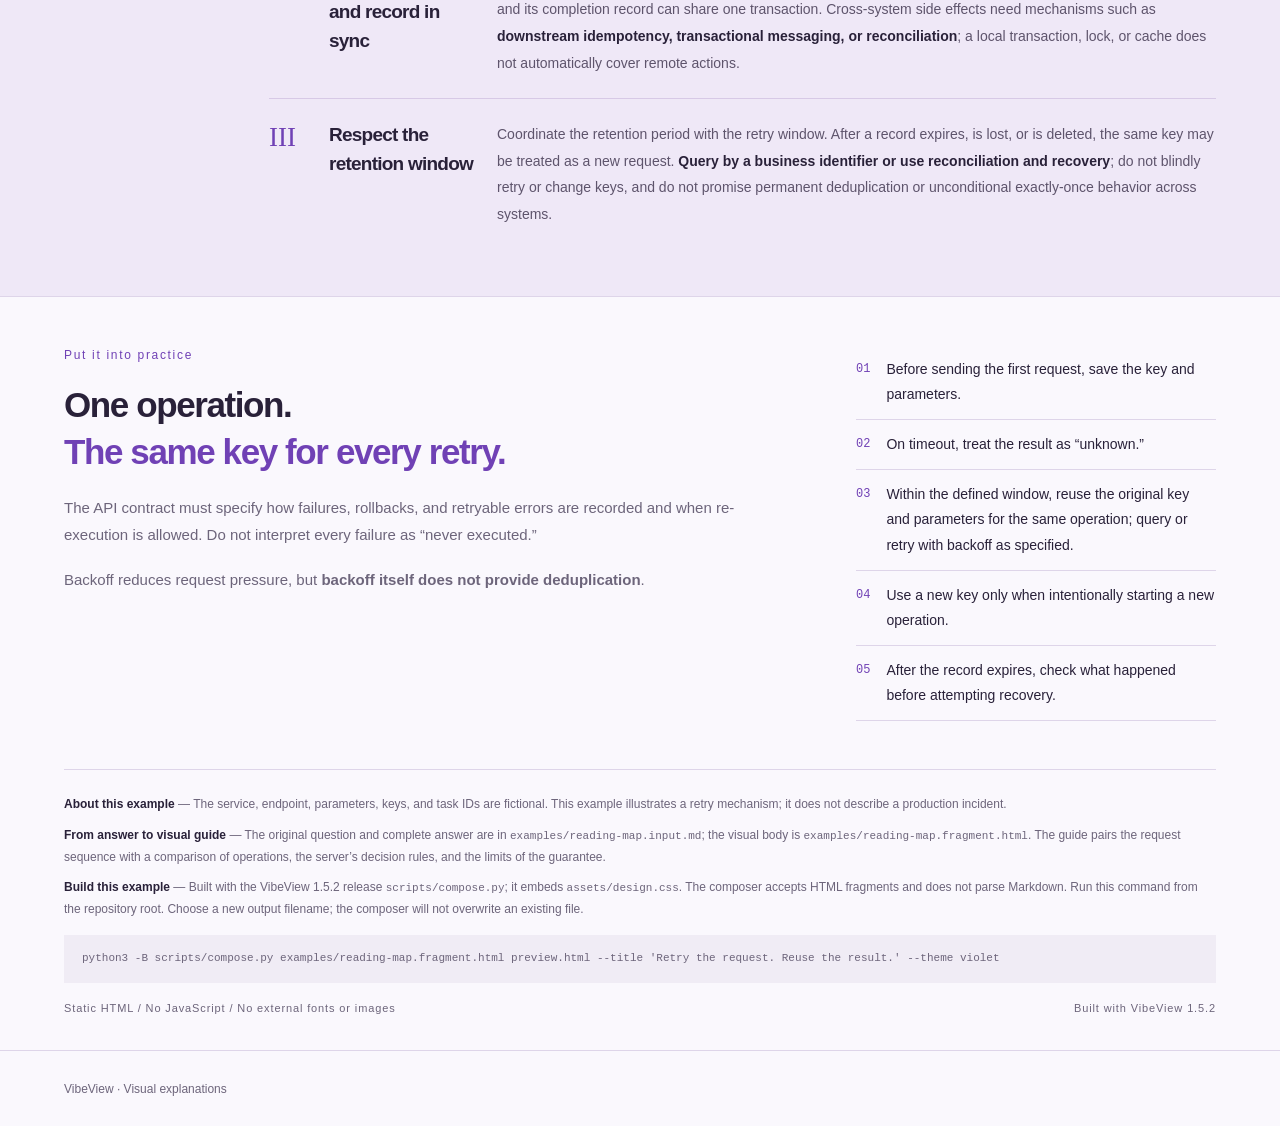
==== commit e5569bb8: "Link the live demo and refresh the README screenshot" ====
--- a/docs/index.html
+++ b/docs/index.html
@@ -88,13 +88,13 @@
       </svg>
       <p>Save <code>K-A</code> and the request parameters before sending the first request. When the result is unknown, <strong>reuse the original key and parameters</strong>; if the valid record is complete, return its result.</p><p class="rm-case-note">If the original operation is still in progress: wait, query, or retry with backoff as the API specifies; <strong>do not start a second operation</strong>.</p>
     </article>
-    <article class="rm-case"><div class="rm-case-label">New intent · New operation</div><h3>“I explicitly want to create another one.”</h3>
+    <article class="rm-case"><div class="rm-case-label">A separate operation</div><h3>“Create a second archive.”</h3>
       <svg class="rm-mini" viewBox="0 0 490 165" xmlns="http://www.w3.org/2000/svg" role="img" aria-label="K-A maps to ARC-17; new key K-B maps to a separate task, ARC-18">
         <path d="M144 45 L290 45 M144 121 L290 121" fill="none" stroke="#9671c5" stroke-width="2.5"></path><path d="M280 39 L291 45 L280 51 M280 115 L291 121 L280 127" fill="none" stroke="#7041b5" stroke-width="2.5"></path>
         <rect x="0" y="22" width="144" height="47" rx="5" fill="#ede3fa"></rect><rect x="0" y="98" width="144" height="47" rx="5" fill="#ede3fa"></rect><text x="72" y="51" text-anchor="middle" font-size="15" fill="#7041b5">Original · K-A</text><text x="72" y="127" text-anchor="middle" font-size="15" fill="#7041b5">New operation · K-B</text>
         <rect x="312" y="22" width="170" height="47" fill="#fff" stroke="#c6b6db"></rect><rect x="312" y="98" width="170" height="47" fill="#fff" stroke="#c6b6db"></rect><text x="397" y="51" text-anchor="middle" font-size="18" font-weight="600" fill="#292139">ARC-17</text><text x="397" y="127" text-anchor="middle" font-size="18" font-weight="600" fill="#292139">ARC-18</text>
       </svg>
-      <p>A new operation gets a new key <code>K-B</code>. <strong>Two intentional operations can have identical parameters</strong>; do not merge requests based only on matching parameters.</p><p class="rm-case-note"><strong class="rm-caution">Do not change the key because of a timeout.</strong>A new key may create another task. A separate business uniqueness constraint would be a different layer of protection.</p>
+      <p>A new operation gets a new key <code>K-B</code>. <strong>Two intentional operations can have identical parameters</strong>; do not merge requests based only on matching parameters.</p><p class="rm-case-note"><strong class="rm-caution">Do not change the key because of a timeout.</strong> A new key may create another task. A separate business uniqueness constraint would be a different layer of protection.</p>
     </article>
   </div>
 </section>
@@ -104,8 +104,8 @@
     <table class="rm-table"><caption class="vv-note" style="text-align:left;margin-bottom:16px">What the server does next depends on the API contract</caption><thead><tr><th scope="col">Record state</th><th scope="col">Parameters</th><th scope="col">Server behavior</th></tr></thead><tbody>
       <tr><td>No valid record</td><td>Valid request</td><td>Atomically claim the key, then execute. Do not start work just because a lookup found nothing.</td></tr>
       <tr><td>In progress</td><td>Match</td><td>Report that work is in progress, or wait as the API specifies. Do not start it again.</td></tr>
-      <tr><td>Complete</td><td>Match</td><td>Return the saved business result or a stable reference.</td></tr>
-      <tr><td>Valid record exists</td><td>Differ</td><td><strong class="rm-caution">Reject parameter conflict</strong>—do not overwrite, reuse a mismatched result, or execute a new operation.</td></tr>
+      <tr><td>Complete</td><td>Match</td><td>Return the saved result or a stable reference.</td></tr>
+      <tr><td>Valid record exists</td><td>Differ</td><td><strong class="rm-caution">Reject the conflict</strong>; do not overwrite, reuse a mismatched result, or execute a new operation.</td></tr>
       <tr><td>Expired or deleted</td><td>Cannot confirm</td><td>The original guarantee no longer holds. Check business state, then follow the defined recovery path.</td></tr>
     </tbody></table>
     <aside class="rm-record"><h3>What the server stores</h3><dl><div><dt>Scope</dt><dd>Tenant / endpoint</dd></div><div><dt>Key</dt><dd><code>K-A</code></dd></div><div><dt>Parameter summary</dt><dd>Relevant normalized parameters</dd></div><div><dt>Status</dt><dd>Complete</dd></div><div><dt>Result reference</dt><dd><code>ARC-17</code></dd></div><div><dt>Retention</dt><dd>Defined by the API</dd></div></dl><p>K-A is a placeholder. Real keys must be sufficiently unique within their scope. The API contract must define how parameters are normalized and compared.</p><p>The operation’s result is reused. Response headers and other transport details do not have to be byte-for-byte identical.</p></aside>
@@ -115,15 +115,15 @@
 <section class="rm-boundaries" aria-labelledby="boundary-title"><div class="vv-wrap">
   <div class="rm-heading"><span class="vv-kicker">03 / Know the limits</span><div><h2 id="boundary-title">The key is only part of the guarantee.</h2><p>Safe retries depend on durable records, atomic operations, and a defined retention period. Sending a key is only the client’s part of the protocol.</p></div></div>
   <div class="rm-boundary-list">
-    <article class="rm-boundary"><span class="rm-number">I</span><h3>Concurrent requests<br>must claim the key atomically</h3><p>Two requests can both observe “no record.” Use a <strong>unique constraint, transaction, or equivalent atomic claim</strong> to compete for the same valid key; an ordinary “check then write” is not enough to deduplicate.</p></article>
-    <article class="rm-boundary"><span class="rm-number">II</span><h3>The work and its record<br>must stay consistent</h3><p>Prevent the crash window where “the operation committed but the result record was not written.” Here, task creation and its completion record can share one transaction. Cross-system side effects need mechanisms such as <strong>downstream idempotency, transactional messaging, or reconciliation</strong>; a local transaction, lock, or cache does not automatically cover remote actions.</p></article>
-    <article class="rm-boundary"><span class="rm-number">III</span><h3>When a record expires,<br>the guarantee may expire too</h3><p>Coordinate the retention period with the retry window. After a record expires, is lost, or is deleted, the same key may be treated as a new request. <strong>Query by a business identifier or use reconciliation and recovery</strong>; do not blindly retry or change keys, and do not promise permanent deduplication or unconditional exactly-once behavior across systems.</p></article>
+    <article class="rm-boundary"><span class="rm-number">I</span><h3>Claim the key<br>atomically</h3><p>Two requests can both observe “no record.” Use a <strong>unique constraint, transaction, or equivalent atomic claim</strong> to compete for the same valid key; an ordinary “check then write” is not enough to deduplicate.</p></article>
+    <article class="rm-boundary"><span class="rm-number">II</span><h3>Keep the work<br>and record in sync</h3><p>Prevent the crash window where “the operation committed but the result record was not written.” Here, task creation and its completion record can share one transaction. Cross-system side effects need mechanisms such as <strong>downstream idempotency, transactional messaging, or reconciliation</strong>; a local transaction, lock, or cache does not automatically cover remote actions.</p></article>
+    <article class="rm-boundary"><span class="rm-number">III</span><h3>Respect the<br>retention window</h3><p>Coordinate the retention period with the retry window. After a record expires, is lost, or is deleted, the same key may be treated as a new request. <strong>Query by a business identifier or use reconciliation and recovery</strong>; do not blindly retry or change keys, and do not promise permanent deduplication or unconditional exactly-once behavior across systems.</p></article>
   </div>
 </div></section>
 <div class="vv-wrap">
 <section class="rm-ending" aria-labelledby="takeaway-title">
   <div><div class="vv-kicker">Put it into practice</div><h2 id="takeaway-title">One operation.<br><span class="vv-accent">The same key for every retry.</span></h2><p>The API contract must specify how failures, rollbacks, and retryable errors are recorded and when re-execution is allowed. Do not interpret every failure as “never executed.”</p><p>Backoff reduces request pressure, but <strong>backoff itself does not provide deduplication</strong>.</p></div>
-  <ol class="rm-checklist"><li><span>Before first submission, save the idempotency key and its parameters.</span></li><li><span>On timeout, treat the result as “unknown.”</span></li><li><span>Within the defined window, reuse the original key and parameters for the same operation; query or retry with backoff as specified.</span></li><li><span>Generate a new key only for an explicitly new business intent.</span></li><li><span>After retention expires, check business state before recovery.</span></li></ol>
+  <ol class="rm-checklist"><li><span>Before sending the first request, save the key and parameters.</span></li><li><span>On timeout, treat the result as “unknown.”</span></li><li><span>Within the defined window, reuse the original key and parameters for the same operation; query or retry with backoff as specified.</span></li><li><span>Use a new key only when intentionally starting a new operation.</span></li><li><span>After the record expires, check what happened before attempting recovery.</span></li></ol>
 </section>
 <section class="rm-source" aria-label="Example source and reproduction">
   <p><strong>About this example</strong> — The service, endpoint, parameters, keys, and task IDs are fictional. This example illustrates a retry mechanism; it does not describe a production incident.</p>
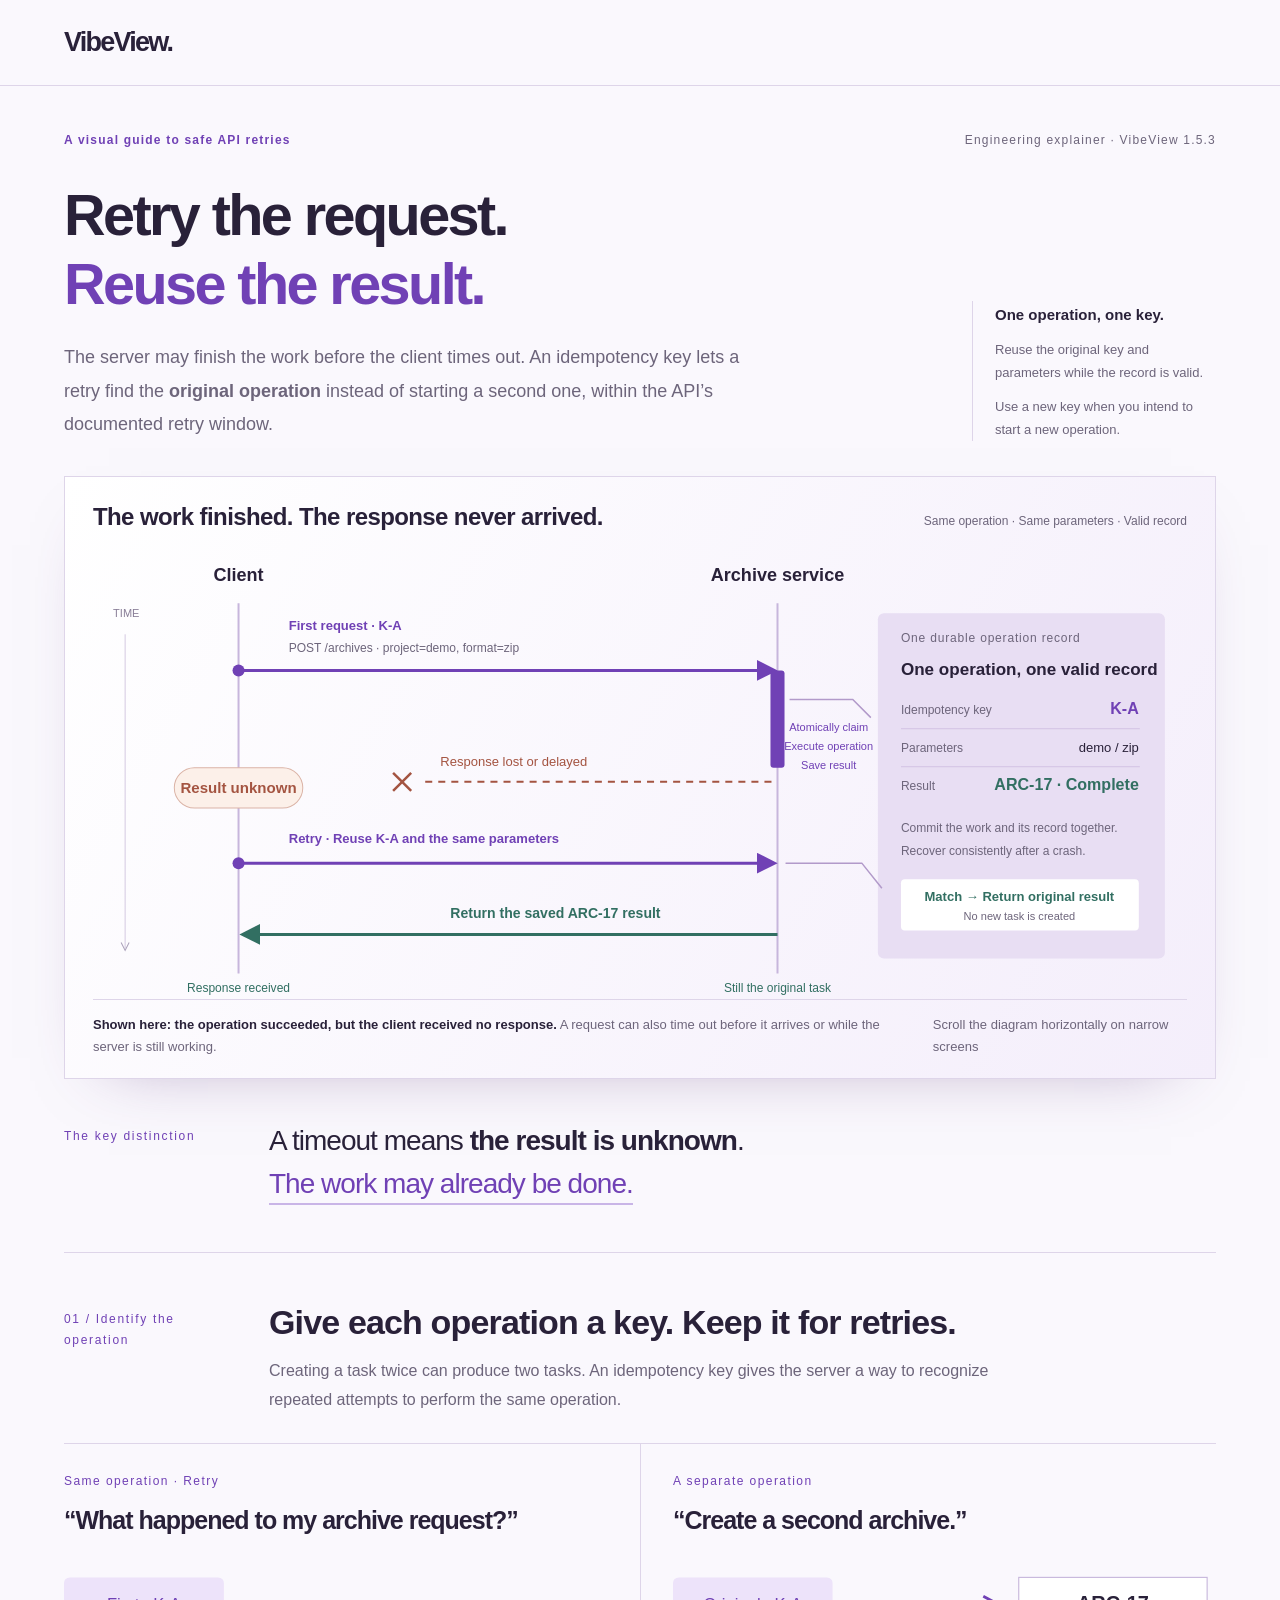
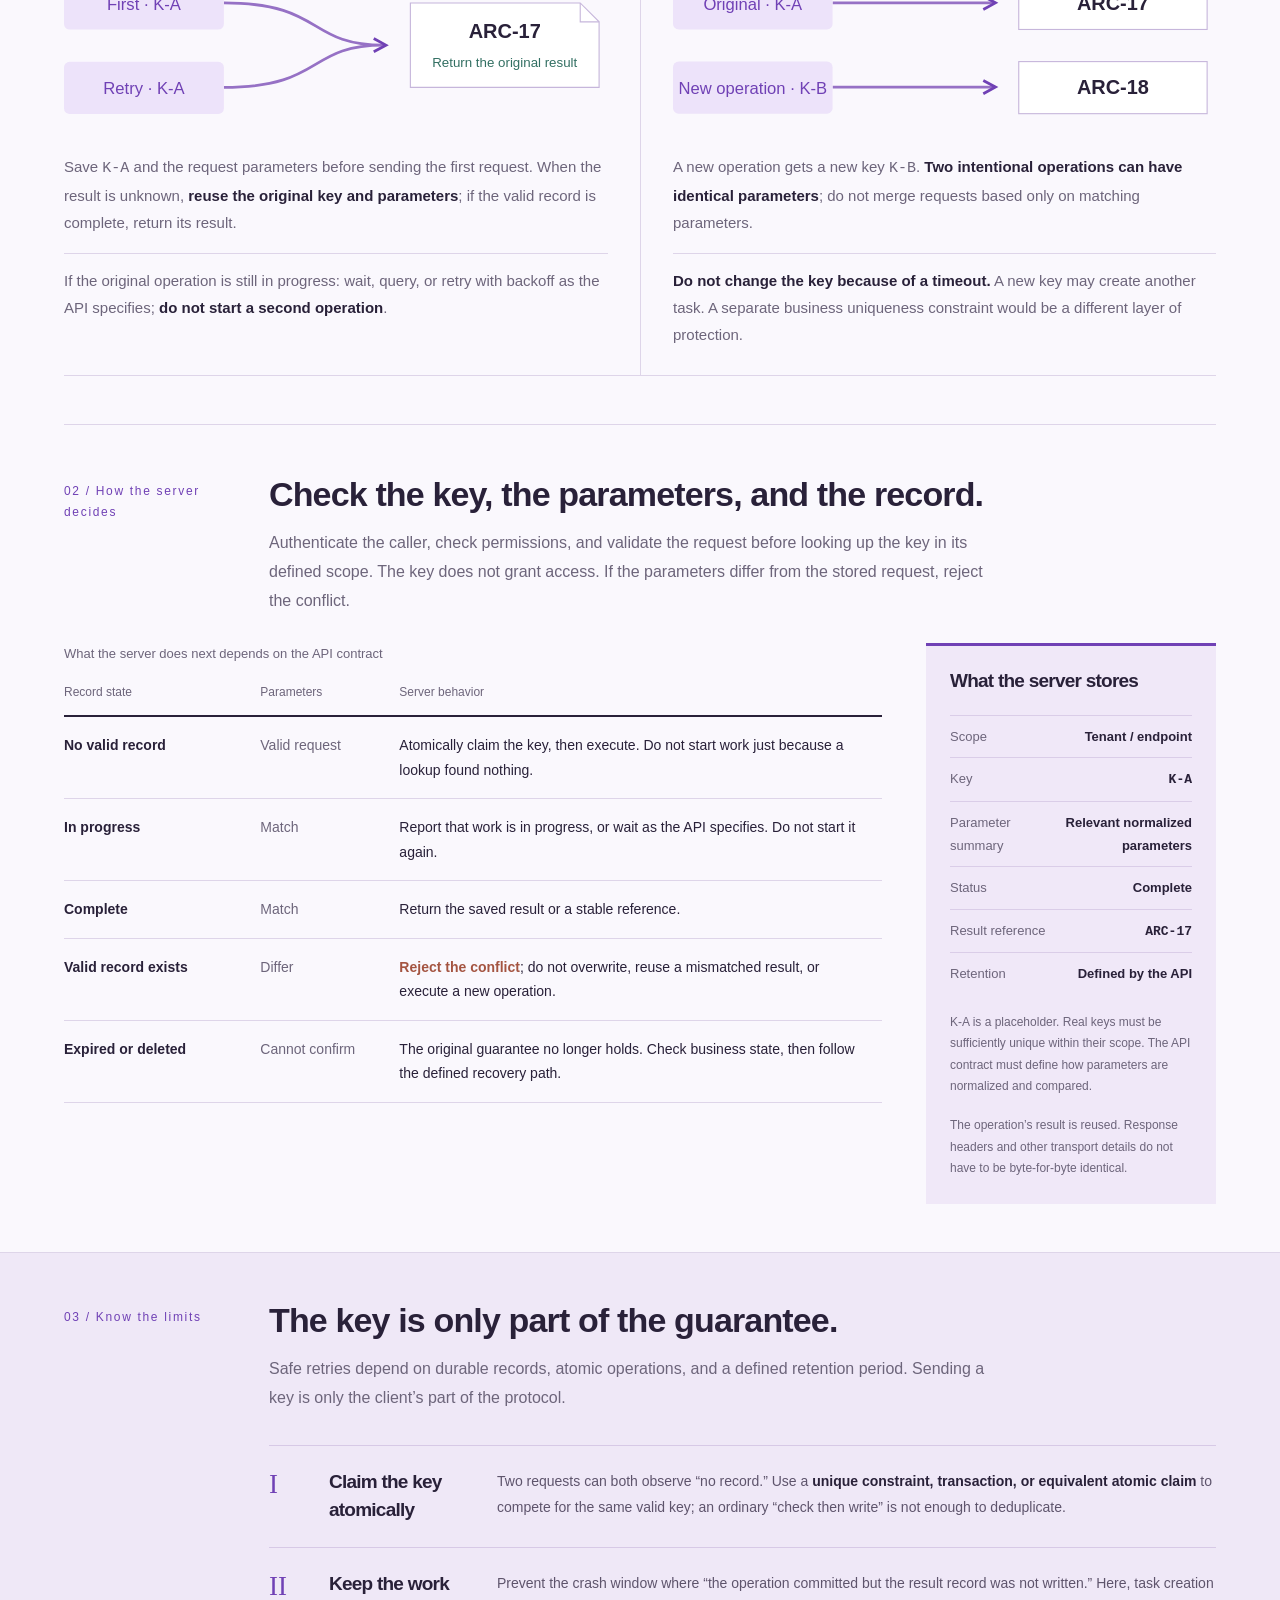
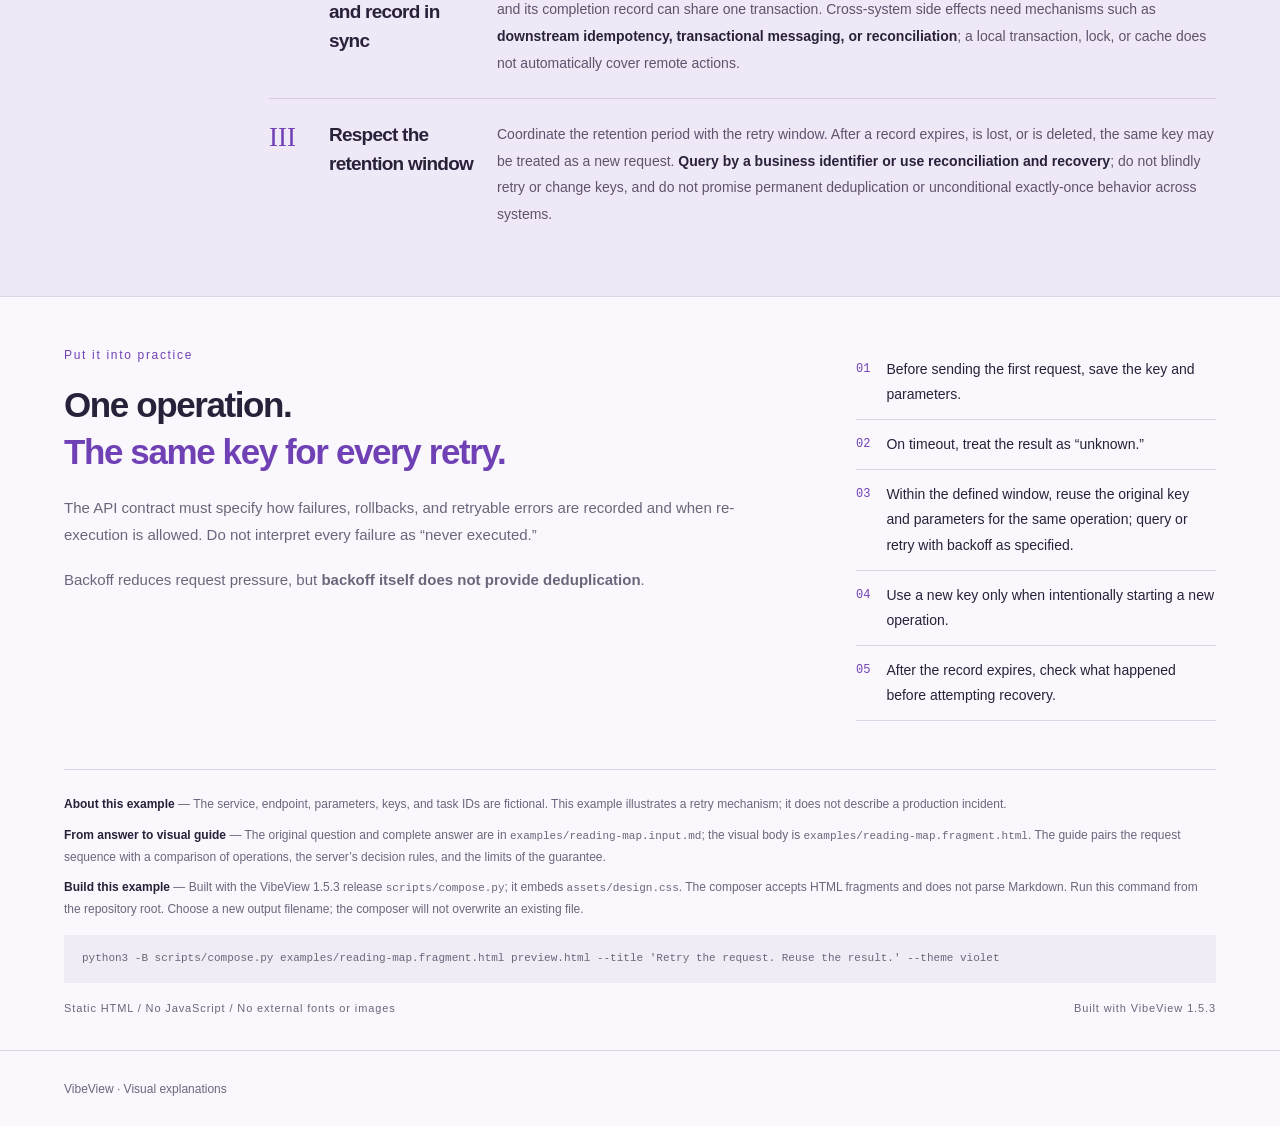
==== commit b997227c: "Refresh the demo for VibeView 1.5.3" ====
--- a/docs/index.html
+++ b/docs/index.html
@@ -11,7 +11,7 @@
 .vv-stage{position:relative;isolation:isolate;min-height:var(--height,400px);display:grid;place-items:center;padding:36px}.vv-stage>*{position:relative}.vv-stage:before{content:"";position:absolute;inset:5%;border-radius:50%;background:radial-gradient(ellipse,var(--vv-soft),transparent 70%);z-index:-1;pointer-events:none}.vv-halo{background:radial-gradient(ellipse at 80% 28%,var(--vv-soft),transparent 55%),radial-gradient(ellipse at 10% 90%,var(--vv-tint),transparent 50%)}.vv-orbit{position:absolute!important;inset:var(--inset,5%);border:1px solid var(--vv-line);border-radius:50%;transform:rotate(var(--angle,-24deg));pointer-events:none;z-index:-1}.vv-sheet{background:#fff;border:1px solid var(--vv-line);border-radius:var(--vv-radius);box-shadow:var(--vv-shadow);padding:var(--pad,28px)}.vv-glass{background:#ffffffd9;border:1px solid #ffffff;border-radius:var(--vv-radius);box-shadow:var(--vv-shadow)}.vv-tilt{transform:rotate(var(--angle,-4deg))}.vv-caption-card{padding:14px 20px;border:1px solid var(--vv-line);border-radius:12px;background:var(--vv-tint);font-size:14px;box-shadow:0 10px 24px -16px #24313c60}.vv-sticker{position:absolute!important;right:var(--right,0);bottom:var(--bottom,5%);max-width:75%;z-index:2;transform:rotate(var(--angle,4deg))}.vv-dotgrid{background-image:radial-gradient(var(--vv-line) 1px,transparent 1px);background-size:20px 20px}.vv-windowbar{display:flex;align-items:center;gap:5px;padding:12px 18px;border-bottom:1px solid var(--vv-line);font-size:10px;color:var(--vv-muted)}.vv-windowbar i{width:5px;height:5px;border-radius:50%;background:var(--vv-line)}.vv-windowbar span{margin-left:auto}.vv-orb{width:var(--size,65px);height:var(--size,65px);border-radius:50%;background:radial-gradient(circle at 30% 25%,white,var(--vv-soft) 35%,var(--vv-accent));box-shadow:0 15px 30px -12px var(--vv-accent)}
 .vv-band{padding-block:35px;background:var(--vv-soft)}.vv-callout{border-left:3px solid var(--vv-accent);padding:20px 26px;background:var(--vv-soft)}.vv-chip{display:inline-block;border-radius:25px;padding:5px 13px;border:1px solid var(--vv-line);font-size:12px;background:#fff9}.vv-proof{padding-top:20px;border-top:1px solid var(--vv-line)}.vv-proof p{color:var(--vv-muted);font-size:15px;margin-top:12px}.vv-track{height:var(--height,20px);display:flex;border-radius:6px;overflow:clip;background:var(--vv-soft)}.vv-segment{flex:var(--value,1);min-width:0;background:var(--color,var(--vv-accent))}.vv-legend{display:flex;flex-wrap:wrap;gap:12px 24px;font-size:13px;color:var(--vv-muted);margin-top:15px}.vv-donut{width:var(--size,230px);aspect-ratio:1;border-radius:50%;background:conic-gradient(var(--vv-accent) 0 var(--portion,50%),var(--vv-soft) var(--portion,50%) 100%);display:grid;place-items:center}.vv-donut-core{width:75%;height:75%;border-radius:50%;display:grid;place-content:center;text-align:center;background:var(--vv-bg)}.vv-timeline{border-left:1px solid var(--vv-line);padding-left:30px}.vv-timeline>article{position:relative;padding:0 0 30px}.vv-timeline>article:before{content:"";position:absolute;left:-35px;top:9px;width:9px;height:9px;border-radius:50%;background:var(--vv-accent)}.vv-route{display:grid;grid-template-columns:repeat(var(--cols,3),minmax(0,1fr));gap:25px}.vv-route>*{border-top:1px solid var(--vv-line);padding-top:20px;min-width:0}.vv-source{font-size:12px;color:var(--vv-muted);overflow-wrap:anywhere;margin-top:20px}.vv-footer{padding-block:28px;border-top:1px solid var(--vv-line);font-size:12px;color:var(--vv-muted)}.vv-lift{transition:transform .22s ease,box-shadow .22s ease}.vv-lift:hover{transform:translateY(-3px)}
 @media(prefers-reduced-motion:reduce){html{scroll-behavior:auto}.vv-lift{transition:none}.vv-lift:hover{transform:none}}@media print{body{background:white}.vv-wrap{width:100%}.vv-section{padding-block:28px}.vv-tilt,.vv-offset,.vv-sticker{transform:none}.vv-sheet,.vv-glass{box-shadow:none}.vv-sticker{position:static!important;max-width:none}.vv-stage{min-height:0}.vv-orbit{border:0}}
-</style></head><body data-theme="violet"><header class="vv-brandbar"><div class="vv-wrap"><a data-vibe-brand href="#main">VibeView.</a></div></header><main id="main"><style>
+</style></head><body data-theme="violet" data-vv-layout="custom"><header class="vv-brandbar"><div class="vv-wrap"><a data-vibe-brand href="#main">VibeView.</a></div></header><main id="main"><style>
 :root{--vv-bg:#faf8fd;--vv-ink:#292139;--vv-muted:#6d657b;--vv-accent:#7041b5;--vv-soft:#eee5fa;--vv-line:#ded5e9;--rm-green:#326f62;--rm-rust:#a45441}
 .vv-wrap{max-width:1152px;width:calc(100% - 112px)}
 .vv-brandbar{padding:18px 0}.vv-brandbar a{font-size:27px}
@@ -30,7 +30,7 @@
 </style>
 <div class="vv-wrap">
 <section class="rm-intro" aria-labelledby="reading-title">
-  <div class="rm-eyebrow"><strong>A visual guide to safe API retries</strong><span>Engineering explainer · VibeView 1.5.2</span></div>
+  <div class="rm-eyebrow"><strong>A visual guide to safe API retries</strong><span>Engineering explainer · VibeView 1.5.3</span></div>
   <div class="rm-hero">
     <div><h1 id="reading-title">Retry the request.<br><span>Reuse the result.</span></h1><p class="rm-deck">The server may finish the work before the client times out. An idempotency key lets a retry find the <strong>original operation</strong> instead of starting a second one, within the API’s documented retry window.</p></div>
     <aside class="rm-margin"><strong>One operation, one key.</strong><p>Reuse the original key and parameters while the record is valid.</p><p>Use a new key when you intend to start a new operation.</p></aside>
@@ -128,9 +128,9 @@
 <section class="rm-source" aria-label="Example source and reproduction">
   <p><strong>About this example</strong> — The service, endpoint, parameters, keys, and task IDs are fictional. This example illustrates a retry mechanism; it does not describe a production incident.</p>
   <p><strong>From answer to visual guide</strong> — The original question and complete answer are in <code>examples/reading-map.input.md</code>; the visual body is <code>examples/reading-map.fragment.html</code>. The guide pairs the request sequence with a comparison of operations, the server’s decision rules, and the limits of the guarantee.</p>
-  <p><strong>Build this example</strong> — Built with the VibeView 1.5.2 release <code>scripts/compose.py</code>; it embeds <code>assets/design.css</code>. The composer accepts HTML fragments and does not parse Markdown. Run this command from the repository root. Choose a new output filename; the composer will not overwrite an existing file.</p>
+  <p><strong>Build this example</strong> — Built with the VibeView 1.5.3 release <code>scripts/compose.py</code>; it embeds <code>assets/design.css</code>. The composer accepts HTML fragments and does not parse Markdown. Run this command from the repository root. Choose a new output filename; the composer will not overwrite an existing file.</p>
   <pre><code>python3 -B scripts/compose.py examples/reading-map.fragment.html preview.html --title 'Retry the request. Reuse the result.' --theme violet</code></pre>
-  <div class="rm-footerline"><span>Static HTML / No JavaScript / No external fonts or images</span><span>Built with VibeView 1.5.2</span></div>
+  <div class="rm-footerline"><span>Static HTML / No JavaScript / No external fonts or images</span><span>Built with VibeView 1.5.3</span></div>
 </section>
 </div>
 </main><footer class="vv-footer"><div class="vv-wrap">VibeView · Visual explanations</div></footer></body></html>
